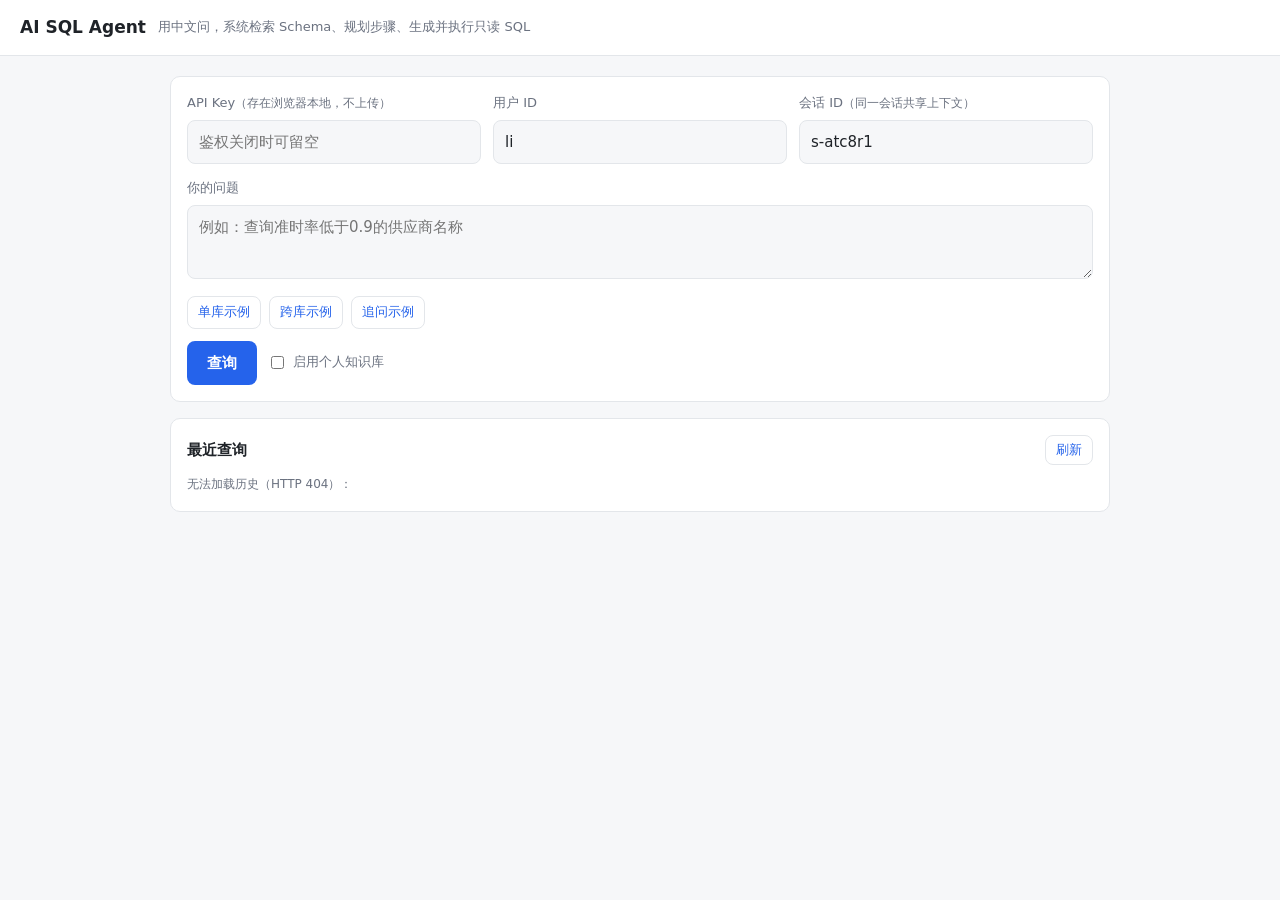
==== ai_sql_api/static/index.html @ 1a59783f "feat(api): FastAPI service, rate limits and quotas, and a web console Three endpoints: POST /query, " ====
<!doctype html>
<html lang="zh-CN">
<head>
<meta charset="utf-8">
<meta name="viewport" content="width=device-width, initial-scale=1">
<title>AI SQL Agent · 自然语言查数</title>
<style>
  :root {
    --bg: #f6f7f9; --panel: #fff; --border: #e3e6ea; --text: #1f2328;
    --muted: #6b7280; --accent: #2563eb; --ok: #15803d; --warn: #b45309;
    --err: #b91c1c; --code-bg: #0f172a; --code-fg: #e2e8f0;
  }
  @media (prefers-color-scheme: dark) {
    :root {
      --bg: #14171a; --panel: #1c2024; --border: #2c3238; --text: #e6e8ea;
      --muted: #9aa4b2; --accent: #60a5fa; --ok: #4ade80; --warn: #fbbf24;
      --err: #f87171; --code-bg: #0b1120; --code-fg: #dbeafe;
    }
  }
  * { box-sizing: border-box; }
  body {
    margin: 0; background: var(--bg); color: var(--text);
    font: 15px/1.6 -apple-system, "PingFang SC", "Microsoft YaHei", system-ui, sans-serif;
  }
  header {
    background: var(--panel); border-bottom: 1px solid var(--border);
    padding: 14px 20px; display: flex; gap: 12px; align-items: center; flex-wrap: wrap;
  }
  header h1 { font-size: 17px; margin: 0; font-weight: 650; }
  header .sub { color: var(--muted); font-size: 13px; }
  main { max-width: 980px; margin: 0 auto; padding: 20px; }
  .card {
    background: var(--panel); border: 1px solid var(--border);
    border-radius: 10px; padding: 16px; margin-bottom: 16px;
  }
  label { display: block; font-size: 13px; color: var(--muted); margin-bottom: 6px; }
  input, textarea, button {
    font: inherit; color: inherit; border-radius: 8px;
    border: 1px solid var(--border); background: var(--bg); padding: 9px 11px;
  }
  input, textarea { width: 100%; }
  textarea { resize: vertical; min-height: 74px; }
  .row { display: flex; gap: 12px; flex-wrap: wrap; }
  .row > div { flex: 1 1 200px; }
  button {
    background: var(--accent); color: #fff; border: none; cursor: pointer;
    padding: 10px 20px; font-weight: 600;
  }
  button:disabled { opacity: .55; cursor: not-allowed; }
  .actions { display: flex; gap: 10px; align-items: center; margin-top: 12px; }
  .hint { color: var(--muted); font-size: 12px; }
  .banner { border-radius: 8px; padding: 10px 12px; margin-bottom: 14px; font-size: 14px; }
  .banner.err { background: rgba(185,28,28,.12); color: var(--err); }
  .banner.warn { background: rgba(180,83,9,.14); color: var(--warn); }
  .meta { display: flex; gap: 14px; flex-wrap: wrap; font-size: 12px; color: var(--muted); }
  .meta code { background: var(--bg); padding: 1px 6px; border-radius: 5px; }
  pre {
    background: var(--code-bg); color: var(--code-fg); padding: 12px;
    border-radius: 8px; overflow-x: auto; font-size: 13px; margin: 8px 0 0;
  }
  .step { border-top: 1px solid var(--border); padding-top: 14px; margin-top: 14px; }
  .step:first-of-type { border-top: none; padding-top: 0; margin-top: 0; }
  .tag {
    display: inline-block; font-size: 12px; padding: 1px 8px; border-radius: 999px;
    border: 1px solid var(--border); color: var(--muted); margin-left: 8px;
  }
  .tag.ok { color: var(--ok); border-color: currentColor; }
  .tag.err { color: var(--err); border-color: currentColor; }
  .tag.warn { color: var(--warn); border-color: currentColor; }
  .scroll { overflow-x: auto; margin-top: 10px; }
  table { border-collapse: collapse; font-size: 13px; min-width: 100%; }
  th, td { border: 1px solid var(--border); padding: 6px 10px; text-align: left; white-space: nowrap; }
  th { background: var(--bg); font-weight: 600; }
  .examples { display: flex; gap: 8px; flex-wrap: wrap; margin-top: 10px; }
  .history-head { display: flex; justify-content: space-between; align-items: center; }
  .history-head h2 { font-size: 15px; margin: 0; font-weight: 600; }
  .history-head button {
    background: transparent; color: var(--accent); border: 1px solid var(--border);
    padding: 4px 10px; font-size: 13px; font-weight: 500;
  }
  .history-item {
    border-top: 1px solid var(--border); padding: 10px 0; cursor: pointer;
    display: flex; gap: 10px; align-items: baseline; justify-content: space-between;
  }
  .history-item:hover { background: var(--bg); }
  .history-item .q { flex: 1; min-width: 0; overflow: hidden; text-overflow: ellipsis; white-space: nowrap; }
  .history-item .when { color: var(--muted); font-size: 12px; white-space: nowrap; }
  .dot { display: inline-block; width: 7px; height: 7px; border-radius: 50%; margin-right: 7px; }
  .dot.ok { background: var(--ok); }
  .dot.err { background: var(--err); }
  .dot.warn { background: var(--warn); }
  .examples button {
    background: transparent; color: var(--accent); border: 1px solid var(--border);
    padding: 5px 10px; font-size: 13px; font-weight: 500;
  }
</style>
</head>
<body>
<header>
  <h1>AI SQL Agent</h1>
  <span class="sub">用中文问，系统检索 Schema、规划步骤、生成并执行只读 SQL</span>
</header>

<main>
  <div class="card">
    <div class="row">
      <div>
        <label for="apiKey">API Key<span class="hint">（存在浏览器本地，不上传）</span></label>
        <input id="apiKey" type="password" placeholder="鉴权关闭时可留空" autocomplete="off">
      </div>
      <div>
        <label for="userId">用户 ID</label>
        <input id="userId" placeholder="li">
      </div>
      <div>
        <label for="sessionId">会话 ID<span class="hint">（同一会话共享上下文）</span></label>
        <input id="sessionId">
      </div>
    </div>

    <div style="margin-top:14px">
      <label for="query">你的问题</label>
      <textarea id="query" placeholder="例如：查询准时率低于0.9的供应商名称"></textarea>
    </div>

    <div class="examples">
      <button type="button" data-example="查询准时率低于0.9的供应商名称">单库示例</button>
      <button type="button" data-example="查询实际成本超过预算的项目的采购总金额">跨库示例</button>
      <button type="button" data-example="解释一下刚才的查询结果">追问示例</button>
    </div>

    <div class="actions">
      <button id="submit">查询</button>
      <label style="display:flex;align-items:center;gap:6px;margin:0;color:var(--muted)">
        <input id="longTerm" type="checkbox" style="width:auto"> 启用个人知识库
      </label>
      <span class="hint" id="status"></span>
    </div>
  </div>

  <div id="result"></div>

  <div class="card">
    <div class="history-head">
      <h2>最近查询</h2>
      <button type="button" id="refreshHistory">刷新</button>
    </div>
    <div id="history"><div class="hint" style="padding-top:10px">加载中…</div></div>
  </div>
</main>

<script>
(function () {
  const $ = (id) => document.getElementById(id);
  const store = {
    get: (k, d) => localStorage.getItem("ai_sql." + k) || d,
    set: (k, v) => localStorage.setItem("ai_sql." + k, v),
  };

  $("apiKey").value = store.get("apiKey", "");
  $("userId").value = store.get("userId", "li");
  $("sessionId").value = store.get("sessionId", "s-" + Math.random().toString(36).slice(2, 8));

  document.querySelectorAll("[data-example]").forEach((button) => {
    button.addEventListener("click", () => {
      $("query").value = button.dataset.example;
      $("query").focus();
    });
  });

  function escapeHtml(value) {
    return String(value == null ? "" : value).replace(/[&<>"']/g, (ch) => ({
      "&": "&amp;", "<": "&lt;", ">": "&gt;", '"': "&quot;", "'": "&#39;",
    }[ch]));
  }

  function renderRows(rows) {
    if (!rows || !rows.length) return '<div class="hint">无数据行</div>';
    const columns = Object.keys(rows[0]);
    const head = columns.map((c) => `<th>${escapeHtml(c)}</th>`).join("");
    const body = rows.slice(0, 100).map(
      (row) => `<tr>${columns.map((c) => `<td>${escapeHtml(row[c])}</td>`).join("")}</tr>`
    ).join("");
    const more = rows.length > 100
      ? `<div class="hint">仅显示前 100 行，共 ${rows.length} 行</div>` : "";
    return `<div class="scroll"><table><thead><tr>${head}</tr></thead><tbody>${body}</tbody></table></div>${more}`;
  }

  function renderStep(step, index) {
    const tag = step.success
      ? '<span class="tag ok">成功</span>'
      : '<span class="tag err">失败</span>';
    const repair = step.repair_attempts && step.repair_attempts.length
      ? `<span class="tag">自动修复 ${step.repair_attempts.length} 次</span>` : "";
    const error = step.error
      ? `<div class="banner err" style="margin-top:10px">${escapeHtml(step.error)}</div>` : "";
    const truncated = step.truncated
      ? '<span class="tag">结果已按行数上限截断</span>' : "";
    // 软异常必须显示出来。SQL 跑通了、有结果，用户看不出任何异常，
    // 会把错的数字当成事实——这类错误只有摆到界面上才算被拦住。
    const findings = step.risk_findings || [];
    const risk = findings.length
      ? `<div class="banner warn" style="margin-top:10px">结果需要核对：<ul style="margin:6px 0 0 18px">`
        + findings.map((f) => `<li>${escapeHtml(f.detail || f.anomaly)}</li>`).join("")
        + `</ul></div>`
      : "";
    const riskTag = findings.length ? '<span class="tag warn">待核对</span>' : "";
    return `
      <div class="step">
        <div><strong>步骤 ${index + 1}</strong>
          <span class="tag">${escapeHtml(step.database)}</span>${tag}${repair}${truncated}${riskTag}
        </div>
        <pre>${escapeHtml(step.final_sql || step.sql)}</pre>
        ${error}
        ${risk}
        ${step.success ? renderRows(step.rows) : ""}
      </div>`;
  }

  function render(data) {
    const banners = [];
    if (data.degraded) {
      banners.push(`<div class="banner warn">模型服务暂时不可用（${escapeHtml(data.degrade_reason)}）。`
        + (data.degrade_reason === "model_unavailable_replayed_sql"
          ? "以下结果由你上次相同问题的 SQL 重新执行得到，数据是最新的。"
          : "本次无法生成新的 SQL，请稍后重试。") + "</div>");
    }

    if (data.has_risk) {
      banners.push('<div class="banner warn">这条结果通过了执行，但自动校验发现了可疑之处，'
        + '请对照下方每一步的提示核对后再使用。</div>');
    }

    const steps = data.step_logs || [];
    const totalRows = steps.reduce((sum, step) => sum + (step.row_count || 0), 0);
    const failed = steps.filter((step) => !step.success).length;

    // 查库链路的 answer 字段是给记忆用的结果序列化文本，页面里没必要整段铺开：
    // 下面已经有 SQL 和结果表格，这里只给一句话摘要，原文收进折叠区备查。
    const summary = steps.length
      ? `已完成查询：${steps.length} 个步骤，共 ${totalRows} 行结果`
        + (failed ? `，其中 ${failed} 步失败` : "")
      : data.answer;

    const rawAnswer = steps.length
      ? `<details style="margin-top:10px"><summary class="hint" style="cursor:pointer">查看原始答复</summary>
           <pre style="white-space:pre-wrap">${escapeHtml(data.answer)}</pre></details>`
      : "";

    const meta = `
      <div class="meta">
        <span>路由：<code>${escapeHtml(data.route)}</code></span>
        <span>置信度：<code>${data.confidence}</code></span>
        <span>命中库：<code>${escapeHtml((data.selected_databases || []).join(", ") || "-")}</code></span>
        <span>trace_id：<code>${escapeHtml(data.trace_id)}</code></span>
      </div>`;

    const stepsHtml = steps.map(renderStep).join("");

    $("result").innerHTML = `
      <div class="card">
        ${banners.join("")}
        <div style="white-space:pre-wrap">${escapeHtml(summary)}</div>
        ${rawAnswer}
        <div style="margin-top:12px">${meta}</div>
        <div class="hint" style="margin-top:6px">路由理由：${escapeHtml(data.reason)}</div>
      </div>
      ${stepsHtml ? `<div class="card">${stepsHtml}</div>` : ""}`;
  }

  function renderError(status, detail) {
    const tips = {
      401: "API Key 缺失或无效，请在上方填写。",
      403: "权限不足：这个 Key 不能以该 user_id 查询，或没有该表的访问权限。",
      429: "触发限流或今日配额已用完，请稍后再试。",
    };
    $("result").innerHTML = `
      <div class="card">
        <div class="banner err">
          <strong>请求失败（HTTP ${status}）</strong><br>
          ${escapeHtml(detail)}${tips[status] ? "<br>" + tips[status] : ""}
        </div>
      </div>`;
  }

  async function submit() {
    const query = $("query").value.trim();
    if (!query) { $("query").focus(); return; }

    store.set("apiKey", $("apiKey").value.trim());
    store.set("userId", $("userId").value.trim());
    store.set("sessionId", $("sessionId").value.trim());

    $("submit").disabled = true;
    $("status").textContent = "查询中…";

    const headers = { "Content-Type": "application/json", ...authHeaders() };

    const started = performance.now();
    try {
      const response = await fetch("/query", {
        method: "POST",
        headers,
        body: JSON.stringify({
          user_id: $("userId").value.trim() || "anonymous",
          session_id: $("sessionId").value.trim() || "s1",
          query,
          enable_long_term: $("longTerm").checked,
        }),
      });

      const payload = await response.json().catch(() => ({}));
      if (!response.ok) {
        renderError(response.status, payload.detail || response.statusText);
      } else {
        render(payload);
      }
      $("status").textContent = `耗时 ${Math.round(performance.now() - started)} ms`;
      loadHistory();
    } catch (error) {
      renderError(0, "无法连接服务：" + error.message);
      $("status").textContent = "";
    } finally {
      $("submit").disabled = false;
    }
  }

  function authHeaders() {
    const key = $("apiKey").value.trim();
    return key ? { "X-API-Key": key } : {};
  }

  function formatTime(iso) {
    const date = new Date(iso);
    if (Number.isNaN(date.getTime())) return iso;
    const sameDay = date.toDateString() === new Date().toDateString();
    return sameDay
      ? date.toLocaleTimeString("zh-CN", { hour12: false })
      : date.toLocaleString("zh-CN", { hour12: false });
  }

  function renderHistory(items) {
    if (!items.length) {
      $("history").innerHTML = '<div class="hint" style="padding-top:10px">还没有查询记录</div>';
      return;
    }
    $("history").innerHTML = items.map((item) => {
      const state = item.degraded ? "warn" : item.success ? "ok" : "err";
      const note = item.degraded ? "降级" : item.success ? "" : "失败";
      const steps = item.sqls.length ? `${item.sqls.length} 步` : "";
      const detail = [note, steps, item.databases.join("/"), `${Math.round(item.duration_ms)}ms`]
        .filter(Boolean).join(" · ");
      return `
        <div class="history-item" data-query="${escapeHtml(item.query)}" title="trace_id: ${escapeHtml(item.trace_id)}">
          <span class="q"><span class="dot ${state}"></span>${escapeHtml(item.query)}</span>
          <span class="when">${escapeHtml(detail)}　${escapeHtml(formatTime(item.created_at))}</span>
        </div>`;
    }).join("");

    // 点一条就把问题填回输入框，方便改一下再问
    $("history").querySelectorAll(".history-item").forEach((node) => {
      node.addEventListener("click", () => {
        $("query").value = node.dataset.query;
        window.scrollTo({ top: 0, behavior: "smooth" });
        $("query").focus();
      });
    });
  }

  async function loadHistory() {
    const userId = $("userId").value.trim() || "anonymous";
    try {
      const response = await fetch(
        `/history?limit=15&user_id=${encodeURIComponent(userId)}`,
        { headers: authHeaders() }
      );
      if (!response.ok) {
        const payload = await response.json().catch(() => ({}));
        $("history").innerHTML =
          `<div class="hint" style="padding-top:10px">无法加载历史（HTTP ${response.status}）：`
          + `${escapeHtml(payload.detail || "")}</div>`;
        return;
      }
      renderHistory((await response.json()).items || []);
    } catch (error) {
      $("history").innerHTML =
        `<div class="hint" style="padding-top:10px">无法加载历史：${escapeHtml(error.message)}</div>`;
    }
  }

  $("refreshHistory").addEventListener("click", loadHistory);
  $("submit").addEventListener("click", submit);
  $("query").addEventListener("keydown", (event) => {
    if ((event.metaKey || event.ctrlKey) && event.key === "Enter") submit();
  });

  loadHistory();
})();
</script>
</body>
</html>
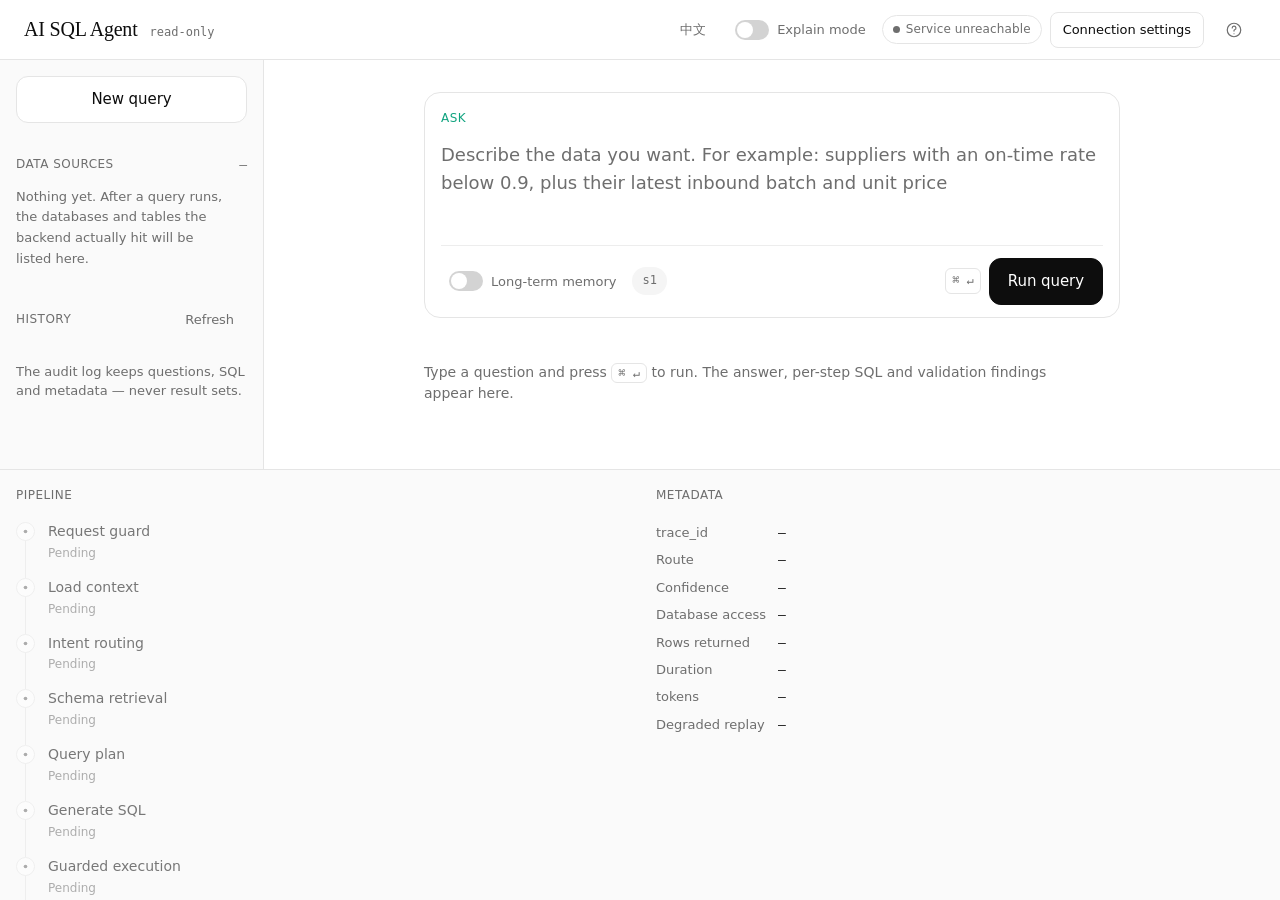
==== commit 95695db4: "feat(ui): rebuild the query console Replace the single-column debug page with a three-pane workbench" ====
--- a/ai_sql_api/static/index.html
+++ b/ai_sql_api/static/index.html
@@ -1,401 +1,1589 @@
 <!doctype html>
-<html lang="zh-CN">
-<head>
+<html lang="en"><head>
 <meta charset="utf-8">
 <meta name="viewport" content="width=device-width, initial-scale=1">
-<title>AI SQL Agent · 自然语言查数</title>
+<title data-i18n="title">AI SQL Agent · Console</title>
 <style>
-  :root {
-    --bg: #f6f7f9; --panel: #fff; --border: #e3e6ea; --text: #1f2328;
-    --muted: #6b7280; --accent: #2563eb; --ok: #15803d; --warn: #b45309;
-    --err: #b91c1c; --code-bg: #0f172a; --code-fg: #e2e8f0;
+/* ─── tokens — OpenAI design system (tokens.css, 原样绑定) ──────────── */
+:root {
+  /* ─── Surface ──────────────────────────────────────────────────── */
+  --bg:           #ffffff;
+  --surface:      #f5f5f5;             /* pearl — card surface, elevated panel */
+  --surface-warm: #fafafa;             /* mist — section break, footer */
+
+  /* ─── Foreground ───────────────────────────────────────────────── */
+  --fg:   #0d0d0d;                     /* ink black — primary text, brand mark */
+  --fg-2: #1a1a1a;                     /* soft black — alternative headings */
+  --muted: #6e6e6e;                    /* slate — secondary text, captions */
+  --meta:  #9b9b9b;                    /* ash — tertiary, placeholder */
+
+  /* ─── Border ───────────────────────────────────────────────────── */
+  --border:      #e5e5e5;             /* hairline — standard separator */
+  --border-soft: #ededed;             /* card outline on white surface */
+
+  /* ─── Accent ───────────────────────────────────────────────────── */
+  --accent:        #10a37f;           /* OpenAI Teal — links, highlight, CTA */
+  --accent-on:     #ffffff;
+  --accent-hover:  #0a7a5e;           /* teal deep — hover/pressed */
+  --accent-active: color-mix(in oklab, var(--accent), black 14%);
+
+  /* ─── Semantic ─────────────────────────────────────────────────── */
+  --success: #10a37f;                 /* teal — success path */
+  --warn:    #f5a623;                 /* amber — advisory */
+  --danger:  #ef4146;                 /* error — validation, destructive */
+
+  /* ─── Typography ───────────────────────────────────────────────── */
+  --font-display: "Signifier", "Source Serif Pro", Georgia, ui-serif, serif;
+  --font-body:    "Söhne", "Inter", system-ui, -apple-system, "Segoe UI", sans-serif;
+  --font-mono:    "Söhne Mono", ui-monospace, "JetBrains Mono", Menlo, Consolas, monospace;
+
+  --text-xs:   12px;
+  --text-sm:   13px;
+  --text-base: 16px;
+  --text-lg:   18px;
+  --text-xl:   20px;
+  --text-2xl:  28px;
+  --text-3xl:  40px;
+  --text-4xl:  56px;
+
+  --leading-body:     1.65;
+  --leading-tight:    1.08;
+  --tracking-display: -0.02em;
+
+  /* ─── Spacing ──────────────────────────────────────────────────── */
+  --space-1:  4px;
+  --space-2:  8px;
+  --space-3:  12px;
+  --space-4:  16px;
+  --space-5:  20px;
+  --space-6:  24px;
+  --space-8:  32px;
+  --space-12: 48px;
+  --space-16: 64px;
+
+  --section-y-desktop: 96px;
+  --section-y-tablet:  64px;
+  --section-y-phone:   48px;
+
+  /* ─── Radius ───────────────────────────────────────────────────── */
+  --radius-sm:   12px;
+  --radius-md:   16px;
+  --radius-lg:   16px;
+  --radius-pill: 9999px;
+
+  /* ─── Elevation ────────────────────────────────────────────────── */
+  --elev-flat:   none;
+  --elev-ring:   0 0 0 1px var(--border);
+  --elev-raised: 0 4px 16px rgba(13, 13, 13, 0.06);
+
+  /* ─── Focus ────────────────────────────────────────────────────── */
+  --focus-ring: 0 0 0 3px rgba(16, 163, 127, 0.12);
+
+  /* ─── Motion ───────────────────────────────────────────────────── */
+  --motion-fast:   150ms;
+  --motion-base:   220ms;
+  --ease-standard: cubic-bezier(0.16, 1, 0.3, 1);
+
+  /* ─── Layout ───────────────────────────────────────────────────── */
+  --container-max:            1200px;
+  --container-gutter-desktop: 48px;
+  --container-gutter-tablet:  24px;
+  --container-gutter-phone:   24px;
+
+  /* derived — console shell */
+  --accent-soft: color-mix(in oklch, var(--accent) 10%, transparent);
+  --warn-soft:   color-mix(in oklch, var(--warn) 14%, transparent);
+  --danger-soft: color-mix(in oklch, var(--danger) 12%, transparent);
+  --fg-soft:     color-mix(in oklch, var(--fg) 4%, transparent);
+  --topbar-h:    60px;
+  --rail-left:   304px;
+  --rail-right:  344px;
+}
+
+/* ─── reset & base ─────────────────────────────────────────────────── */
+*, *::before, *::after { box-sizing: border-box; }
+html { -webkit-text-size-adjust: 100%; }
+body {
+  margin: 0;
+  background: var(--bg);
+  color: var(--fg);
+  font-family: var(--font-body);
+  font-size: var(--text-base);
+  line-height: var(--leading-body);
+  -webkit-font-smoothing: antialiased;
+}
+img, svg { display: block; max-width: 100%; }
+a { color: inherit; text-decoration: none; }
+button { font: inherit; cursor: pointer; }
+p { margin: 0; text-wrap: pretty; }
+h1, h2, h3, h4 { margin: 0; text-wrap: balance; }
+:focus-visible {
+  outline: 2px solid var(--accent);
+  outline-offset: 2px;
+  box-shadow: var(--focus-ring);
+}
+::selection { background: var(--accent-soft); }
+
+/* ─── type helpers ─────────────────────────────────────────────────── */
+.h2 { font-size: var(--text-2xl); font-weight: 600; line-height: 1.2; letter-spacing: -0.005em; }
+.h3 { font-size: var(--text-xl); font-weight: 600; line-height: 1.3; }
+.eyebrow { font-family: var(--font-body); font-size: var(--text-xs); font-weight: 500; letter-spacing: 0.04em; text-transform: uppercase; color: var(--accent); }
+.rail-title { font-size: var(--text-xs); font-weight: 500; letter-spacing: 0.04em; text-transform: uppercase; color: var(--muted); }
+.caption { font-size: var(--text-sm); font-weight: 500; line-height: 1.4; color: var(--muted); }
+.body-sm { font-size: 14px; line-height: 1.55; }
+.muted { color: var(--muted); }
+.num { font-family: var(--font-mono); font-variant-numeric: tabular-nums; }
+.mono { font-family: var(--font-mono); }
+
+/* ─── shell ────────────────────────────────────────────────────────── */
+.note {
+  margin-top: var(--space-4);
+  padding: var(--space-4);
+  background: var(--surface-warm);
+  border: 1px solid var(--border-soft);
+  border-radius: var(--radius-sm);
+}
+.note-tag {
+  display: block; margin-bottom: var(--space-2);
+  font-family: var(--font-mono); font-size: var(--text-xs);
+  letter-spacing: 0.06em; color: var(--muted);
+}
+.note-text { font-size: 14px; line-height: 1.7; color: var(--fg-2); }
+.note-src {
+  margin-top: var(--space-3); font-family: var(--font-mono);
+  font-size: var(--text-xs); line-height: 1.5; color: var(--muted);
+  overflow-wrap: anywhere; word-break: normal;
+}
+.note-sm { margin-top: var(--space-2); padding: var(--space-3); }
+.note-sm .note-text { font-size: 13px; line-height: 1.6; }
+.note-sm .note-tag { margin-bottom: 6px; }
+.skip-link {
+  position: absolute; left: var(--space-6); top: -100px; z-index: 30;
+  display: inline-flex; align-items: center; min-height: 44px; padding: 10px 18px;
+  background: var(--fg); color: var(--bg);
+  border-radius: var(--radius-sm); font-size: 15px; font-weight: 500;
+  transition: top var(--motion-fast) var(--ease-standard);
+}
+.skip-link:focus-visible { top: var(--space-2); }
+.topbar {
+  position: sticky; top: 0; z-index: 20;
+  height: var(--topbar-h);
+  display: flex; align-items: center; justify-content: space-between;
+  gap: var(--space-4);
+  padding: 0 var(--space-6);
+  background: color-mix(in oklch, var(--bg) 88%, transparent);
+  backdrop-filter: blur(12px);
+  border-bottom: 1px solid var(--border);
+}
+.brand { display: flex; align-items: baseline; gap: var(--space-3); min-width: 0; }
+.brand .mark { font-family: var(--font-display); font-size: var(--text-xl); letter-spacing: -0.01em; color: var(--fg); }
+.brand .env { font-family: var(--font-mono); font-size: var(--text-xs); color: var(--muted); }
+.topbar-actions { display: flex; align-items: center; gap: var(--space-2); }
+
+.console {
+  display: grid;
+  grid-template-columns: var(--rail-left) minmax(0, 1fr) var(--rail-right);
+  height: calc(100vh - var(--topbar-h));
+}
+.rail { overflow-y: auto; padding: var(--space-6); display: flex; flex-direction: column; gap: var(--space-8); }
+.rail-l { border-right: 1px solid var(--border); background: var(--surface-warm); }
+.rail-r { border-left: 1px solid var(--border); background: var(--surface-warm); }
+.workbench { overflow-y: auto; display: flex; flex-direction: column; }
+.workbench-inner { width: 100%; max-width: 760px; margin-inline: auto; padding: var(--space-8) var(--space-8) var(--space-16); display: flex; flex-direction: column; gap: var(--space-6); }
+.stack-3 > * + * { margin-top: var(--space-3); }
+.stack-4 > * + * { margin-top: var(--space-4); }
+.stack-6 > * + * { margin-top: var(--space-6); }
+.row-between { display: flex; align-items: center; justify-content: space-between; gap: var(--space-3); }
+
+/* ─── buttons ──────────────────────────────────────────────────────── */
+.btn {
+  display: inline-flex; align-items: center; justify-content: center; gap: var(--space-2);
+  min-height: 44px;
+  padding: 10px 18px;
+  border-radius: var(--radius-sm);
+  border: 1px solid transparent;
+  font-size: 15px; font-weight: 500; letter-spacing: -0.005em;
+  transition: background var(--motion-fast) var(--ease-standard), border-color var(--motion-fast) var(--ease-standard), color var(--motion-fast) var(--ease-standard);
+}
+.btn-primary { background: var(--fg); color: var(--bg); border-color: var(--fg); }
+.btn-primary:hover { background: var(--fg-2); color: var(--bg); border-color: var(--fg-2); }
+.btn-primary:disabled { background: var(--surface); color: var(--meta); border-color: var(--border); cursor: not-allowed; }
+.btn-secondary { background: var(--bg); color: var(--fg); border-color: var(--border); }
+.btn-secondary:hover { background: var(--surface-warm); color: var(--fg); border-color: color-mix(in oklch, var(--border), var(--fg) 18%); }
+.btn-ghost { background: transparent; color: var(--muted); border-color: transparent; padding-inline: var(--space-3); }
+.btn-ghost:hover { background: var(--surface); color: var(--fg); }
+.btn-sm { min-height: 36px; padding: 6px 12px; font-size: var(--text-sm); border-radius: var(--space-2); }
+.icon-btn {
+  display: inline-grid; place-items: center;
+  width: 44px; height: 44px;
+  border-radius: var(--radius-sm);
+  border: 1px solid transparent;
+  background: transparent; color: var(--muted);
+  transition: background var(--motion-fast) var(--ease-standard), color var(--motion-fast) var(--ease-standard);
+}
+.icon-btn:hover { background: var(--surface); color: var(--fg); }
+.icon-btn svg { width: 18px; height: 18px; }
+
+/* ─── chips / pills ────────────────────────────────────────────────── */
+.chip {
+  display: inline-flex; align-items: center; gap: 6px;
+  padding: 4px 10px;
+  background: var(--surface); color: var(--muted);
+  border-radius: var(--radius-pill);
+  font-size: var(--text-xs); font-weight: 500; letter-spacing: 0.01em;
+  white-space: nowrap;
+}
+.chip-db { font-family: var(--font-mono); }
+.chip-hit { background: var(--surface); color: var(--fg); box-shadow: inset 0 0 0 1px color-mix(in oklch, var(--fg) 20%, transparent); }
+.chip-warn { background: var(--warn-soft); color: color-mix(in oklch, var(--warn), black 34%); }
+.chip-danger { background: var(--danger-soft); color: color-mix(in oklch, var(--danger), black 22%); }
+.dot { width: 7px; height: 7px; border-radius: var(--radius-pill); background: currentColor; flex: none; }
+.status-chip { border: 1px solid var(--border); background: var(--bg); }
+.status-chip.is-live { border-color: color-mix(in oklch, var(--accent) 34%, var(--border)); background: var(--accent-soft); color: var(--accent-hover); }
+.status-chip.is-demo { color: var(--muted); }
+
+.ask-chip {
+  display: inline-flex; align-items: center;
+  min-height: 40px; padding: 6px 14px;
+  border-radius: var(--radius-pill);
+  border: 1px solid var(--border);
+  background: var(--bg); color: var(--muted);
+  font-size: var(--text-sm); text-align: left;
+  transition: background var(--motion-fast) var(--ease-standard), color var(--motion-fast) var(--ease-standard), border-color var(--motion-fast) var(--ease-standard);
+}
+.ask-chip:hover { background: var(--surface-warm); color: var(--fg); border-color: color-mix(in oklch, var(--border), var(--fg) 18%); }
+
+/* ─── cards ────────────────────────────────────────────────────────── */
+.card {
+  background: var(--bg);
+  border: 1px solid var(--border-soft);
+  border-radius: var(--radius-md);
+  padding: var(--space-6);
+}
+.card-tight { padding: var(--space-4); }
+.card-flag { border-color: color-mix(in oklch, var(--warn) 40%, var(--border)); background: color-mix(in oklch, var(--warn) 5%, var(--bg)); }
+.flag-in { animation: flagIn 520ms var(--ease-standard) both; }
+@keyframes flagIn {
+  from { border-color: var(--warn); background: color-mix(in oklch, var(--warn) 16%, var(--bg)); }
+  to   { border-color: color-mix(in oklch, var(--warn) 40%, var(--border)); background: color-mix(in oklch, var(--warn) 5%, var(--bg)); }
+}
+
+/* ─── composer ─────────────────────────────────────────────────────── */
+.composer { background: var(--bg); border: 1px solid var(--border); border-radius: var(--radius-md); padding: var(--space-4) var(--space-4) var(--space-3); transition: border-color var(--motion-fast) var(--ease-standard); }
+.composer:focus-within { border-color: var(--accent); box-shadow: var(--focus-ring); }
+.composer textarea {
+  width: 100%; border: 0; resize: none; outline: none;
+  background: transparent; color: var(--fg);
+  font: inherit; font-size: var(--text-lg); line-height: 1.55;
+  min-height: 76px; padding: 0;
+}
+.composer textarea::placeholder { color: var(--muted); }
+.composer-foot { display: flex; align-items: center; justify-content: space-between; gap: var(--space-3); margin-top: var(--space-3); padding-top: var(--space-3); border-top: 1px solid var(--border-soft); }
+.composer-foot-left { display: flex; align-items: center; gap: var(--space-2); flex-wrap: wrap; }
+.kbd { font-family: var(--font-mono); font-size: var(--text-xs); color: var(--muted); border: 1px solid var(--border); border-radius: 6px; padding: 2px 6px; background: var(--bg); }
+.ask-chips { display: flex; flex-wrap: wrap; gap: var(--space-2); }
+
+/* toggle */
+.toggle { display: inline-flex; align-items: center; gap: var(--space-2); min-height: 36px; padding: 0 var(--space-2); border-radius: var(--radius-pill); color: var(--muted); font-size: var(--text-sm); background: transparent; border: 0; }
+.toggle:hover { color: var(--fg); }
+.toggle .track { width: 34px; height: 20px; border-radius: var(--radius-pill); background: color-mix(in oklch, var(--fg) 18%, transparent); position: relative; transition: background var(--motion-fast) var(--ease-standard); flex: none; }
+.toggle .track::after { content: ''; position: absolute; top: 2px; left: 2px; width: 16px; height: 16px; border-radius: var(--radius-pill); background: var(--bg); transition: transform var(--motion-fast) var(--ease-standard); }
+.toggle[aria-pressed="true"] { color: var(--fg); }
+.toggle[aria-pressed="true"] .track { background: var(--fg); }
+.toggle[aria-pressed="true"] .track::after { transform: translateX(14px); }
+
+/* ─── rail lists ───────────────────────────────────────────────────── */
+.rail-list { display: flex; flex-direction: column; gap: var(--space-1); }
+.src {
+  display: block; width: 100%; text-align: left;
+  padding: 10px 12px; border-radius: var(--space-2);
+  border: 1px solid transparent; background: transparent;
+  transition: background var(--motion-fast) var(--ease-standard), border-color var(--motion-fast) var(--ease-standard);
+}
+.src:hover { background: var(--bg); border-color: var(--border-soft); }
+.src.is-hit { background: var(--bg); border-color: color-mix(in oklch, var(--fg) 30%, var(--border)); }
+.src-head { display: flex; align-items: center; justify-content: space-between; gap: var(--space-2); }
+.src-name { font-family: var(--font-mono); font-size: 13px; font-weight: 500; color: var(--fg); }
+.src-tables { font-size: var(--text-xs); color: var(--muted); margin-top: 3px; line-height: 1.45; word-break: break-word; }
+
+.hist {
+  display: block; width: 100%; text-align: left;
+  padding: 12px 10px; border-radius: var(--space-2);
+  border: 1px solid transparent; background: transparent;
+  transition: background var(--motion-fast) var(--ease-standard), border-color var(--motion-fast) var(--ease-standard);
+}
+.hist:hover { background: var(--bg); border-color: var(--border-soft); }
+.hist[aria-current="true"] { background: var(--bg); border-color: color-mix(in oklch, var(--fg) 22%, var(--border)); }
+.hist-q { font-size: 13px; line-height: 1.5; color: var(--fg); display: -webkit-box; -webkit-line-clamp: 2; -webkit-box-orient: vertical; overflow: hidden; }
+.hist-meta { display: flex; align-items: center; gap: 6px; flex-wrap: wrap; margin-top: 6px; }
+.hist-time { font-family: var(--font-mono); font-size: var(--text-xs); color: var(--muted); }
+
+/* ─── pipeline (right rail) ────────────────────────────────────────── */
+.pipe { display: flex; flex-direction: column; }
+.pipe-step { display: grid; grid-template-columns: 20px minmax(0, 1fr); gap: var(--space-3); padding-bottom: var(--space-4); position: relative; }
+.pipe-step:last-child { padding-bottom: 0; }
+.pipe-step::before { content: ''; position: absolute; left: 9px; top: 18px; bottom: 0; width: 1px; background: var(--border); }
+.pipe-step:last-child::before { display: none; }
+.pipe-node { width: 19px; height: 19px; border-radius: var(--radius-pill); border: 1px solid var(--border); background: var(--bg); display: grid; place-items: center; position: relative; z-index: 1; }
+.pipe-node svg { width: 11px; height: 11px; color: var(--muted); }
+.pipe-step.is-done .pipe-node { border-color: color-mix(in oklch, var(--fg) 30%, var(--border)); }
+.pipe-step.is-done .pipe-node svg { color: var(--fg); }
+.pipe-step.is-flag .pipe-node { border-color: var(--warn); background: color-mix(in oklch, var(--warn) 14%, var(--bg)); }
+.pipe-step.is-flag .pipe-node svg { color: color-mix(in oklch, var(--warn), black 34%); }
+.pipe-step.is-skip { opacity: 0.55; }
+.pipe-step.is-active .pipe-node { border-color: var(--fg); background: var(--fg); }
+.pipe-step.is-active .pipe-label { font-weight: 600; }
+.pipe-node .pulse { width: 7px; height: 7px; border-radius: var(--radius-pill); background: var(--bg); animation: pulse 900ms var(--ease-standard) infinite; }
+@keyframes pulse { 0%, 100% { opacity: 1; } 50% { opacity: 0.3; } }
+.pipe-label { display: block; font-size: 14px; font-weight: 500; line-height: 1.35; }
+.pipe-detail { display: block; font-size: var(--text-xs); color: var(--muted); line-height: 1.5; margin-top: 3px; word-break: break-word; }
+
+.kv { display: grid; grid-template-columns: minmax(88px, auto) minmax(0, 1fr); gap: 6px var(--space-3); font-size: var(--text-sm); }
+.kv dt { color: var(--muted); }
+.kv dd { margin: 0; font-family: var(--font-mono); color: var(--fg); word-break: break-all; }
+
+/* ─── steps / sql ──────────────────────────────────────────────────── */
+.step-head { display: flex; align-items: center; justify-content: space-between; gap: var(--space-3); flex-wrap: wrap; }
+.step-title { display: flex; align-items: center; gap: var(--space-2); font-size: 14px; font-weight: 500; }
+.step-idx { font-family: var(--font-mono); font-size: var(--text-xs); color: var(--muted); border: 1px solid var(--border); border-radius: 6px; padding: 1px 6px; }
+.sql {
+  margin: var(--space-3) 0 0;
+  padding: var(--space-4);
+  background: var(--surface);
+  border-radius: var(--radius-sm);
+  font-family: var(--font-mono); font-size: 13px; line-height: 1.6;
+  color: var(--fg-2);
+  white-space: pre-wrap; word-break: break-word;
+  overflow-x: auto;
+}
+.sql .kw { color: var(--muted); }
+.tabs { display: flex; gap: var(--space-1); margin-top: var(--space-4); border-bottom: 1px solid var(--border); }
+.tab {
+  min-height: 36px; padding: 0 12px 8px; background: transparent; border: 0;
+  border-bottom: 2px solid transparent; margin-bottom: -1px;
+  font-size: var(--text-sm); font-weight: 500; color: var(--muted);
+  transition: color var(--motion-fast) var(--ease-standard), border-color var(--motion-fast) var(--ease-standard);
+}
+.tab:hover { color: var(--fg); }
+.tab[aria-selected="true"] { color: var(--fg); border-bottom-color: var(--fg); }
+
+/* ─── table ────────────────────────────────────────────────────────── */
+.table-wrap { overflow-x: auto; margin-top: var(--space-4); border: 1px solid var(--border-soft); border-radius: var(--radius-sm); }
+.table-wrap:focus-visible { outline: 2px solid var(--accent); outline-offset: 2px; box-shadow: var(--focus-ring); }
+.ds-table { width: 100%; border-collapse: collapse; font-size: 14px; }
+.ds-table th, .ds-table td { padding: 10px 14px; text-align: left; border-bottom: 1px solid var(--border-soft); white-space: nowrap; }
+.ds-table thead th { background: var(--surface-warm); color: var(--muted); font-weight: 500; font-family: var(--font-mono); font-size: var(--text-xs); letter-spacing: 0.03em; }
+.ds-table tbody tr:last-child td { border-bottom: 0; }
+.ds-table tbody tr:hover td { background: var(--fg-soft); }
+.ds-table .num-col { font-family: var(--font-mono); font-variant-numeric: tabular-nums; text-align: right; }
+
+/* ─── flags ────────────────────────────────────────────────────────── */
+.flag { display: grid; grid-template-columns: 18px minmax(0, 1fr); gap: var(--space-3); align-items: start; }
+.flag + .flag { margin-top: var(--space-4); padding-top: var(--space-4); border-top: 1px solid color-mix(in oklch, var(--warn) 26%, transparent); }
+.flag svg { width: 16px; height: 16px; margin-top: 3px; color: color-mix(in oklch, var(--warn), black 30%); }
+.flag-kind { display: block; font-family: var(--font-mono); font-size: var(--text-xs); color: color-mix(in oklch, var(--warn), black 40%); }
+.flag-text { display: block; font-size: 14px; line-height: 1.55; margin-top: 2px; }
+.btn-jump {
+  display: inline-flex; align-items: center; min-height: 36px;
+  margin-top: var(--space-1); padding: 0; background: transparent; border: 0;
+  font-size: var(--text-sm); font-weight: 500;
+  color: color-mix(in oklch, var(--warn), black 42%);
+  text-decoration: underline; text-underline-offset: 3px;
+  transition: color var(--motion-fast) var(--ease-standard);
+}
+.btn-jump:hover { color: var(--fg); }
+.flash { animation: flash 900ms var(--ease-standard); }
+@keyframes flash { from { background: var(--fg-soft); } to { background: var(--bg); } }
+
+/* ─── empty state ──────────────────────────────────────────────────── */
+.empty { padding: var(--space-2) 0 0; }
+
+/* ─── dialog ───────────────────────────────────────────────────────── */
+dialog { border: 0; padding: 0; background: transparent; }
+dialog::backdrop { background: color-mix(in oklch, var(--fg) 34%, transparent); backdrop-filter: blur(2px); }
+.sheet { width: min(520px, calc(100vw - 32px)); background: var(--bg); border: 1px solid var(--border-soft); border-radius: var(--radius-md); box-shadow: var(--elev-raised); padding: var(--space-6); }
+.field { display: flex; flex-direction: column; gap: 6px; }
+.field label { font-size: var(--text-sm); color: var(--muted); }
+.input {
+  width: 100%; min-height: 44px; padding: 11px 14px;
+  border: 1px solid var(--border); border-radius: var(--radius-sm);
+  background: var(--bg); color: var(--fg); font: inherit; font-size: 15px;
+}
+.input::placeholder { color: var(--muted); }
+.input:focus { outline: none; border-color: var(--accent); box-shadow: var(--focus-ring); }
+.grid-2 { display: grid; grid-template-columns: 1fr 1fr; gap: var(--space-4); }
+
+/* ─── spinner ──────────────────────────────────────────────────────── */
+.spin { width: 15px; height: 15px; border: 2px solid color-mix(in oklch, var(--bg) 40%, transparent); border-top-color: var(--bg); border-radius: var(--radius-pill); animation: spin 700ms linear infinite; }
+.btn-primary:disabled .spin { border-color: color-mix(in oklch, var(--fg) 16%, transparent); border-top-color: var(--muted); }
+@keyframes spin { to { transform: rotate(360deg); } }
+.fade-in { animation: fade var(--motion-base) var(--ease-standard) both; }
+@keyframes fade { from { opacity: 0; transform: translateY(6px); } to { opacity: 1; transform: none; } }
+@media (prefers-reduced-motion: reduce) {
+  *, *::before, *::after {
+    animation-duration: 1ms !important;
+    animation-iteration-count: 1 !important;
+    transition-duration: 1ms !important;
   }
-  @media (prefers-color-scheme: dark) {
-    :root {
-      --bg: #14171a; --panel: #1c2024; --border: #2c3238; --text: #e6e8ea;
-      --muted: #9aa4b2; --accent: #60a5fa; --ok: #4ade80; --warn: #fbbf24;
-      --err: #f87171; --code-bg: #0b1120; --code-fg: #dbeafe;
-    }
+}
+
+/* ─── responsive ───────────────────────────────────────────────────── */
+@media (max-width: 1280px) {
+  :root { --rail-left: 264px; }
+  .rail { padding: var(--space-4); }
+  .console { grid-template-columns: var(--rail-left) minmax(0, 1fr); }
+  .rail-r {
+    grid-column: 1 / -1; border-left: 0; border-top: 1px solid var(--border);
+    display: grid; grid-template-columns: 1fr 1fr; gap: var(--space-8); align-items: start;
   }
-  * { box-sizing: border-box; }
-  body {
-    margin: 0; background: var(--bg); color: var(--text);
-    font: 15px/1.6 -apple-system, "PingFang SC", "Microsoft YaHei", system-ui, sans-serif;
-  }
-  header {
-    background: var(--panel); border-bottom: 1px solid var(--border);
-    padding: 14px 20px; display: flex; gap: 12px; align-items: center; flex-wrap: wrap;
-  }
-  header h1 { font-size: 17px; margin: 0; font-weight: 650; }
-  header .sub { color: var(--muted); font-size: 13px; }
-  main { max-width: 980px; margin: 0 auto; padding: 20px; }
-  .card {
-    background: var(--panel); border: 1px solid var(--border);
-    border-radius: 10px; padding: 16px; margin-bottom: 16px;
-  }
-  label { display: block; font-size: 13px; color: var(--muted); margin-bottom: 6px; }
-  input, textarea, button {
-    font: inherit; color: inherit; border-radius: 8px;
-    border: 1px solid var(--border); background: var(--bg); padding: 9px 11px;
-  }
-  input, textarea { width: 100%; }
-  textarea { resize: vertical; min-height: 74px; }
-  .row { display: flex; gap: 12px; flex-wrap: wrap; }
-  .row > div { flex: 1 1 200px; }
-  button {
-    background: var(--accent); color: #fff; border: none; cursor: pointer;
-    padding: 10px 20px; font-weight: 600;
-  }
-  button:disabled { opacity: .55; cursor: not-allowed; }
-  .actions { display: flex; gap: 10px; align-items: center; margin-top: 12px; }
-  .hint { color: var(--muted); font-size: 12px; }
-  .banner { border-radius: 8px; padding: 10px 12px; margin-bottom: 14px; font-size: 14px; }
-  .banner.err { background: rgba(185,28,28,.12); color: var(--err); }
-  .banner.warn { background: rgba(180,83,9,.14); color: var(--warn); }
-  .meta { display: flex; gap: 14px; flex-wrap: wrap; font-size: 12px; color: var(--muted); }
-  .meta code { background: var(--bg); padding: 1px 6px; border-radius: 5px; }
-  pre {
-    background: var(--code-bg); color: var(--code-fg); padding: 12px;
-    border-radius: 8px; overflow-x: auto; font-size: 13px; margin: 8px 0 0;
-  }
-  .step { border-top: 1px solid var(--border); padding-top: 14px; margin-top: 14px; }
-  .step:first-of-type { border-top: none; padding-top: 0; margin-top: 0; }
-  .tag {
-    display: inline-block; font-size: 12px; padding: 1px 8px; border-radius: 999px;
-    border: 1px solid var(--border); color: var(--muted); margin-left: 8px;
-  }
-  .tag.ok { color: var(--ok); border-color: currentColor; }
-  .tag.err { color: var(--err); border-color: currentColor; }
-  .tag.warn { color: var(--warn); border-color: currentColor; }
-  .scroll { overflow-x: auto; margin-top: 10px; }
-  table { border-collapse: collapse; font-size: 13px; min-width: 100%; }
-  th, td { border: 1px solid var(--border); padding: 6px 10px; text-align: left; white-space: nowrap; }
-  th { background: var(--bg); font-weight: 600; }
-  .examples { display: flex; gap: 8px; flex-wrap: wrap; margin-top: 10px; }
-  .history-head { display: flex; justify-content: space-between; align-items: center; }
-  .history-head h2 { font-size: 15px; margin: 0; font-weight: 600; }
-  .history-head button {
-    background: transparent; color: var(--accent); border: 1px solid var(--border);
-    padding: 4px 10px; font-size: 13px; font-weight: 500;
-  }
-  .history-item {
-    border-top: 1px solid var(--border); padding: 10px 0; cursor: pointer;
-    display: flex; gap: 10px; align-items: baseline; justify-content: space-between;
-  }
-  .history-item:hover { background: var(--bg); }
-  .history-item .q { flex: 1; min-width: 0; overflow: hidden; text-overflow: ellipsis; white-space: nowrap; }
-  .history-item .when { color: var(--muted); font-size: 12px; white-space: nowrap; }
-  .dot { display: inline-block; width: 7px; height: 7px; border-radius: 50%; margin-right: 7px; }
-  .dot.ok { background: var(--ok); }
-  .dot.err { background: var(--err); }
-  .dot.warn { background: var(--warn); }
-  .examples button {
-    background: transparent; color: var(--accent); border: 1px solid var(--border);
-    padding: 5px 10px; font-size: 13px; font-weight: 500;
-  }
+}
+@media (max-width: 920px) {
+  .console { grid-template-columns: minmax(0, 1fr); height: auto; }
+  .rail, .workbench { overflow: visible; height: auto; }
+  .workbench { order: 1; }
+  .rail-r { order: 2; grid-column: auto; border-left: 0; border-top: 1px solid var(--border); display: flex; }
+  .rail-l { order: 3; border-right: 0; border-bottom: 0; border-top: 1px solid var(--border); }
+  .workbench-inner { padding: var(--space-6) var(--container-gutter-phone) var(--space-12); }
+  .topbar { padding-inline: var(--container-gutter-phone); }
+  .brand .env { display: none; }
+  .grid-2 { grid-template-columns: 1fr; }
+}
 </style>
 </head>
 <body>
-<header>
-  <h1>AI SQL Agent</h1>
-  <span class="sub">用中文问，系统检索 Schema、规划步骤、生成并执行只读 SQL</span>
+
+<a class="skip-link" href="#q" id="skipToAsk" data-od-id="skip-to-composer" data-i18n="skip">Skip to question box</a>
+
+<header class="topbar" data-od-id="topbar">
+  <div class="brand">
+    <span class="mark">AI SQL Agent</span>
+    <span class="env" id="envLabel" data-i18n="env.readonly">read-only</span>
+  </div>
+  <div class="topbar-actions">
+    <button class="btn btn-ghost btn-sm" id="btnLang" type="button" data-od-id="lang-toggle">中文</button>
+    <button class="toggle" id="btnExplain" aria-pressed="false" type="button" data-od-id="explain-toggle">
+      <span class="track" aria-hidden="true"></span><span data-i18n="explain">Explain mode</span>
+    </button>
+    <span class="chip status-chip is-demo" id="connChip" data-od-id="connection-status">
+      <span class="dot"></span><span id="connText" data-i18n="conn.checking">Checking connection…</span>
+    </span>
+    <button class="btn btn-secondary btn-sm" id="btnSettings" data-od-id="open-settings" data-i18n="settings">Connection settings</button>
+    <button class="icon-btn" id="btnHelp" data-od-id="open-help" data-i18n-aria="shortcuts" aria-label="Keyboard shortcuts">
+      <svg viewBox="0 0 24 24" fill="none" stroke="currentColor" stroke-width="1.6" stroke-linecap="round"><circle cx="12" cy="12" r="9"></circle><path d="M9.6 9.2a2.5 2.5 0 1 1 3.3 2.4c-.6.2-.9.7-.9 1.3v.5"></path><path d="M12 17h.01"></path></svg>
+    </button>
+  </div>
 </header>
 
-<main>
-  <div class="card">
-    <div class="row">
-      <div>
-        <label for="apiKey">API Key<span class="hint">（存在浏览器本地，不上传）</span></label>
-        <input id="apiKey" type="password" placeholder="鉴权关闭时可留空" autocomplete="off">
+<div class="console">
+
+  <!-- ─── left rail ─────────────────────────────────────────────── -->
+  <aside class="rail rail-l" data-od-id="rail-sources">
+    <button class="btn btn-secondary" id="btnNew" data-od-id="new-query" style="width:100%" data-i18n="newQuery">New query</button>
+    <section>
+      <div class="row-between" style="margin-bottom:var(--space-3)">
+        <h2 class="rail-title" data-i18n="sources">Data sources</h2>
+        <span class="caption num" id="hitCount">—</span>
       </div>
-      <div>
-        <label for="userId">用户 ID</label>
-        <input id="userId" placeholder="li">
+      <div class="rail-list" id="sourceList"></div>
+      <div id="sourcesPool"></div>
+      <div id="sourcesNote"></div>
+    </section>
+
+    <section data-od-id="rail-history">
+      <div class="row-between" style="margin-bottom:var(--space-3)">
+        <h2 class="rail-title" data-i18n="history">History</h2>
+        <button class="btn btn-ghost btn-sm" id="btnRefreshHistory" data-i18n="refresh">Refresh</button>
       </div>
-      <div>
-        <label for="sessionId">会话 ID<span class="hint">（同一会话共享上下文）</span></label>
-        <input id="sessionId">
+      <div class="rail-list" id="historyList"></div>
+      <p class="caption" style="margin-top:var(--space-3); line-height:1.5">
+        <span data-i18n="audit.note">The audit log keeps questions, SQL and metadata — never result sets.</span>
+      </p>
+      <div id="auditNote"></div>
+    </section>
+  </aside>
+
+  <!-- ─── center ────────────────────────────────────────────────── -->
+  <main class="workbench" id="workbench" data-od-id="workbench">
+    <div class="workbench-inner">
+
+      <section data-od-id="composer">
+        <div class="composer">
+          <label for="q" class="eyebrow" style="display:block;margin-bottom:var(--space-3)" data-i18n="ask">Ask</label>
+          <textarea id="q" rows="3" data-i18n-ph="ask.ph" placeholder="Describe the data you want."></textarea>
+          <div class="composer-foot">
+            <div class="composer-foot-left">
+              <button class="toggle" id="btnLongTerm" aria-pressed="false" type="button">
+                <span class="track" aria-hidden="true"></span><span data-i18n="longTerm">Long-term memory</span>
+              </button>
+              <span class="chip mono" id="sessionChip">s1</span>
+            </div>
+            <div class="composer-foot-left">
+              <span class="kbd">⌘ ↵</span>
+              <button class="btn btn-primary" id="btnRun" data-od-id="run-query" data-i18n="run">Run query</button>
+            </div>
+          </div>
+        </div>
+        <div class="ask-chips" style="margin-top:var(--space-3)" id="askChips"></div>
+        <div id="composerNote"></div>
+      </section>
+
+      <section id="result" data-od-id="result" aria-live="polite" aria-busy="false"></section>
+
+      
+
+    </div>
+  </main>
+
+  <!-- ─── right rail ────────────────────────────────────────────── -->
+  <aside class="rail rail-r" data-od-id="rail-trace">
+    <section>
+      <h2 class="rail-title" style="margin-bottom:var(--space-4)" data-i18n="pipe.title">Pipeline</h2>
+      <div class="pipe" id="pipeline"></div>
+    </section>
+    <section data-od-id="rail-meta">
+      <h2 class="rail-title" style="margin-bottom:var(--space-4)" data-i18n="meta.title">Metadata</h2>
+      <dl class="kv" id="metaList"></dl>
+    </section>
+  </aside>
+</div>
+
+<!-- ─── settings dialog ─────────────────────────────────────────── -->
+<dialog id="dlgSettings" data-od-id="settings-dialog">
+  <form method="dialog" class="sheet stack-6">
+    <div>
+      <h2 class="h3" data-i18n="settings">Connection settings</h2>
+      <p class="caption" style="margin-top:6px" data-i18n="set.desc">Leave blank to use the same origin.</p>
+    </div>
+    <div class="stack-4">
+      <div class="field">
+        <label for="setBase" data-i18n="set.base">Service address</label>
+        <input class="input" id="setBase" data-i18n-ph="set.base.ph" placeholder="http://127.0.0.1:8000" autocomplete="off">
+      </div>
+      <div class="field">
+        <label for="setKey" data-i18n="set.key">API key (X-API-Key) · this tab only</label>
+        <input class="input" id="setKey" type="password" data-i18n-ph="set.key.ph" placeholder="may be blank" autocomplete="off">
+      </div>
+      <div class="grid-2">
+        <div class="field">
+          <label for="setUser">user_id</label>
+          <input class="input" id="setUser" placeholder="li" autocomplete="off">
+        </div>
+        <div class="field">
+          <label for="setSession">session_id</label>
+          <input class="input" id="setSession" placeholder="s1" autocomplete="off">
+        </div>
       </div>
     </div>
-
-    <div style="margin-top:14px">
-      <label for="query">你的问题</label>
-      <textarea id="query" placeholder="例如：查询准时率低于0.9的供应商名称"></textarea>
+    <div class="row-between">
+      <button class="btn btn-ghost" type="button" onclick="document.getElementById('dlgSettings').close('cancel')" data-i18n="cancel">Cancel</button>
+      <button class="btn btn-primary" id="btnSaveSettings" value="save" type="submit" data-i18n="save">Save and reconnect</button>
     </div>
-
-    <div class="examples">
-      <button type="button" data-example="查询准时率低于0.9的供应商名称">单库示例</button>
-      <button type="button" data-example="查询实际成本超过预算的项目的采购总金额">跨库示例</button>
-      <button type="button" data-example="解释一下刚才的查询结果">追问示例</button>
-    </div>
-
-    <div class="actions">
-      <button id="submit">查询</button>
-      <label style="display:flex;align-items:center;gap:6px;margin:0;color:var(--muted)">
-        <input id="longTerm" type="checkbox" style="width:auto"> 启用个人知识库
-      </label>
-      <span class="hint" id="status"></span>
+  </form>
+</dialog>
+
+<dialog id="dlgHelp">
+  <div class="sheet stack-6">
+    <h2 class="h3" data-i18n="shortcuts">Keyboard shortcuts</h2>
+    <dl class="kv">
+      <dt data-i18n="sc.submit">Run query</dt><dd>⌘ / Ctrl + Enter</dd>
+      <dt data-i18n="sc.focus">Focus question box</dt><dd>/</dd>
+      <dt data-i18n="sc.settings">Open connection settings</dt><dd>⌘ / Ctrl + K</dd>
+      <dt data-i18n="sc.close">Close dialog</dt><dd>Esc</dd>
+    </dl>
+    <div style="display:flex;justify-content:flex-end">
+      <button class="btn btn-secondary" onclick="document.getElementById('dlgHelp').close()" data-i18n="gotIt">Got it</button>
     </div>
   </div>
-
-  <div id="result"></div>
-
-  <div class="card">
-    <div class="history-head">
-      <h2>最近查询</h2>
-      <button type="button" id="refreshHistory">刷新</button>
-    </div>
-    <div id="history"><div class="hint" style="padding-top:10px">加载中…</div></div>
-  </div>
-</main>
+</dialog>
 
 <script>
-(function () {
-  const $ = (id) => document.getElementById(id);
-  const store = {
-    get: (k, d) => localStorage.getItem("ai_sql." + k) || d,
-    set: (k, v) => localStorage.setItem("ai_sql." + k, v),
+/* ─── i18n ──────────────────────────────────────────────────────────
+   界面文案字典。默认英文；中文为对照。业务数据（库名、表名、SQL、
+   后端返回的 answer/reason/detail）不翻译——那是数据，不是界面。 */
+const I18N = {
+  en: {
+    'title': 'AI SQL Agent · Console',
+    'skip': 'Skip to question box',
+    'env.readonly': 'read-only',
+    'env.dbs': '{n} databases · read-only',
+    'explain': 'Explain mode',
+    'lang.aria': 'Switch language',
+    'conn.checking': 'Checking connection…',
+    'conn.ok': 'Connected',
+    'conn.okTo': 'Connected to {base}',
+    'conn.down': 'Service unreachable',
+    'settings': 'Connection settings',
+    'shortcuts': 'Keyboard shortcuts',
+    'newQuery': 'New query',
+    'sources': 'Data sources',
+    'sources.empty': 'Nothing yet. After a query runs, the databases and tables the backend actually hit will be listed here.',
+    'sources.tables': '{n} tables',
+    'sources.hit': 'hit',
+    'sources.noTables': 'table names not recorded',
+    'sources.hitCount': '{n}/{m} hit',
+    'sources.count': '{n} databases',
+    'sources.pooled': 'Tables reached by retrieval (cross-database queries record no attribution)',
+    'sources.prefill': 'In {db}, ',
+    'history': 'History',
+    'refresh': 'Refresh',
+    'audit.note': 'The audit log keeps questions, SQL and metadata — never result sets.',
+    'ask': 'Ask',
+    'ask.ph': 'Describe the data you want. For example: suppliers with an on-time rate below 0.9, plus their latest inbound batch and unit price',
+    'longTerm': 'Long-term memory',
+    'run': 'Run query',
+    'run.busy': 'Running',
+    'running': 'Running',
+    'running.at': 'Working on {stage}…',
+    'recent': 'Recently asked',
+    'empty.a': 'Type a question and press',
+    'empty.b': 'to run. The answer, per-step SQL and validation findings appear here.',
+    'route.database_query': 'Fetch data',
+    'route.data_qa': 'Conversational',
+    'chip.noDb': 'No database access',
+    'chip.degraded': 'Degraded replay',
+    'chip.degraded.title': 'Model unavailable — result replayed from previously successful SQL',
+    'chip.conversational': 'Chat',
+    'chip.needsCheck': 'Needs checking',
+    'chip.failed': 'Failed',
+    'risk.title': 'This result needs checking',
+    'risk.count': '{n} soft anomalies',
+    'risk.foot': 'The SQL ran and returned rows — the problem is in the result itself. Confirm the points above before trusting it.',
+    'risk.jump': 'See step {n} results →',
+    'severity.block': 'blocking',
+    'anomaly.empty_result': 'Empty result',
+    'anomaly.cardinality_deviation': 'Cardinality deviation',
+    'anomaly.semantic_mismatch': 'Semantic mismatch',
+    'anomaly.aggregation_unrequested': 'Unrequested aggregation',
+    'anomaly.shape_contradicts_plan': 'Shape contradicts plan',
+    'step': 'Step {n}',
+    'step.rows': '{n} rows',
+    'step.truncated': ' · truncated',
+    'step.repairs': '{n} repairs',
+    'step.failed': 'Execution failed',
+    'step.noRows': 'This step returned 0 rows.',
+    'step.table.aria': 'Result table for step {n}, {rows} rows',
+    'tab.rows': 'Results · {n} rows',
+    'copySql': 'Copy SQL',
+    'copied': 'Copied',
+    'memoryOnly': 'This turn was answered from session memory. No SQL ran, so there is no result set to check.',
+    'history.replay': 'History replay. The audit log keeps no result sets; {what}.',
+    'history.replay.cached': 'the data above comes from this session cache',
+    'history.replay.sqlOnly': 'this record left only SQL and metadata',
+    'history.notice': 'The audit log keeps SQL and metadata, not result sets — results can contain sensitive business data. Re-run to see the data.',
+    'history.reason': 'History record: the audit log kept SQL and metadata, not the result set.',
+    'history.label': 'History',
+    'rerun': 'Re-run with current settings',
+    'pipe.title': 'Pipeline',
+    'meta.title': 'Metadata',
+    'pipe.pending': 'Pending',
+    'pipe.active': 'In progress',
+    'pipe.skipped': 'No data fetch this turn — skipped',
+    'pipe.guard': 'Request guard',
+    'pipe.guard.d': 'API key · table/column permissions · rate limit · trace_id',
+    'pipe.context': 'Load context',
+    'pipe.context.d': 'Session {sid} · long-term memory {onoff}',
+    'pipe.route': 'Intent routing',
+    'pipe.retrieval': 'Schema retrieval',
+    'pipe.retrieval.d': 'BM25 + vector + RRF + rerank → {dbs}',
+    'pipe.plan': 'Query plan',
+    'pipe.plan.d': '{n} steps · {mode}',
+    'pipe.plan.cross': 'cross-database inlining',
+    'pipe.plan.single': 'single database',
+    'pipe.sqlgen': 'Generate SQL',
+    'pipe.sqlgen.d': 'dialect sqlite · {n} repairs',
+    'pipe.execute': 'Guarded execution',
+    'pipe.execute.d': 'read-only connection · timeout cap · row cap{trunc}',
+    'pipe.execute.trunc': ' · truncated',
+    'pipe.validate': 'Result validation',
+    'pipe.validate.flag': '{n} soft anomalies to check',
+    'pipe.validate.pass': 'Validation passed',
+    'pipe.validate.skip': 'Answered from memory — no result set to validate',
+    'on': 'on', 'off': 'off', 'yes': 'Yes', 'no': 'No',
+    'meta.route': 'Route',
+    'meta.confidence': 'Confidence',
+    'meta.dbAccess': 'Database access',
+    'meta.rows': 'Rows returned',
+    'meta.duration': 'Duration',
+    'meta.degraded': 'Degraded replay',
+    'err.401': 'Missing or invalid API key. Add one in connection settings.',
+    'err.403': 'Not permitted: this key cannot query as that user_id, or has no access to that table.',
+    'err.429': 'Rate limit or quota reached. Try again shortly.',
+    'err.503': 'The model or database is unavailable; the service returned a degradation reason.',
+    'err.generic': 'Cannot reach the service. Check the address and your network.',
+    'err.failed': 'Request failed',
+    'err.check': 'Check connection settings',
+    'set.desc': 'Leave blank to use the same origin. The API key may be empty when auth is disabled.',
+    'set.base': 'Service address',
+    'set.base.ph': 'http://127.0.0.1:8000 (blank = same origin)',
+    'set.key': 'API key (X-API-Key) · this tab only',
+    'set.key.ph': 'may be blank when auth is disabled',
+    'cancel': 'Cancel',
+    'save': 'Save and reconnect',
+    'sc.submit': 'Run query',
+    'sc.focus': 'Focus question box',
+    'sc.settings': 'Open connection settings',
+    'sc.close': 'Close dialog',
+    'gotIt': 'Got it',
+    'note.tag': 'Explain',
+    'x.composer': 'Press run and the request enters <code>POST /query</code>: auth, table/column permissions and rate limiting first, then a trace_id that follows the whole run, then session context, and only then routing. The eight stages in the right rail are that pipeline. Server logs index by the same trace_id, so the two sides line up.',
+    'x.composer.src': 'ai_sql_api/app.py · security.py · limits.py',
+    'x.answer': 'Routing decides whether this turn touches the database at all. DynamicIntentRouter splits questions into <code>database_query</code> (fetch data) and <code>data_qa</code> (answer from an existing result or memory) — the latter sends no SQL. Getting the direction wrong wastes everything downstream, so routing runs before schema retrieval. When the model is unavailable routing falls back to rules, which is why it still works offline.',
+    'x.answer.src': 'ai_sql_pipeline/routing.py · dynamic_service.py',
+    'x.risk': 'This is the most important design in the system. Hard errors (syntax, unknown column) stop the SQL and expose themselves. Soft anomalies are different: the SQL ran, rows came back, and the answer may still be to the wrong question — empty results, cardinality blown up by a join fan-out, an aggregation the user never asked for, semantics that do not match the question. Each of the four has its own checker, and findings must travel back to the client: written only to the server log, they stay silent errors as far as the user is concerned.',
+    'x.risk.src': 'result_validation/validator.py · cardinality.py · shape.py · self_check.py',
+    'x.step': "Each step's SQL is generated separately after the CoT plan picks a target database; across databases the previous step's result is inlined as the next step's filter. Execution passes a read-only guard that scans the whole statement rather than just the leading keyword — because <code>WITH x AS (...) INSERT INTO ...</code> is valid in both SQLite and PostgreSQL, so reading only the start would miss it. On failure the offending clause is located and rewritten, at most twice.",
+    'x.step.src': 'cot_planning/cot_planner.py · sql_generation/sql_generator.py · mcp_router/sql_guard.py · sql_repair/repairer.py',
+    'x.sources': 'The schema is not stuffed into the prompt wholesale. Retrieval works in three layers — database, table, column: BM25 keyword recall and vector recall each return a batch, RRF fuses and ranks them, a rerank pass follows, and a token budget finally trims a schema slice. The larger the database, the more this step decides the outcome.',
+    'x.sources.src': 'schema_retrieval/hybrid_schema_retrieval_service.py · rrf_fusion_client.py · ai_sql_pipeline/schema_budget.py',
+    'x.audit': 'The audit table stores trace_id, question, SQL, duration and tokens — everything but the result set. Results can carry sensitive business data, and persisting them would turn the audit table into a second copy of the database. That is why history can replay SQL but not data.',
+    'x.audit.src': 'ai_sql_audit/store.py',
+    'xp.guard': 'API key check, table and column permissions, rate limits and quota, plus the trace_id that follows the whole run.',
+    'xp.guard.src': 'ai_sql_api/security.py · limits.py',
+    'xp.context': 'Short-term session memory decides who "that batch just now" refers to; long-term memory stores preferences per user_id and is off by default.',
+    'xp.context.src': 'ai_sql_memory/short_term.py · long_term.py',
+    'xp.route': 'database_query or data_qa. It runs before retrieval, because the wrong direction wastes everything after it.',
+    'xp.route.src': 'ai_sql_pipeline/routing.py',
+    'xp.retrieval': 'BM25 and vector recall in parallel, fused by RRF, then reranked and trimmed to a token budget.',
+    'xp.retrieval.src': 'schema_retrieval/ · ai_sql_pipeline/schema_budget.py',
+    'xp.plan': 'CoT planning splits the steps and the target database for each, and declares how cross-database results are inlined.',
+    'xp.plan.src': 'cot_planning/cot_planner.py',
+    'xp.sqlgen': "Generated per target dialect from the schema slice and the previous step's result — not written in one shot for the whole chain.",
+    'xp.sqlgen.src': 'sql_generation/sql_generator.py · mcp_router/dialects.py',
+    'xp.execute': 'Read-only connection, whole-statement keyword scan, timeout and row caps; on failure the clause is located and rewritten, at most twice.',
+    'xp.execute.src': 'mcp_router/sql_guard.py · sql_repair/repairer.py',
+    'xp.validate': 'Four classes of soft-anomaly checks. Findings travel back with the result, not just into the log.',
+    'xp.validate.src': 'result_validation/',
+  },
+  zh: {
+    'title': 'AI SQL Agent · 查询控制台',
+    'skip': '跳到提问框',
+    'env.readonly': '只读',
+    'env.dbs': '{n} 库 · 只读',
+    'explain': '讲解模式',
+    'lang.aria': '切换语言',
+    'conn.checking': '检测连接中…',
+    'conn.ok': '已连接',
+    'conn.okTo': '已连接 {base}',
+    'conn.down': '服务不可达',
+    'settings': '连接设置',
+    'shortcuts': '键盘快捷键',
+    'newQuery': '新建查询',
+    'sources': '数据源',
+    'sources.empty': '还没有记录。跑一次查询后，这里会列出后端实际命中的库与表。',
+    'sources.tables': '{n} 表',
+    'sources.hit': '命中',
+    'sources.noTables': '表名未记录',
+    'sources.hitCount': '本次命中 {n}/{m}',
+    'sources.count': '{n} 个库',
+    'sources.pooled': '检索命中过的表（跨库查询未记录归属）',
+    'sources.prefill': '{db} 里',
+    'history': '会话历史',
+    'refresh': '刷新',
+    'audit.note': '审计只保存问题、SQL 与元数据，不保存结果集。',
+    'ask': '提问',
+    'ask.ph': '用中文描述你要的数据，例如：准时率低于 0.9 的供应商，最近入库批次和单价是多少',
+    'longTerm': '长期记忆',
+    'run': '运行查询',
+    'run.busy': '查询中',
+    'running': '运行中',
+    'running.at': '正在{stage}…',
+    'recent': '最近问过',
+    'empty.a': '输入问题后按',
+    'empty.b': '运行。答案、分步 SQL 与结果校验会显示在这里。',
+    'route.database_query': '取数',
+    'route.data_qa': '对话问答',
+    'chip.noDb': '未访问数据库',
+    'chip.degraded': '降级重放',
+    'chip.degraded.title': '模型不可用，结果来自历史 SQL 重放',
+    'chip.conversational': '对话',
+    'chip.needsCheck': '待核对',
+    'chip.failed': '失败',
+    'risk.title': '这条结果需要核对',
+    'risk.count': '{n} 项软异常',
+    'risk.foot': 'SQL 执行成功且有结果，问题出在结果本身——直接采信前请先确认上述几点。',
+    'risk.jump': '查看步骤 {n} 的结果 →',
+    'severity.block': '阻断',
+    'anomaly.empty_result': '空结果',
+    'anomaly.cardinality_deviation': '基数异常',
+    'anomaly.semantic_mismatch': '语义不一致',
+    'anomaly.aggregation_unrequested': '未请求的汇总',
+    'anomaly.shape_contradicts_plan': '结构与计划矛盾',
+    'step': '步骤 {n}',
+    'step.rows': '{n} 行',
+    'step.truncated': ' · 已截断',
+    'step.repairs': '修复 {n} 次',
+    'step.failed': '执行失败',
+    'step.noRows': '该步骤返回 0 行。',
+    'step.table.aria': '步骤 {n} 的结果表，共 {rows} 行',
+    'tab.rows': '结果 {n} 行',
+    'copySql': '复制 SQL',
+    'copied': '已复制',
+    'memoryOnly': '本轮由会话记忆作答，没有执行任何 SQL，因此没有可核对的结果集。',
+    'history.replay': '这是历史记录回看。审计不保存结果集，{what}。',
+    'history.replay.cached': '上方数据来自本次会话缓存',
+    'history.replay.sqlOnly': '该记录只留下了 SQL 与元数据',
+    'history.notice': '审计保存 SQL 与元数据，不保存结果集——结果里可能有业务敏感数据。要看数据请重跑。',
+    'history.reason': '历史记录：审计保存了 SQL 与元数据，未保存结果集。',
+    'history.label': '历史',
+    'rerun': '用当前设置重跑',
+    'pipe.title': '运行链路',
+    'meta.title': '元数据',
+    'pipe.pending': '待运行',
+    'pipe.active': '进行中',
+    'pipe.skipped': '本轮不取数，已跳过',
+    'pipe.guard': '请求防护',
+    'pipe.guard.d': 'API Key · 表列权限 · 限流 · 生成 trace_id',
+    'pipe.context': '加载上下文',
+    'pipe.context.d': '会话 {sid} · 长期记忆{onoff}',
+    'pipe.route': '意图路由',
+    'pipe.retrieval': 'Schema 检索',
+    'pipe.retrieval.d': 'BM25 + 向量 + RRF + rerank → {dbs}',
+    'pipe.plan': '查询计划',
+    'pipe.plan.d': '{n} 步 · {mode}',
+    'pipe.plan.cross': '跨库结果内联',
+    'pipe.plan.single': '单库',
+    'pipe.sqlgen': '生成 SQL',
+    'pipe.sqlgen.d': '方言 sqlite · 修复 {n} 次',
+    'pipe.execute': '守卫执行',
+    'pipe.execute.d': '只读连接 · 超时上限 · 行数上限{trunc}',
+    'pipe.execute.trunc': ' · 已截断',
+    'pipe.validate': '结果校验',
+    'pipe.validate.flag': '{n} 项软异常待核对',
+    'pipe.validate.pass': '校验通过',
+    'pipe.validate.skip': '记忆作答，无结果集可校验',
+    'on': '开', 'off': '关', 'yes': '是', 'no': '否',
+    'meta.route': '路由',
+    'meta.confidence': '置信度',
+    'meta.dbAccess': '访问数据库',
+    'meta.rows': '返回行数',
+    'meta.duration': '耗时',
+    'meta.degraded': '降级重放',
+    'err.401': '缺少或无效的 API Key，请在连接设置中填写。',
+    'err.403': '权限不足：这个 Key 不能以该 user_id 查询，或没有该表的访问权限。',
+    'err.429': '触发限流或配额上限，请稍后重试。',
+    'err.503': '模型或数据库暂不可用，服务已返回降级原因。',
+    'err.generic': '无法连接服务，请检查地址与网络。',
+    'err.failed': '请求失败',
+    'err.check': '检查连接设置',
+    'set.desc': '留空则使用同源地址。鉴权关闭时 API Key 可为空。',
+    'set.base': '服务地址',
+    'set.base.ph': 'http://127.0.0.1:8000（同源可留空）',
+    'set.key': 'API Key（X-API-Key）· 仅存于当前标签页',
+    'set.key.ph': '鉴权关闭时可留空',
+    'cancel': '取消',
+    'save': '保存并重连',
+    'sc.submit': '提交查询',
+    'sc.focus': '聚焦提问框',
+    'sc.settings': '打开连接设置',
+    'sc.close': '关闭弹窗',
+    'gotIt': '知道了',
+    'note.tag': '讲解',
+    'x.composer': '按下运行，请求进入 <code>POST /query</code>：先过鉴权、表列权限与限流，拿到一个贯穿全链路的 trace_id，再加载会话上下文，然后才轮到路由判断。右栏那八段就是这条链路本身——服务端日志用同一个 trace_id 检索，两边能对上。',
+    'x.composer.src': 'ai_sql_api/app.py · security.py · limits.py',
+    'x.answer': '路由决定这一轮要不要碰数据库。DynamicIntentRouter 把问题分成 <code>database_query</code>（取数）和 <code>data_qa</code>（基于已有结果或记忆作答）两类：后者一条 SQL 都不发。判错方向后面全白做，所以它排在 schema 检索之前。模型不可用时路由退回规则判断，这也是离线仍能跑的原因。',
+    'x.answer.src': 'ai_sql_pipeline/routing.py · dynamic_service.py',
+    'x.risk': '这是整个系统最关键的设计。硬错误（语法错、字段不存在）SQL 跑不通，自己会暴露；软异常是 SQL 跑通了、有结果、但结果可能答非所问——空结果、join 扇出造成的基数异常、用户没要求却做了汇总、语义与问题对不上。四类各有一个检查器，发现必须回传前端：只写进服务端日志的话，对用户来说它依然是静默错误。',
+    'x.risk.src': 'result_validation/validator.py · cardinality.py · shape.py · self_check.py',
+    'x.step': '每一步的 SQL 由 CoT 计划拆出目标库后单独生成，跨库时上一步的结果被内联成下一步的过滤条件。执行前过只读守卫——它扫描整条语句而不只看首关键字，因为 <code>WITH x AS (...) INSERT INTO ...</code> 在 SQLite 和 PostgreSQL 里都是合法写法，只看开头会漏。执行失败则定位出错子句并重写，最多重试 2 次。',
+    'x.step.src': 'cot_planning/cot_planner.py · sql_generation/sql_generator.py · mcp_router/sql_guard.py · sql_repair/repairer.py',
+    'x.sources': 'Schema 不是整库塞进 Prompt 的。检索分库、表、列三层：BM25 关键词召回与向量召回各取一批，用 RRF 融合排序，再过一遍 rerank，最后按 token 预算裁出一个 schema 切片。库越大，这一步越决定成败。',
+    'x.sources.src': 'schema_retrieval/hybrid_schema_retrieval_service.py · rrf_fusion_client.py · ai_sql_pipeline/schema_budget.py',
+    'x.audit': '审计表存 trace_id、问题、SQL、耗时与 token，唯独不存结果集——结果里可能有业务敏感数据，落库等于把审计表变成第二份数据副本。所以历史记录能回看 SQL，不能回看数据。',
+    'x.audit.src': 'ai_sql_audit/store.py',
+    'xp.guard': 'API Key 校验、表列权限、限流与配额，并生成贯穿全链路的 trace_id。',
+    'xp.guard.src': 'ai_sql_api/security.py · limits.py',
+    'xp.context': '短期会话记忆决定「刚才那批」指向谁；长期记忆按 user_id 存偏好，默认关闭。',
+    'xp.context.src': 'ai_sql_memory/short_term.py · long_term.py',
+    'xp.route': 'database_query 还是 data_qa。排在检索之前，因为方向判错后面全白做。',
+    'xp.route.src': 'ai_sql_pipeline/routing.py',
+    'xp.retrieval': 'BM25 与向量双路召回，RRF 融合后 rerank，再按 token 预算裁剪。',
+    'xp.retrieval.src': 'schema_retrieval/ · ai_sql_pipeline/schema_budget.py',
+    'xp.plan': 'CoT 规划拆出步骤与每步的目标库，并声明跨库结果如何内联。',
+    'xp.plan.src': 'cot_planning/cot_planner.py',
+    'xp.sqlgen': '按目标库方言 + schema 切片 + 上一步结果生成，不是一次性写完整条链路。',
+    'xp.sqlgen.src': 'sql_generation/sql_generator.py · mcp_router/dialects.py',
+    'xp.execute': '只读连接、整条语句关键字扫描、超时与行数上限；失败则定位子句重写，最多 2 次。',
+    'xp.execute.src': 'mcp_router/sql_guard.py · sql_repair/repairer.py',
+    'xp.validate': '四类软异常检查，发现连同结果一起回传，不只写日志。',
+    'xp.validate.src': 'result_validation/',
+  },
+};
+/* 数据源与示例问题都来自后端的真实回报（/history 与 /query），不预置任何清单。 */
+const state_sources = new Map();   // db -> Set(table)
+const state_tables_pool = new Set(); // 多库查询里无法归属到具体库的表
+
+function absorbSources(dbs, tables) {
+  (dbs || []).forEach((d) => { if (!state_sources.has(d)) state_sources.set(d, new Set()); });
+  (tables || []).forEach((t) => {
+    const raw = String(t);
+    if (raw.includes('.')) {
+      const [db, tbl] = raw.split('.');
+      if (!state_sources.has(db)) state_sources.set(db, new Set());
+      state_sources.get(db).add(tbl);
+    } else if ((dbs || []).length === 1) {
+      // 审计里的 tables 不带库前缀；只有单库查询能确定归属
+      state_sources.get(dbs[0]).add(raw);
+    } else {
+      state_tables_pool.add(raw);   // 多库查询：记下来，但不猜归属
+    }
+  });
+}
+
+const PIPE_IDS = ['guard', 'context', 'route', 'retrieval', 'plan', 'sqlgen', 'execute', 'validate'];
+
+const note = (key, sm) => {
+  if (!state.explain) return '';
+  return `<div class="note${sm ? ' note-sm' : ''}" data-od-id="note-${key}">
+    <span class="note-tag">${t('note.tag')}</span>
+    <p class="note-text">${t('x.' + key)}</p>
+    <p class="note-src">${t('x.' + key + '.src')}</p>
+  </div>`;
+};
+
+const pipeNote = (id) => {
+  if (!state.explain) return '';
+  return `<span class="note note-sm" style="display:block">
+    <span class="note-tag">${t('note.tag')}</span>
+    <span class="note-text" style="display:block">${t('xp.' + id)}</span>
+    <span class="note-src" style="display:block">${t('xp.' + id + '.src')}</span>
+  </span>`;
+};
+
+const routeLabel = (r) => (r ? t('route.' + r) : '') || r || '';
+const anomalyLabel = (a) => t('anomaly.' + a) || a;
+
+const ICON = {
+  check: '<svg viewBox="0 0 24 24" fill="none" stroke="currentColor" stroke-width="2.4" stroke-linecap="round" stroke-linejoin="round"><path d="M4 12.5 9 17.5 20 6.5"/></svg>',
+  dot:   '<svg viewBox="0 0 24 24" fill="currentColor"><circle cx="12" cy="12" r="4"/></svg>',
+  warn:  '<svg viewBox="0 0 24 24" fill="none" stroke="currentColor" stroke-width="2" stroke-linecap="round"><path d="M12 8v5"/><path d="M12 16.5h.01"/></svg>',
+  alert: '<svg viewBox="0 0 24 24" fill="none" stroke="currentColor" stroke-width="1.7" stroke-linecap="round" stroke-linejoin="round"><path d="M10.3 4.3 2.5 18a2 2 0 0 0 1.7 3h15.6a2 2 0 0 0 1.7-3L13.7 4.3a2 2 0 0 0-3.4 0Z"/><path d="M12 9.5v4"/><path d="M12 17.2h.01"/></svg>',
+};
+
+/* ─── state ─────────────────────────────────────────────────────── */
+const LS = 'ai-sql-console/v1';
+const state = {
+  base: '', apiKey: '', userId: 'li', sessionId: 's1',
+  longTerm: false, live: false, explain: false, lang: 'en',
+  history: [], current: null, activeTrace: null,
+};
+try { Object.assign(state, JSON.parse(localStorage.getItem(LS) || '{}')); } catch (_) {}
+try { state.apiKey = sessionStorage.getItem(LS + '/key') || ''; } catch (_) {}
+state.current = null;
+
+const $ = (id) => document.getElementById(id);
+const t = (k, vars) => {
+  const dict = I18N[state.lang] || I18N.en;
+  let out = (k in dict ? dict[k] : I18N.en[k]);
+  if (out == null) return k;
+  if (vars) for (const [n, v] of Object.entries(vars)) out = out.split('{' + n + '}').join(v);
+  return out;
+};
+const fmtTime = (iso) => {
+  if (!iso) return '';
+  const d = new Date(iso);            // 审计存的是带时区的 UTC ISO，必须转本地
+  if (Number.isNaN(d.getTime())) return String(iso).replace('T', ' ').slice(5, 16);
+  const p = (n) => String(n).padStart(2, '0');
+  return `${p(d.getMonth() + 1)}-${p(d.getDate())} ${p(d.getHours())}:${p(d.getMinutes())}`;
+};
+const esc = (s) => String(s ?? '').replace(/[&<>"]/g, (c) => ({ '&': '&amp;', '<': '&lt;', '>': '&gt;', '"': '&quot;' }[c]));
+const save = () => {
+  localStorage.setItem(LS, JSON.stringify({
+    base: state.base, userId: state.userId, sessionId: state.sessionId,
+    longTerm: state.longTerm, explain: state.explain, lang: state.lang,
+  }));
+  // Key 只在当前标签页存活，不落 localStorage
+  if (state.apiKey) sessionStorage.setItem(LS + '/key', state.apiKey);
+  else sessionStorage.removeItem(LS + '/key');
+};
+
+/* ─── left rail ─────────────────────────────────────────────────── */
+function renderSources() {
+  const hits = new Set(state.current?.selected_databases || []);
+  const dbs = [...state_sources.keys()].sort();
+  $('envLabel').textContent = dbs.length ? t('env.dbs', { n: dbs.length }) : t('env.readonly');
+  if (!dbs.length) {
+    $('sourceList').innerHTML = `<p class="caption" style="line-height:1.6">${t('sources.empty')}</p>`;
+    $('hitCount').textContent = '—';
+  } else {
+    $('sourceList').innerHTML = dbs.map((db) => {
+      const tables = [...state_sources.get(db)].sort();
+      return `
+      <button class="src ${hits.has(db) ? 'is-hit' : ''}" data-db="${esc(db)}" data-od-id="source-${esc(db)}">
+        <span class="src-head">
+          <span class="src-name">${esc(db)}</span>
+          ${hits.has(db) ? `<span class="chip chip-hit">${t('sources.hit')}</span>` : `<span class="caption num">${t('sources.tables', { n: tables.length })}</span>`}
+        </span>
+        <span class="src-tables">${tables.length ? tables.map(esc).join(' · ') : t('sources.noTables')}</span>
+      </button>`;
+    }).join('');
+    $('hitCount').textContent = hits.size ? t('sources.hitCount', { n: hits.size, m: dbs.length }) : t('sources.count', { n: dbs.length });
+    $('sourceList').querySelectorAll('.src').forEach((el) => {
+      el.addEventListener('click', () => { $('q').value = t('sources.prefill', { db: el.dataset.db }); $('q').focus(); });
+    });
+  }
+  const pooled = [...state_tables_pool].filter((t) =>
+    ![...state_sources.values()].some((set) => set.has(t))).sort();
+  $('sourcesPool').innerHTML = pooled.length
+    ? `<p class="caption" style="margin-top:var(--space-3);line-height:1.6">${t('sources.pooled')}<br><span class="mono" style="font-size:var(--text-xs)">${pooled.map(esc).join(' · ')}</span></p>`
+    : '';
+  $('sourcesNote').innerHTML = note('sources', true);
+}
+
+/* 示例问题取自这个账号真实问过的最近几条，不预设话术。 */
+function renderExamples() {
+  const seen = new Set(); const qs = [];
+  for (const h of state.history) {
+    if (h.query && !seen.has(h.query)) { seen.add(h.query); qs.push(h.query); }
+    if (qs.length === 3) break;
+  }
+  $('askChips').innerHTML = qs.length
+    ? `<span class="caption" style="align-self:center;margin-right:var(--space-1)">${t('recent')}</span>`
+      + qs.map((e) => `<button class="ask-chip" data-q="${esc(e)}">${esc(e)}</button>`).join('')
+    : '';
+  $('askChips').querySelectorAll('.ask-chip').forEach((c) => {
+    c.addEventListener('click', () => { $('q').value = c.dataset.q; $('q').focus(); });
+  });
+}
+
+function renderHistory() {
+  $('historyList').innerHTML = state.history.map((h) => `
+    <button class="hist" data-trace="${esc(h.trace_id)}" aria-current="${h.trace_id === state.activeTrace}" data-od-id="history-${esc(h.trace_id)}">
+      <span class="hist-q">${esc(h.query)}</span>
+      <span class="hist-meta">
+        <span class="hist-time">${esc(h.created_at)}</span>
+        ${h.duration_ms ? `<span class="hist-time">${Math.round(h.duration_ms)} ms</span>` : ''}
+        ${(h.databases || []).map((d) => `<span class="chip chip-db">${esc(d)}</span>`).join('')}
+        ${h.route === 'data_qa' ? `<span class="chip">${t('chip.conversational')}</span>` : ''}
+        ${h.degraded ? `<span class="chip chip-warn" title="${t('chip.degraded.title')}">${t('chip.degraded')}</span>` : ''}
+        ${h.has_risk ? `<span class="chip chip-warn">${t('chip.needsCheck')}</span>` : ''}
+        ${h.success === false ? `<span class="chip chip-danger">${t('chip.failed')}</span>` : ''}
+      </span>
+    </button>`).join('');
+  $('historyList').querySelectorAll('.hist').forEach((el) => {
+    el.addEventListener('click', () => openHistory(el.dataset.trace));
+  });
+}
+
+function applyStaticI18n() {
+  document.documentElement.lang = state.lang === 'zh' ? 'zh-CN' : 'en';
+  document.title = t('title');
+  document.querySelectorAll('[data-i18n]').forEach((el) => { el.textContent = t(el.dataset.i18n); });
+  document.querySelectorAll('[data-i18n-ph]').forEach((el) => { el.placeholder = t(el.dataset.i18nPh); });
+  document.querySelectorAll('[data-i18n-aria]').forEach((el) => { el.setAttribute('aria-label', t(el.dataset.i18nAria)); });
+  $('btnLang').textContent = state.lang === 'en' ? '中文' : 'EN';
+  $('btnLang').setAttribute('aria-label', t('lang.aria'));
+}
+
+function renderStaticNotes() {
+  $('composerNote').innerHTML = note('composer');
+  $('auditNote').innerHTML = note('audit', true);
+}
+
+/* ─── right rail ────────────────────────────────────────────────── */
+function renderPipeline() {
+  const r = state.current;
+  const metaKeys = () => ['trace_id', t('meta.route'), t('meta.confidence'), t('meta.dbAccess'),
+    t('meta.rows'), t('meta.duration'), 'tokens', t('meta.degraded')];
+  if (!r) {
+    $('pipeline').innerHTML = PIPE_IDS.map((id) => `
+      <div class="pipe-step is-skip">
+        <span class="pipe-node">${ICON.dot}</span>
+        <span><span class="pipe-label">${t('pipe.' + id)}</span><span class="pipe-detail">${t('pipe.pending')}</span>${pipeNote(id)}</span>
+      </div>`).join('');
+    $('metaList').innerHTML = metaKeys().map((k) => `<dt>${k}</dt><dd>—</dd>`).join('');
+    return;
+  }
+  const flags = r.step_logs.flatMap((s) => s.risk_findings || []);
+  const db = r.queried_database;
+  const skip = t('pipe.skipped');
+  const repairs = r.step_logs.reduce((a, s) => a + (s.repair_attempts?.length || 0), 0);
+  const steps = [
+    { id: 'guard',     detail: t('pipe.guard.d'), s: 'done' },
+    { id: 'context',   detail: t('pipe.context.d', { sid: esc(state.sessionId), onoff: t(state.longTerm ? 'on' : 'off') }), s: 'done' },
+    { id: 'route',     detail: `${routeLabel(r.route)} — ${esc(r.reason)}`, s: 'done' },
+    { id: 'retrieval', detail: db ? t('pipe.retrieval.d', { dbs: r.retrieved.join(' · ') }) : skip, s: db ? 'done' : 'skip' },
+    { id: 'plan',      detail: db ? t('pipe.plan.d', { n: r.step_logs.length, mode: t(r.step_logs.length > 1 ? 'pipe.plan.cross' : 'pipe.plan.single') }) : skip, s: db ? 'done' : 'skip' },
+    { id: 'sqlgen',    detail: db ? t('pipe.sqlgen.d', { n: repairs }) : skip, s: db ? 'done' : 'skip' },
+    { id: 'execute',   detail: db ? t('pipe.execute.d', { trunc: r.step_logs.some((s) => s.truncated) ? t('pipe.execute.trunc') : '' }) : skip, s: db ? 'done' : 'skip' },
+    { id: 'validate',  detail: db ? (flags.length ? t('pipe.validate.flag', { n: flags.length }) : t('pipe.validate.pass')) : t('pipe.validate.skip'), s: flags.length ? 'flag' : (db ? 'done' : 'skip') },
+  ];
+  $('pipeline').innerHTML = steps.map((st) => `
+    <div class="pipe-step is-${st.s}">
+      <span class="pipe-node">${st.s === 'flag' ? ICON.warn : st.s === 'skip' ? ICON.dot : ICON.check}</span>
+      <span>
+        <span class="pipe-label">${t('pipe.' + st.id)}</span>
+        <span class="pipe-detail">${st.detail}</span>
+        ${pipeNote(st.id)}
+      </span>
+    </div>`).join('');
+
+  const rows = r.step_logs.reduce((a, s) => a + s.row_count, 0);
+  $('metaList').innerHTML = [
+    ['trace_id', esc(r.trace_id)],
+    [t('meta.route'), routeLabel(r.route) || esc(r.route)],
+    [t('meta.confidence'), r.confidence != null ? r.confidence.toFixed(2) : '—'],
+    [t('meta.dbAccess'), r.queried_database ? t('yes') : t('no')],
+    [t('meta.rows'), r.queried_database ? String(rows) : '—'],
+    [t('meta.duration'), r.duration_ms != null ? `${Math.round(r.duration_ms)} ms` : '—'],
+    ['tokens', r.total_tokens != null ? String(r.total_tokens) : '—'],
+    [t('meta.degraded'), r.degraded ? esc(r.degrade_reason || t('yes')) : t('no')],
+  ].map(([k, v]) => `<dt>${k}</dt><dd>${v}</dd>`).join('');
+}
+
+function renderPipelineRunning() {
+  let at = 0;
+  const paint = () => {
+    $('pipeline').innerHTML = PIPE_IDS.map((id, i) => `
+      <div class="pipe-step ${i < at ? 'is-done' : i === at ? 'is-active' : 'is-skip'}">
+        <span class="pipe-node">${i < at ? ICON.check : i === at ? '<span class="pulse"></span>' : ICON.dot}</span>
+        <span><span class="pipe-label">${t('pipe.' + id)}</span><span class="pipe-detail">${i === at ? t('pipe.active') : i < at ? '' : t('pipe.pending')}</span></span>
+      </div>`).join('');
+    const el = $('runStage');
+    if (el) el.textContent = t('pipe.' + PIPE_IDS[at]);
   };
-
-  $("apiKey").value = store.get("apiKey", "");
-  $("userId").value = store.get("userId", "li");
-  $("sessionId").value = store.get("sessionId", "s-" + Math.random().toString(36).slice(2, 8));
-
-  document.querySelectorAll("[data-example]").forEach((button) => {
-    button.addEventListener("click", () => {
-      $("query").value = button.dataset.example;
-      $("query").focus();
+  paint();
+  $('metaList').innerHTML = ['trace_id', t('meta.route'), t('meta.confidence'), t('meta.dbAccess'),
+    t('meta.rows'), t('meta.duration'), 'tokens', t('meta.degraded')]
+    .map((k) => `<dt>${k}</dt><dd>${t('running')}</dd>`).join('');
+  const timer = setInterval(() => { if (at < PIPE_IDS.length - 1) { at += 1; paint(); } }, 320);
+  return () => clearInterval(timer);
+}
+
+/* ─── center ────────────────────────────────────────────────────── */
+function emptyState() {
+  // 生产工具的空态只说怎么用，不讲产品主张；讲解由 composerNote 承担
+  $('result').innerHTML = `
+    <div class="empty fade-in">
+      <p class="body-sm muted">${t('empty.a')} <span class="kbd">⌘ ↵</span> ${t('empty.b')}</p>
+    </div>`;
+}
+
+function stepTable(step, idx) {
+  if (!step.rows.length) return `<p class="caption" style="margin-top:var(--space-4)">${t('step.noRows')}</p>`;
+  return `
+    <div class="table-wrap" tabindex="0" role="region" aria-label="${t('step.table.aria', { n: idx + 1, rows: step.row_count })}">
+      <table class="ds-table" data-od-id="result-table-${idx}">
+        <thead><tr>${step.columns.map((c) => `<th class="${step.numeric.includes(c) ? 'num-col' : ''}">${esc(c)}</th>`).join('')}</tr></thead>
+        <tbody>${step.rows.map((row) => `<tr>${row.map((cell, i) => `<td class="${step.numeric.includes(step.columns[i]) ? 'num-col' : ''}">${esc(cell)}</td>`).join('')}</tr>`).join('')}</tbody>
+      </table>
+    </div>`;
+}
+
+function renderResult(r, opts = {}) {
+  state.current = r;
+  state.currentOpts = opts;
+  const flags = r.step_logs
+    .flatMap((s, i) => (s.risk_findings || []).map((f) => ({ ...f, db: s.database, stepIdx: i })))
+    .sort((a, b) => (a.severity === 'block' ? 0 : 1) - (b.severity === 'block' ? 0 : 1));
+  const parts = [];
+
+  parts.push(`
+    <div class="fade-in stack-6">
+      <div class="card" data-od-id="answer">
+        <div class="row-between" style="margin-bottom:var(--space-4)">
+          <span style="display:flex;gap:var(--space-2);flex-wrap:wrap">
+            <span class="chip">${routeLabel(r.route) || esc(r.route)}</span>
+            ${(r.selected_databases || []).map((d) => `<span class="chip chip-db">${esc(d)}</span>`).join('')}
+            ${!r.queried_database ? `<span class="chip">${t('chip.noDb')}</span>` : ''}
+            ${r.degraded ? `<span class="chip chip-warn" title="${t('chip.degraded.title')}">${t('chip.degraded')}</span>` : ''}
+          </span>
+          <span class="caption mono">${esc(r.trace_id)}</span>
+        </div>
+        <p class="h3" style="font-weight:500;line-height:1.5">${esc(r.answer)}</p>
+        <p class="caption" style="margin-top:var(--space-4);line-height:1.55">${esc(r.reason)}</p>
+        ${note('answer')}
+      </div>`);
+
+  if (flags.length) {
+    parts.push(`
+      <div class="card card-flag ${opts.keepScroll ? '' : 'flag-in'}" data-od-id="risk-flags">
+        <div class="row-between" style="margin-bottom:var(--space-4)">
+          <span class="h3" style="font-size:var(--text-lg)">${t('risk.title')}</span>
+          <span class="chip chip-warn"><span class="dot"></span>${t('risk.count', { n: flags.length })}</span>
+        </div>
+        ${flags.map((f) => `
+          <div class="flag">
+            ${ICON.alert}
+            <span>
+              <span class="flag-kind">${esc(f.db)} · ${anomalyLabel(f.anomaly)}${f.severity === 'block' ? ' · ' + t('severity.block') : ''}</span>
+              <span class="flag-text">${esc(f.detail)}</span>
+              <button class="btn-jump js-jump" data-step="${f.stepIdx}">${t('risk.jump', { n: f.stepIdx + 1 })}</button>
+            </span>
+          </div>`).join('')}
+        <p class="caption" style="margin-top:var(--space-4);line-height:1.55">${t('risk.foot')}</p>
+        ${note('risk')}
+      </div>`);
+  }
+
+  if (!r.step_logs.length) {
+    parts.push(`<div class="card"><p class="body-sm muted">${t('memoryOnly')}</p></div>`);
+  }
+
+  r.step_logs.forEach((s, i) => {
+    parts.push(`
+      <div class="card" id="stepcard-${i}" data-od-id="step-${i + 1}">
+        <div class="step-head">
+          <span class="step-title">
+            <span class="step-idx">${t('step', { n: i + 1 })}</span>
+            <span class="chip chip-db">${esc(s.database)}</span>
+            ${s.success ? '' : `<span class="chip chip-danger">${t('step.failed')}</span>`}
+            ${(s.repair_attempts || []).length ? `<span class="chip chip-warn">${t('step.repairs', { n: s.repair_attempts.length })}</span>` : ''}
+          </span>
+          <span style="display:flex;align-items:center;gap:var(--space-2)">
+            <span class="caption num">${t('step.rows', { n: s.row_count })}${s.truncated ? t('step.truncated') : ''}</span>
+            <button class="btn btn-ghost btn-sm js-copy" data-sql="${esc(s.sql)}">${t('copySql')}</button>
+          </span>
+        </div>
+        <div class="tabs" role="tablist">
+          <button class="tab js-tab" id="tab-sql-${i}" role="tab" aria-selected="true" aria-controls="sql-${i}" data-pane="sql-${i}">SQL</button>
+          <button class="tab js-tab" id="tab-rows-${i}" role="tab" aria-selected="false" aria-controls="rows-${i}" data-pane="rows-${i}">${t('tab.rows', { n: s.row_count })}</button>
+        </div>
+        <div id="sql-${i}" role="tabpanel" aria-labelledby="tab-sql-${i}"><pre class="sql">${esc(s.sql)}</pre></div>
+        <div id="rows-${i}" role="tabpanel" aria-labelledby="tab-rows-${i}" hidden>${stepTable(s, i)}</div>
+        ${i === 0 ? note('step') : ''}
+      </div>`);
+  });
+
+  if (opts.fromHistory) {
+    parts.push(`
+      <div class="card" data-od-id="history-notice">
+        <p class="body-sm">${t('history.replay', { what: t(r.step_logs.length ? 'history.replay.cached' : 'history.replay.sqlOnly') })}</p>
+        <button class="btn btn-secondary btn-sm js-rerun" style="margin-top:var(--space-4)">${t('rerun')}</button>
+      </div>`);
+  }
+
+  parts.push(`</div>`);
+  $('result').innerHTML = parts.join('');
+  bindResult();
+  renderSources();
+  renderPipeline();
+  if (!opts.keepScroll) $('workbench').scrollTo({ top: 0, behavior: 'smooth' });
+}
+
+function bindResult() {
+  $('result').querySelectorAll('.js-tab').forEach((tab) => {
+    tab.addEventListener('click', () => {
+      const group = tab.closest('.tabs');
+      group.querySelectorAll('.js-tab').forEach((t) => {
+        t.setAttribute('aria-selected', String(t === tab));
+        document.getElementById(t.dataset.pane).hidden = t !== tab;
+      });
     });
   });
-
-  function escapeHtml(value) {
-    return String(value == null ? "" : value).replace(/[&<>"']/g, (ch) => ({
-      "&": "&amp;", "<": "&lt;", ">": "&gt;", '"': "&quot;", "'": "&#39;",
-    }[ch]));
+  $('result').querySelectorAll('.js-copy').forEach((btn) => {
+    btn.addEventListener('click', async () => {
+      try { await navigator.clipboard.writeText(btn.dataset.sql); } catch (_) {}
+      const old = btn.textContent; btn.textContent = t('copied');
+      setTimeout(() => { btn.textContent = old; }, 1400);
+    });
+  });
+  $('result').querySelectorAll('.js-jump').forEach((btn) => {
+    btn.addEventListener('click', () => {
+      const i = btn.dataset.step;
+      const card = document.getElementById(`stepcard-${i}`);
+      if (!card) return;
+      const rowsTab = card.querySelector(`.js-tab[data-pane="rows-${i}"]`);
+      if (rowsTab) rowsTab.click();
+      const wb = $('workbench');
+      wb.scrollTo({ top: card.getBoundingClientRect().top - wb.getBoundingClientRect().top + wb.scrollTop - 16, behavior: 'smooth' });
+      card.classList.remove('flash');
+      void card.offsetWidth;
+      card.classList.add('flash');
+      setTimeout(() => card.classList.remove('flash'), 900);
+    });
+  });
+  const rerun = $('result').querySelector('.js-rerun');
+  if (rerun) rerun.addEventListener('click', () => { run(); });
+}
+
+function openHistory(trace) {
+  const h = state.history.find((x) => x.trace_id === trace);
+  if (!h) return;
+  state.activeTrace = trace;
+  $('q').value = h.query;
+  renderHistory();
+  if (h.full) { renderResult(structuredClone(h.full), { fromHistory: true }); return; }
+
+  state.current = {
+    trace_id: h.trace_id, route: h.route, queried_database: !!(h.databases || []).length,
+    degraded: h.degraded, degrade_reason: '', confidence: null,
+    reason: t('history.reason'), answer: '',
+    selected_databases: h.databases || [], retrieved: h.tables || [],
+    duration_ms: h.duration_ms || null, total_tokens: h.total_tokens || null, step_logs: [],
+  };
+
+  const sqlCards = (h.sqls || []).map((item, i) => {
+    const sql = item.final_sql || item.sql || item.statement || '';
+    const db = item.database || item.db || '';
+    return `
+      <div class="card" data-od-id="history-sql-${i}">
+        <div class="step-head">
+          <span class="step-title">
+            <span class="step-idx">${t('step', { n: i + 1 })}</span>
+            ${db ? `<span class="chip chip-db">${esc(db)}</span>` : ''}
+          </span>
+          <button class="btn btn-ghost btn-sm js-copy" data-sql="${esc(sql)}">${t('copySql')}</button>
+        </div>
+        <pre class="sql">${esc(sql)}</pre>
+      </div>`;
+  }).join('');
+
+  $('result').innerHTML = `
+    <div class="fade-in stack-6">
+      <div class="card" data-od-id="history-notice">
+        <div class="row-between" style="margin-bottom:var(--space-4)">
+          <span style="display:flex;gap:var(--space-2);flex-wrap:wrap">
+            <span class="chip">${routeLabel(h.route) || esc(h.route) || t('history.label')}</span>
+            ${(h.databases || []).map((d) => `<span class="chip chip-db">${esc(d)}</span>`).join('')}
+            ${h.degraded ? `<span class="chip chip-warn" title="${t('chip.degraded.title')}">${t('chip.degraded')}</span>` : ''}
+            ${h.success === false ? `<span class="chip chip-danger">${t('chip.failed')}</span>` : ''}
+          </span>
+          <span class="caption mono">${esc(h.trace_id)}</span>
+        </div>
+        <p class="h3" style="font-weight:500;line-height:1.5">${esc(h.query)}</p>
+        ${h.error ? `<p class="body-sm" style="margin-top:var(--space-3);color:color-mix(in oklch, var(--danger), black 22%)">${esc(h.error)}</p>` : ''}
+        <p class="caption" style="margin-top:var(--space-4);line-height:1.55">${t('history.notice')}</p>
+        <button class="btn btn-secondary btn-sm js-rerun" style="margin-top:var(--space-4)">${t('rerun')}</button>
+      </div>
+      ${sqlCards}
+    </div>`;
+  bindResult();
+  renderSources();
+  renderPipeline();
+}
+
+/* ─── 连接 & 查询 ───────────────────────────────────────────────── */
+const api = (path) => (state.base ? state.base.replace(/\/$/, '') : '') + path;
+const authHeaders = () => (state.apiKey ? { 'X-API-Key': state.apiKey } : {});
+
+async function checkHealth() {
+  const chip = $('connChip');
+  try {
+    // /health 不走鉴权，所以它只回答「服务在不在」
+    const res = await fetch(api('/health'));
+    if (!res.ok) throw new Error(String(res.status));
+    state.live = true;
+    chip.className = 'chip status-chip is-live';
+    $('connText').textContent = state.base ? t('conn.okTo', { base: state.base }) : t('conn.ok');
+    loadHistory();
+  } catch (_) {
+    state.live = false;
+    chip.className = 'chip status-chip is-demo';
+    $('connText').textContent = t('conn.down');
   }
-
-  function renderRows(rows) {
-    if (!rows || !rows.length) return '<div class="hint">无数据行</div>';
-    const columns = Object.keys(rows[0]);
-    const head = columns.map((c) => `<th>${escapeHtml(c)}</th>`).join("");
-    const body = rows.slice(0, 100).map(
-      (row) => `<tr>${columns.map((c) => `<td>${escapeHtml(row[c])}</td>`).join("")}</tr>`
-    ).join("");
-    const more = rows.length > 100
-      ? `<div class="hint">仅显示前 100 行，共 ${rows.length} 行</div>` : "";
-    return `<div class="scroll"><table><thead><tr>${head}</tr></thead><tbody>${body}</tbody></table></div>${more}`;
+}
+
+async function loadHistory() {
+  if (!state.live) return;
+  const ask = (withUser) => fetch(
+    api(`/history?limit=20${withUser ? `&user_id=${encodeURIComponent(state.userId)}` : ''}`),
+    { headers: authHeaders() });
+  try {
+    let res = await ask(true);
+    // 鉴权开启时，拿别人的 user_id 查历史会被拒；退回查这个 Key 自己的
+    if (res.status === 403) res = await ask(false);
+    if (!res.ok) return;
+    const data = await res.json();
+    if (!Array.isArray(data.items)) return;
+    state.history = data.items.map((it) => {
+      const prev = state.history.find((x) => x.trace_id === it.trace_id);
+      return {
+        trace_id: it.trace_id,
+        created_at: fmtTime(it.created_at),
+        query: it.query, route: it.route,
+        databases: it.databases || [], tables: it.tables || [], sqls: it.sqls || [],
+        success: it.success, degraded: it.degraded, error: it.error,
+        duration_ms: it.duration_ms ?? null, total_tokens: it.total_tokens ?? null,
+        has_risk: prev ? prev.has_risk : false,
+        full: prev ? prev.full : null,
+      };
+    });
+    state.history.forEach((h) => absorbSources(h.databases, h.tables));
+    renderHistory(); renderExamples(); renderSources();
+  } catch (_) {}
+}
+
+function normalize(payload, ms) {
+  return {
+    trace_id: payload.trace_id || '—',
+    route: payload.route, reason: payload.reason || '', answer: payload.answer || '',
+    confidence: typeof payload.confidence === 'number' ? payload.confidence : null,
+    queried_database: !!payload.queried_database,
+    selected_databases: payload.selected_databases || [],
+    retrieved: (payload.step_logs || []).map((s) => s.database),
+    degraded: !!payload.degraded, degrade_reason: payload.degrade_reason || '',
+    duration_ms: ms, total_tokens: null,   // /query 不返回用量，稍后从 /history 回填
+    step_logs: (payload.step_logs || []).map((s) => {
+      const cols = (s.rows || []).reduce((acc, r) => {
+        Object.keys(r).forEach((k) => { if (!acc.includes(k)) acc.push(k); });
+        return acc;
+      }, []);
+      const numeric = cols.filter((c) =>
+        s.rows.some((r) => typeof r[c] === 'number') && s.rows.every((r) => r[c] == null || typeof r[c] === 'number'));
+      return {
+        database: s.database, success: s.success, row_count: s.row_count, truncated: !!s.truncated,
+        repair_attempts: s.repair_attempts || [], sql: s.final_sql || s.sql,
+        columns: cols, numeric,
+        rows: (s.rows || []).map((r) => cols.map((c) => (r[c] == null ? '—' : String(r[c])))),
+        risk_findings: s.risk_findings || [],
+      };
+    }),
+  };
+}
+
+let busy = false;
+async function run() {
+  const q = $('q').value.trim();
+  if (!q || busy) return;
+  busy = true;
+  const btn = $('btnRun');
+  btn.disabled = true;
+  btn.innerHTML = `<span class="spin" aria-hidden="true"></span>${t('run.busy')}`;
+  $('result').setAttribute('aria-busy', 'true');
+  $('result').innerHTML = `
+    <div class="card fade-in" data-od-id="running">
+      <span class="chip">${t('running')}</span>
+      <p class="h3" style="font-weight:500;margin-top:var(--space-4)">${esc(q)}</p>
+      <p class="body-sm muted" style="margin-top:var(--space-3)">${t('running.at', { stage: '<span id="runStage">' + t('pipe.guard') + '</span>' })}</p>
+    </div>`;
+  const stopPipeline = renderPipelineRunning();
+
+  const started = performance.now();
+  try {
+    const res = await fetch(api('/query'), {
+      method: 'POST',
+      headers: { 'Content-Type': 'application/json', ...authHeaders() },
+      body: JSON.stringify({ user_id: state.userId || 'anonymous', session_id: state.sessionId || 's1', query: q, enable_long_term: state.longTerm }),
+    });
+    const payload = await res.json().catch(() => ({}));
+    if (!res.ok) throw Object.assign(new Error('http'), { status: res.status, detail: payload.detail });
+    const r = normalize(payload, performance.now() - started);
+    state.activeTrace = r.trace_id;
+    absorbSources(r.selected_databases, r.retrieved);
+    state.history.unshift({
+      trace_id: r.trace_id, created_at: new Date().toTimeString().slice(0, 5), query: q,
+      route: r.route, databases: r.selected_databases, tables: r.retrieved, sqls: [],
+      success: true, degraded: r.degraded, error: null,
+      duration_ms: r.duration_ms, total_tokens: null,
+      has_risk: r.step_logs.some((s) => s.risk_findings.length), full: r,
+    });
+    renderHistory(); renderExamples();
+    renderResult(r);
+    backfillUsage(r.trace_id);
+  } catch (err) {
+    if (!state.live) checkHealth();
+    errorNotice(err);
+  } finally {
+    stopPipeline();
+    busy = false;
+    btn.disabled = false;
+    btn.textContent = t('run');
+    $('result').setAttribute('aria-busy', 'false');
   }
-
-  function renderStep(step, index) {
-    const tag = step.success
-      ? '<span class="tag ok">成功</span>'
-      : '<span class="tag err">失败</span>';
-    const repair = step.repair_attempts && step.repair_attempts.length
-      ? `<span class="tag">自动修复 ${step.repair_attempts.length} 次</span>` : "";
-    const error = step.error
-      ? `<div class="banner err" style="margin-top:10px">${escapeHtml(step.error)}</div>` : "";
-    const truncated = step.truncated
-      ? '<span class="tag">结果已按行数上限截断</span>' : "";
-    // 软异常必须显示出来。SQL 跑通了、有结果，用户看不出任何异常，
-    // 会把错的数字当成事实——这类错误只有摆到界面上才算被拦住。
-    const findings = step.risk_findings || [];
-    const risk = findings.length
-      ? `<div class="banner warn" style="margin-top:10px">结果需要核对：<ul style="margin:6px 0 0 18px">`
-        + findings.map((f) => `<li>${escapeHtml(f.detail || f.anomaly)}</li>`).join("")
-        + `</ul></div>`
-      : "";
-    const riskTag = findings.length ? '<span class="tag warn">待核对</span>' : "";
-    return `
-      <div class="step">
-        <div><strong>步骤 ${index + 1}</strong>
-          <span class="tag">${escapeHtml(step.database)}</span>${tag}${repair}${truncated}${riskTag}
-        </div>
-        <pre>${escapeHtml(step.final_sql || step.sql)}</pre>
-        ${error}
-        ${risk}
-        ${step.success ? renderRows(step.rows) : ""}
-      </div>`;
+}
+
+/* 客户端只量得到往返耗时，token 用量在服务端记账——查完从 /history 取回真值。 */
+async function backfillUsage(traceId) {
+  await loadHistory();
+  const h = state.history.find((x) => x.trace_id === traceId);
+  if (!h) return;
+  h.full = state.current;
+  h.has_risk = !!(state.current && state.current.step_logs.some((x) => x.risk_findings.length));
+  if (!state.current || state.current.trace_id !== traceId) { renderHistory(); return; }
+  if (h.duration_ms != null) state.current.duration_ms = h.duration_ms;
+  if (h.total_tokens != null) state.current.total_tokens = h.total_tokens;
+  renderHistory();
+  renderPipeline();
+}
+
+const HTTP_HINT = (code) => (['401', '403', '429', '503'].includes(String(code)) ? t('err.' + code) : '');
+function errorNotice(err) {
+  state.current = null;
+  $('result').innerHTML = `
+    <div class="card fade-in" data-od-id="error-notice" style="border-color:color-mix(in oklch, var(--danger) 40%, var(--border))">
+      <span class="chip chip-danger">${err.status ? `HTTP ${err.status}` : t('err.failed')}</span>
+      <p class="h3" style="font-weight:500;margin-top:var(--space-4)">${esc(HTTP_HINT(err.status) || err.detail || t('err.generic'))}</p>
+      <button class="btn btn-secondary btn-sm" style="margin-top:var(--space-4)" onclick="document.getElementById('dlgSettings').showModal()">${t('err.check')}</button>
+    </div>`;
+  renderSources();
+  renderPipeline();
+}
+
+/* ─── bindings ──────────────────────────────────────────────────── */
+$('skipToAsk').addEventListener('click', (e) => { e.preventDefault(); $('q').focus(); });
+function rerenderAll() {
+  applyStaticI18n();
+  renderStaticNotes();
+  renderSources();
+  renderHistory();
+  renderExamples();
+  if (state.current && state.current.step_logs && state.current.step_logs.length) {
+    renderResult(state.current, { ...(state.currentOpts || {}), keepScroll: true });
+  } else {
+    renderPipeline();
   }
-
-  function render(data) {
-    const banners = [];
-    if (data.degraded) {
-      banners.push(`<div class="banner warn">模型服务暂时不可用（${escapeHtml(data.degrade_reason)}）。`
-        + (data.degrade_reason === "model_unavailable_replayed_sql"
-          ? "以下结果由你上次相同问题的 SQL 重新执行得到，数据是最新的。"
-          : "本次无法生成新的 SQL，请稍后重试。") + "</div>");
-    }
-
-    if (data.has_risk) {
-      banners.push('<div class="banner warn">这条结果通过了执行，但自动校验发现了可疑之处，'
-        + '请对照下方每一步的提示核对后再使用。</div>');
-    }
-
-    const steps = data.step_logs || [];
-    const totalRows = steps.reduce((sum, step) => sum + (step.row_count || 0), 0);
-    const failed = steps.filter((step) => !step.success).length;
-
-    // 查库链路的 answer 字段是给记忆用的结果序列化文本，页面里没必要整段铺开：
-    // 下面已经有 SQL 和结果表格，这里只给一句话摘要，原文收进折叠区备查。
-    const summary = steps.length
-      ? `已完成查询：${steps.length} 个步骤，共 ${totalRows} 行结果`
-        + (failed ? `，其中 ${failed} 步失败` : "")
-      : data.answer;
-
-    const rawAnswer = steps.length
-      ? `<details style="margin-top:10px"><summary class="hint" style="cursor:pointer">查看原始答复</summary>
-           <pre style="white-space:pre-wrap">${escapeHtml(data.answer)}</pre></details>`
-      : "";
-
-    const meta = `
-      <div class="meta">
-        <span>路由：<code>${escapeHtml(data.route)}</code></span>
-        <span>置信度：<code>${data.confidence}</code></span>
-        <span>命中库：<code>${escapeHtml((data.selected_databases || []).join(", ") || "-")}</code></span>
-        <span>trace_id：<code>${escapeHtml(data.trace_id)}</code></span>
-      </div>`;
-
-    const stepsHtml = steps.map(renderStep).join("");
-
-    $("result").innerHTML = `
-      <div class="card">
-        ${banners.join("")}
-        <div style="white-space:pre-wrap">${escapeHtml(summary)}</div>
-        ${rawAnswer}
-        <div style="margin-top:12px">${meta}</div>
-        <div class="hint" style="margin-top:6px">路由理由：${escapeHtml(data.reason)}</div>
-      </div>
-      ${stepsHtml ? `<div class="card">${stepsHtml}</div>` : ""}`;
-  }
-
-  function renderError(status, detail) {
-    const tips = {
-      401: "API Key 缺失或无效，请在上方填写。",
-      403: "权限不足：这个 Key 不能以该 user_id 查询，或没有该表的访问权限。",
-      429: "触发限流或今日配额已用完，请稍后再试。",
-    };
-    $("result").innerHTML = `
-      <div class="card">
-        <div class="banner err">
-          <strong>请求失败（HTTP ${status}）</strong><br>
-          ${escapeHtml(detail)}${tips[status] ? "<br>" + tips[status] : ""}
-        </div>
-      </div>`;
-  }
-
-  async function submit() {
-    const query = $("query").value.trim();
-    if (!query) { $("query").focus(); return; }
-
-    store.set("apiKey", $("apiKey").value.trim());
-    store.set("userId", $("userId").value.trim());
-    store.set("sessionId", $("sessionId").value.trim());
-
-    $("submit").disabled = true;
-    $("status").textContent = "查询中…";
-
-    const headers = { "Content-Type": "application/json", ...authHeaders() };
-
-    const started = performance.now();
-    try {
-      const response = await fetch("/query", {
-        method: "POST",
-        headers,
-        body: JSON.stringify({
-          user_id: $("userId").value.trim() || "anonymous",
-          session_id: $("sessionId").value.trim() || "s1",
-          query,
-          enable_long_term: $("longTerm").checked,
-        }),
-      });
-
-      const payload = await response.json().catch(() => ({}));
-      if (!response.ok) {
-        renderError(response.status, payload.detail || response.statusText);
-      } else {
-        render(payload);
-      }
-      $("status").textContent = `耗时 ${Math.round(performance.now() - started)} ms`;
-      loadHistory();
-    } catch (error) {
-      renderError(0, "无法连接服务：" + error.message);
-      $("status").textContent = "";
-    } finally {
-      $("submit").disabled = false;
-    }
-  }
-
-  function authHeaders() {
-    const key = $("apiKey").value.trim();
-    return key ? { "X-API-Key": key } : {};
-  }
-
-  function formatTime(iso) {
-    const date = new Date(iso);
-    if (Number.isNaN(date.getTime())) return iso;
-    const sameDay = date.toDateString() === new Date().toDateString();
-    return sameDay
-      ? date.toLocaleTimeString("zh-CN", { hour12: false })
-      : date.toLocaleString("zh-CN", { hour12: false });
-  }
-
-  function renderHistory(items) {
-    if (!items.length) {
-      $("history").innerHTML = '<div class="hint" style="padding-top:10px">还没有查询记录</div>';
-      return;
-    }
-    $("history").innerHTML = items.map((item) => {
-      const state = item.degraded ? "warn" : item.success ? "ok" : "err";
-      const note = item.degraded ? "降级" : item.success ? "" : "失败";
-      const steps = item.sqls.length ? `${item.sqls.length} 步` : "";
-      const detail = [note, steps, item.databases.join("/"), `${Math.round(item.duration_ms)}ms`]
-        .filter(Boolean).join(" · ");
-      return `
-        <div class="history-item" data-query="${escapeHtml(item.query)}" title="trace_id: ${escapeHtml(item.trace_id)}">
-          <span class="q"><span class="dot ${state}"></span>${escapeHtml(item.query)}</span>
-          <span class="when">${escapeHtml(detail)}　${escapeHtml(formatTime(item.created_at))}</span>
-        </div>`;
-    }).join("");
-
-    // 点一条就把问题填回输入框，方便改一下再问
-    $("history").querySelectorAll(".history-item").forEach((node) => {
-      node.addEventListener("click", () => {
-        $("query").value = node.dataset.query;
-        window.scrollTo({ top: 0, behavior: "smooth" });
-        $("query").focus();
-      });
-    });
-  }
-
-  async function loadHistory() {
-    const userId = $("userId").value.trim() || "anonymous";
-    try {
-      const response = await fetch(
-        `/history?limit=15&user_id=${encodeURIComponent(userId)}`,
-        { headers: authHeaders() }
-      );
-      if (!response.ok) {
-        const payload = await response.json().catch(() => ({}));
-        $("history").innerHTML =
-          `<div class="hint" style="padding-top:10px">无法加载历史（HTTP ${response.status}）：`
-          + `${escapeHtml(payload.detail || "")}</div>`;
-        return;
-      }
-      renderHistory((await response.json()).items || []);
-    } catch (error) {
-      $("history").innerHTML =
-        `<div class="hint" style="padding-top:10px">无法加载历史：${escapeHtml(error.message)}</div>`;
-    }
-  }
-
-  $("refreshHistory").addEventListener("click", loadHistory);
-  $("submit").addEventListener("click", submit);
-  $("query").addEventListener("keydown", (event) => {
-    if ((event.metaKey || event.ctrlKey) && event.key === "Enter") submit();
-  });
-
-  loadHistory();
-})();
+}
+$('btnLang').addEventListener('click', () => {
+  state.lang = state.lang === 'en' ? 'zh' : 'en';
+  save();
+  rerenderAll();
+  if (!state.live) $('connText').textContent = t('conn.down');
+});
+$('btnExplain').addEventListener('click', () => {
+  state.explain = !state.explain;
+  $('btnExplain').setAttribute('aria-pressed', String(state.explain));
+  save();
+  rerenderAll();
+});
+$('btnRun').addEventListener('click', run);
+$('q').addEventListener('keydown', (e) => {
+  if ((e.metaKey || e.ctrlKey) && e.key === 'Enter') { e.preventDefault(); run(); }
+});
+$('btnLongTerm').addEventListener('click', () => {
+  state.longTerm = !state.longTerm;
+  $('btnLongTerm').setAttribute('aria-pressed', String(state.longTerm));
+  save(); renderPipeline();
+});
+$('btnNew').addEventListener('click', () => {
+  state.current = null; state.activeTrace = null;
+  $('q').value = '';
+  renderSources(); renderHistory(); renderPipeline(); emptyState();
+  $('q').focus();
+});
+$('btnRefreshHistory').addEventListener('click', () => { state.live ? loadHistory() : checkHealth(); });
+$('btnHelp').addEventListener('click', () => $('dlgHelp').showModal());
+$('btnSettings').addEventListener('click', () => {
+  $('setBase').value = state.base; $('setKey').value = state.apiKey;
+  $('setUser').value = state.userId; $('setSession').value = state.sessionId;
+  $('dlgSettings').showModal();
+});
+$('dlgSettings').addEventListener('close', () => {
+  if ($('dlgSettings').returnValue !== 'save') return;
+  state.base = $('setBase').value.trim();
+  state.apiKey = $('setKey').value.trim();
+  state.userId = $('setUser').value.trim() || 'li';
+  state.sessionId = $('setSession').value.trim() || 's1';
+  $('sessionChip').textContent = state.sessionId;
+  save(); checkHealth();
+});
+document.addEventListener('keydown', (e) => {
+  if ((e.metaKey || e.ctrlKey) && e.key.toLowerCase() === 'k') { e.preventDefault(); $('btnSettings').click(); }
+  if (e.key === '/' && document.activeElement !== $('q') && !document.querySelector('dialog[open]')) { e.preventDefault(); $('q').focus(); }
+});
+
+/* ─── boot ──────────────────────────────────────────────────────── */
+$('btnLongTerm').setAttribute('aria-pressed', String(state.longTerm));
+$('btnExplain').setAttribute('aria-pressed', String(state.explain));
+applyStaticI18n();
+renderStaticNotes();
+$('sessionChip').textContent = state.sessionId;
+renderSources();
+renderHistory();
+renderExamples();
+renderPipeline();
+emptyState();
+checkHealth();
 </script>
-</body>
-</html>
+
+
+</body></html>
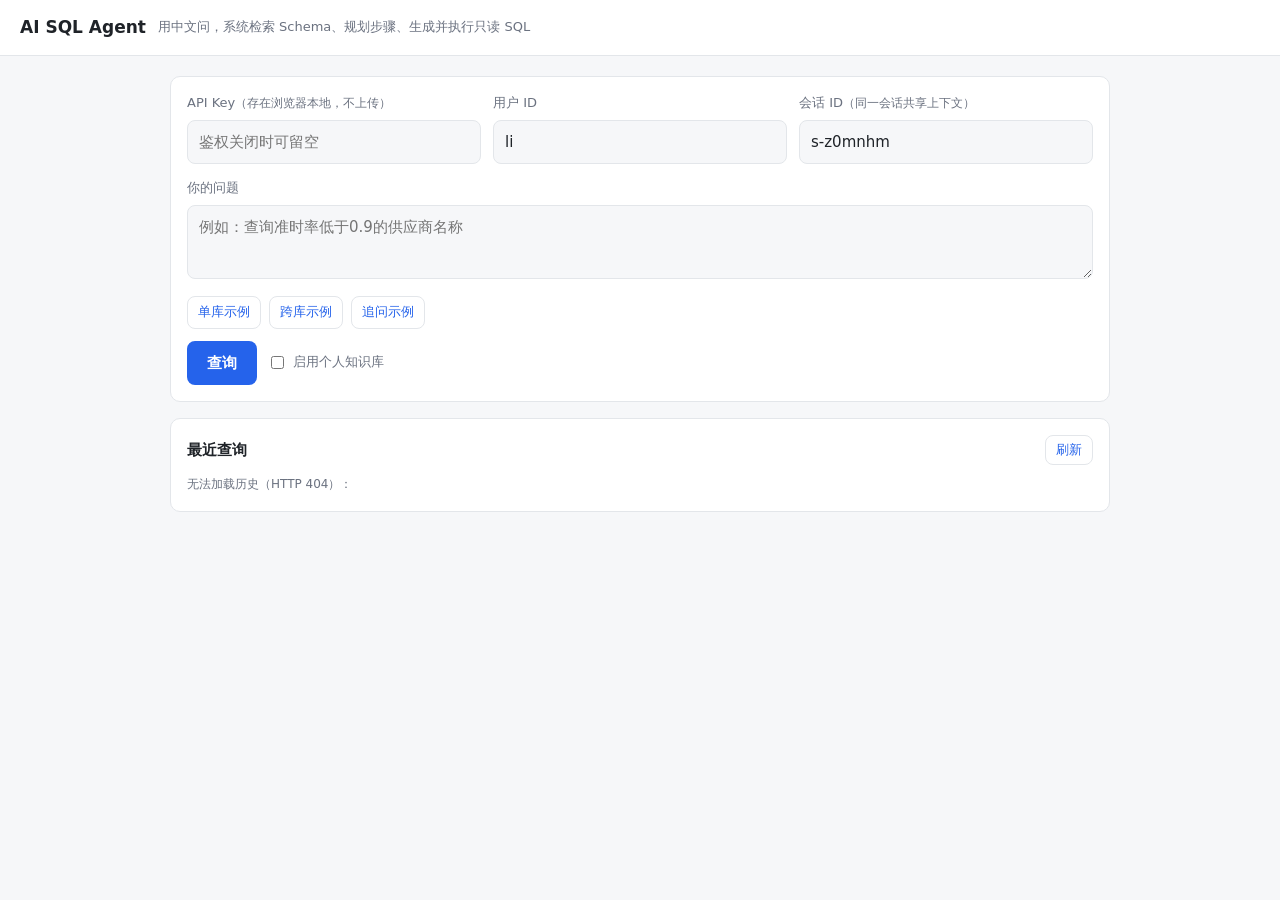
==== commit 9c689275: "feat(api): FastAPI service, rate limits and quotas, and a web console Three endpoints: POST /query, " ====
--- a/ai_sql_api/static/index.html
+++ b/ai_sql_api/static/index.html
@@ -1,1589 +1,401 @@
 <!doctype html>
-<html lang="en"><head>
+<html lang="zh-CN">
+<head>
 <meta charset="utf-8">
 <meta name="viewport" content="width=device-width, initial-scale=1">
-<title data-i18n="title">AI SQL Agent · Console</title>
+<title>AI SQL Agent · 自然语言查数</title>
 <style>
-/* ─── tokens — OpenAI design system (tokens.css, 原样绑定) ──────────── */
-:root {
-  /* ─── Surface ──────────────────────────────────────────────────── */
-  --bg:           #ffffff;
-  --surface:      #f5f5f5;             /* pearl — card surface, elevated panel */
-  --surface-warm: #fafafa;             /* mist — section break, footer */
-
-  /* ─── Foreground ───────────────────────────────────────────────── */
-  --fg:   #0d0d0d;                     /* ink black — primary text, brand mark */
-  --fg-2: #1a1a1a;                     /* soft black — alternative headings */
-  --muted: #6e6e6e;                    /* slate — secondary text, captions */
-  --meta:  #9b9b9b;                    /* ash — tertiary, placeholder */
-
-  /* ─── Border ───────────────────────────────────────────────────── */
-  --border:      #e5e5e5;             /* hairline — standard separator */
-  --border-soft: #ededed;             /* card outline on white surface */
-
-  /* ─── Accent ───────────────────────────────────────────────────── */
-  --accent:        #10a37f;           /* OpenAI Teal — links, highlight, CTA */
-  --accent-on:     #ffffff;
-  --accent-hover:  #0a7a5e;           /* teal deep — hover/pressed */
-  --accent-active: color-mix(in oklab, var(--accent), black 14%);
-
-  /* ─── Semantic ─────────────────────────────────────────────────── */
-  --success: #10a37f;                 /* teal — success path */
-  --warn:    #f5a623;                 /* amber — advisory */
-  --danger:  #ef4146;                 /* error — validation, destructive */
-
-  /* ─── Typography ───────────────────────────────────────────────── */
-  --font-display: "Signifier", "Source Serif Pro", Georgia, ui-serif, serif;
-  --font-body:    "Söhne", "Inter", system-ui, -apple-system, "Segoe UI", sans-serif;
-  --font-mono:    "Söhne Mono", ui-monospace, "JetBrains Mono", Menlo, Consolas, monospace;
-
-  --text-xs:   12px;
-  --text-sm:   13px;
-  --text-base: 16px;
-  --text-lg:   18px;
-  --text-xl:   20px;
-  --text-2xl:  28px;
-  --text-3xl:  40px;
-  --text-4xl:  56px;
-
-  --leading-body:     1.65;
-  --leading-tight:    1.08;
-  --tracking-display: -0.02em;
-
-  /* ─── Spacing ──────────────────────────────────────────────────── */
-  --space-1:  4px;
-  --space-2:  8px;
-  --space-3:  12px;
-  --space-4:  16px;
-  --space-5:  20px;
-  --space-6:  24px;
-  --space-8:  32px;
-  --space-12: 48px;
-  --space-16: 64px;
-
-  --section-y-desktop: 96px;
-  --section-y-tablet:  64px;
-  --section-y-phone:   48px;
-
-  /* ─── Radius ───────────────────────────────────────────────────── */
-  --radius-sm:   12px;
-  --radius-md:   16px;
-  --radius-lg:   16px;
-  --radius-pill: 9999px;
-
-  /* ─── Elevation ────────────────────────────────────────────────── */
-  --elev-flat:   none;
-  --elev-ring:   0 0 0 1px var(--border);
-  --elev-raised: 0 4px 16px rgba(13, 13, 13, 0.06);
-
-  /* ─── Focus ────────────────────────────────────────────────────── */
-  --focus-ring: 0 0 0 3px rgba(16, 163, 127, 0.12);
-
-  /* ─── Motion ───────────────────────────────────────────────────── */
-  --motion-fast:   150ms;
-  --motion-base:   220ms;
-  --ease-standard: cubic-bezier(0.16, 1, 0.3, 1);
-
-  /* ─── Layout ───────────────────────────────────────────────────── */
-  --container-max:            1200px;
-  --container-gutter-desktop: 48px;
-  --container-gutter-tablet:  24px;
-  --container-gutter-phone:   24px;
-
-  /* derived — console shell */
-  --accent-soft: color-mix(in oklch, var(--accent) 10%, transparent);
-  --warn-soft:   color-mix(in oklch, var(--warn) 14%, transparent);
-  --danger-soft: color-mix(in oklch, var(--danger) 12%, transparent);
-  --fg-soft:     color-mix(in oklch, var(--fg) 4%, transparent);
-  --topbar-h:    60px;
-  --rail-left:   304px;
-  --rail-right:  344px;
-}
-
-/* ─── reset & base ─────────────────────────────────────────────────── */
-*, *::before, *::after { box-sizing: border-box; }
-html { -webkit-text-size-adjust: 100%; }
-body {
-  margin: 0;
-  background: var(--bg);
-  color: var(--fg);
-  font-family: var(--font-body);
-  font-size: var(--text-base);
-  line-height: var(--leading-body);
-  -webkit-font-smoothing: antialiased;
-}
-img, svg { display: block; max-width: 100%; }
-a { color: inherit; text-decoration: none; }
-button { font: inherit; cursor: pointer; }
-p { margin: 0; text-wrap: pretty; }
-h1, h2, h3, h4 { margin: 0; text-wrap: balance; }
-:focus-visible {
-  outline: 2px solid var(--accent);
-  outline-offset: 2px;
-  box-shadow: var(--focus-ring);
-}
-::selection { background: var(--accent-soft); }
-
-/* ─── type helpers ─────────────────────────────────────────────────── */
-.h2 { font-size: var(--text-2xl); font-weight: 600; line-height: 1.2; letter-spacing: -0.005em; }
-.h3 { font-size: var(--text-xl); font-weight: 600; line-height: 1.3; }
-.eyebrow { font-family: var(--font-body); font-size: var(--text-xs); font-weight: 500; letter-spacing: 0.04em; text-transform: uppercase; color: var(--accent); }
-.rail-title { font-size: var(--text-xs); font-weight: 500; letter-spacing: 0.04em; text-transform: uppercase; color: var(--muted); }
-.caption { font-size: var(--text-sm); font-weight: 500; line-height: 1.4; color: var(--muted); }
-.body-sm { font-size: 14px; line-height: 1.55; }
-.muted { color: var(--muted); }
-.num { font-family: var(--font-mono); font-variant-numeric: tabular-nums; }
-.mono { font-family: var(--font-mono); }
-
-/* ─── shell ────────────────────────────────────────────────────────── */
-.note {
-  margin-top: var(--space-4);
-  padding: var(--space-4);
-  background: var(--surface-warm);
-  border: 1px solid var(--border-soft);
-  border-radius: var(--radius-sm);
-}
-.note-tag {
-  display: block; margin-bottom: var(--space-2);
-  font-family: var(--font-mono); font-size: var(--text-xs);
-  letter-spacing: 0.06em; color: var(--muted);
-}
-.note-text { font-size: 14px; line-height: 1.7; color: var(--fg-2); }
-.note-src {
-  margin-top: var(--space-3); font-family: var(--font-mono);
-  font-size: var(--text-xs); line-height: 1.5; color: var(--muted);
-  overflow-wrap: anywhere; word-break: normal;
-}
-.note-sm { margin-top: var(--space-2); padding: var(--space-3); }
-.note-sm .note-text { font-size: 13px; line-height: 1.6; }
-.note-sm .note-tag { margin-bottom: 6px; }
-.skip-link {
-  position: absolute; left: var(--space-6); top: -100px; z-index: 30;
-  display: inline-flex; align-items: center; min-height: 44px; padding: 10px 18px;
-  background: var(--fg); color: var(--bg);
-  border-radius: var(--radius-sm); font-size: 15px; font-weight: 500;
-  transition: top var(--motion-fast) var(--ease-standard);
-}
-.skip-link:focus-visible { top: var(--space-2); }
-.topbar {
-  position: sticky; top: 0; z-index: 20;
-  height: var(--topbar-h);
-  display: flex; align-items: center; justify-content: space-between;
-  gap: var(--space-4);
-  padding: 0 var(--space-6);
-  background: color-mix(in oklch, var(--bg) 88%, transparent);
-  backdrop-filter: blur(12px);
-  border-bottom: 1px solid var(--border);
-}
-.brand { display: flex; align-items: baseline; gap: var(--space-3); min-width: 0; }
-.brand .mark { font-family: var(--font-display); font-size: var(--text-xl); letter-spacing: -0.01em; color: var(--fg); }
-.brand .env { font-family: var(--font-mono); font-size: var(--text-xs); color: var(--muted); }
-.topbar-actions { display: flex; align-items: center; gap: var(--space-2); }
-
-.console {
-  display: grid;
-  grid-template-columns: var(--rail-left) minmax(0, 1fr) var(--rail-right);
-  height: calc(100vh - var(--topbar-h));
-}
-.rail { overflow-y: auto; padding: var(--space-6); display: flex; flex-direction: column; gap: var(--space-8); }
-.rail-l { border-right: 1px solid var(--border); background: var(--surface-warm); }
-.rail-r { border-left: 1px solid var(--border); background: var(--surface-warm); }
-.workbench { overflow-y: auto; display: flex; flex-direction: column; }
-.workbench-inner { width: 100%; max-width: 760px; margin-inline: auto; padding: var(--space-8) var(--space-8) var(--space-16); display: flex; flex-direction: column; gap: var(--space-6); }
-.stack-3 > * + * { margin-top: var(--space-3); }
-.stack-4 > * + * { margin-top: var(--space-4); }
-.stack-6 > * + * { margin-top: var(--space-6); }
-.row-between { display: flex; align-items: center; justify-content: space-between; gap: var(--space-3); }
-
-/* ─── buttons ──────────────────────────────────────────────────────── */
-.btn {
-  display: inline-flex; align-items: center; justify-content: center; gap: var(--space-2);
-  min-height: 44px;
-  padding: 10px 18px;
-  border-radius: var(--radius-sm);
-  border: 1px solid transparent;
-  font-size: 15px; font-weight: 500; letter-spacing: -0.005em;
-  transition: background var(--motion-fast) var(--ease-standard), border-color var(--motion-fast) var(--ease-standard), color var(--motion-fast) var(--ease-standard);
-}
-.btn-primary { background: var(--fg); color: var(--bg); border-color: var(--fg); }
-.btn-primary:hover { background: var(--fg-2); color: var(--bg); border-color: var(--fg-2); }
-.btn-primary:disabled { background: var(--surface); color: var(--meta); border-color: var(--border); cursor: not-allowed; }
-.btn-secondary { background: var(--bg); color: var(--fg); border-color: var(--border); }
-.btn-secondary:hover { background: var(--surface-warm); color: var(--fg); border-color: color-mix(in oklch, var(--border), var(--fg) 18%); }
-.btn-ghost { background: transparent; color: var(--muted); border-color: transparent; padding-inline: var(--space-3); }
-.btn-ghost:hover { background: var(--surface); color: var(--fg); }
-.btn-sm { min-height: 36px; padding: 6px 12px; font-size: var(--text-sm); border-radius: var(--space-2); }
-.icon-btn {
-  display: inline-grid; place-items: center;
-  width: 44px; height: 44px;
-  border-radius: var(--radius-sm);
-  border: 1px solid transparent;
-  background: transparent; color: var(--muted);
-  transition: background var(--motion-fast) var(--ease-standard), color var(--motion-fast) var(--ease-standard);
-}
-.icon-btn:hover { background: var(--surface); color: var(--fg); }
-.icon-btn svg { width: 18px; height: 18px; }
-
-/* ─── chips / pills ────────────────────────────────────────────────── */
-.chip {
-  display: inline-flex; align-items: center; gap: 6px;
-  padding: 4px 10px;
-  background: var(--surface); color: var(--muted);
-  border-radius: var(--radius-pill);
-  font-size: var(--text-xs); font-weight: 500; letter-spacing: 0.01em;
-  white-space: nowrap;
-}
-.chip-db { font-family: var(--font-mono); }
-.chip-hit { background: var(--surface); color: var(--fg); box-shadow: inset 0 0 0 1px color-mix(in oklch, var(--fg) 20%, transparent); }
-.chip-warn { background: var(--warn-soft); color: color-mix(in oklch, var(--warn), black 34%); }
-.chip-danger { background: var(--danger-soft); color: color-mix(in oklch, var(--danger), black 22%); }
-.dot { width: 7px; height: 7px; border-radius: var(--radius-pill); background: currentColor; flex: none; }
-.status-chip { border: 1px solid var(--border); background: var(--bg); }
-.status-chip.is-live { border-color: color-mix(in oklch, var(--accent) 34%, var(--border)); background: var(--accent-soft); color: var(--accent-hover); }
-.status-chip.is-demo { color: var(--muted); }
-
-.ask-chip {
-  display: inline-flex; align-items: center;
-  min-height: 40px; padding: 6px 14px;
-  border-radius: var(--radius-pill);
-  border: 1px solid var(--border);
-  background: var(--bg); color: var(--muted);
-  font-size: var(--text-sm); text-align: left;
-  transition: background var(--motion-fast) var(--ease-standard), color var(--motion-fast) var(--ease-standard), border-color var(--motion-fast) var(--ease-standard);
-}
-.ask-chip:hover { background: var(--surface-warm); color: var(--fg); border-color: color-mix(in oklch, var(--border), var(--fg) 18%); }
-
-/* ─── cards ────────────────────────────────────────────────────────── */
-.card {
-  background: var(--bg);
-  border: 1px solid var(--border-soft);
-  border-radius: var(--radius-md);
-  padding: var(--space-6);
-}
-.card-tight { padding: var(--space-4); }
-.card-flag { border-color: color-mix(in oklch, var(--warn) 40%, var(--border)); background: color-mix(in oklch, var(--warn) 5%, var(--bg)); }
-.flag-in { animation: flagIn 520ms var(--ease-standard) both; }
-@keyframes flagIn {
-  from { border-color: var(--warn); background: color-mix(in oklch, var(--warn) 16%, var(--bg)); }
-  to   { border-color: color-mix(in oklch, var(--warn) 40%, var(--border)); background: color-mix(in oklch, var(--warn) 5%, var(--bg)); }
-}
-
-/* ─── composer ─────────────────────────────────────────────────────── */
-.composer { background: var(--bg); border: 1px solid var(--border); border-radius: var(--radius-md); padding: var(--space-4) var(--space-4) var(--space-3); transition: border-color var(--motion-fast) var(--ease-standard); }
-.composer:focus-within { border-color: var(--accent); box-shadow: var(--focus-ring); }
-.composer textarea {
-  width: 100%; border: 0; resize: none; outline: none;
-  background: transparent; color: var(--fg);
-  font: inherit; font-size: var(--text-lg); line-height: 1.55;
-  min-height: 76px; padding: 0;
-}
-.composer textarea::placeholder { color: var(--muted); }
-.composer-foot { display: flex; align-items: center; justify-content: space-between; gap: var(--space-3); margin-top: var(--space-3); padding-top: var(--space-3); border-top: 1px solid var(--border-soft); }
-.composer-foot-left { display: flex; align-items: center; gap: var(--space-2); flex-wrap: wrap; }
-.kbd { font-family: var(--font-mono); font-size: var(--text-xs); color: var(--muted); border: 1px solid var(--border); border-radius: 6px; padding: 2px 6px; background: var(--bg); }
-.ask-chips { display: flex; flex-wrap: wrap; gap: var(--space-2); }
-
-/* toggle */
-.toggle { display: inline-flex; align-items: center; gap: var(--space-2); min-height: 36px; padding: 0 var(--space-2); border-radius: var(--radius-pill); color: var(--muted); font-size: var(--text-sm); background: transparent; border: 0; }
-.toggle:hover { color: var(--fg); }
-.toggle .track { width: 34px; height: 20px; border-radius: var(--radius-pill); background: color-mix(in oklch, var(--fg) 18%, transparent); position: relative; transition: background var(--motion-fast) var(--ease-standard); flex: none; }
-.toggle .track::after { content: ''; position: absolute; top: 2px; left: 2px; width: 16px; height: 16px; border-radius: var(--radius-pill); background: var(--bg); transition: transform var(--motion-fast) var(--ease-standard); }
-.toggle[aria-pressed="true"] { color: var(--fg); }
-.toggle[aria-pressed="true"] .track { background: var(--fg); }
-.toggle[aria-pressed="true"] .track::after { transform: translateX(14px); }
-
-/* ─── rail lists ───────────────────────────────────────────────────── */
-.rail-list { display: flex; flex-direction: column; gap: var(--space-1); }
-.src {
-  display: block; width: 100%; text-align: left;
-  padding: 10px 12px; border-radius: var(--space-2);
-  border: 1px solid transparent; background: transparent;
-  transition: background var(--motion-fast) var(--ease-standard), border-color var(--motion-fast) var(--ease-standard);
-}
-.src:hover { background: var(--bg); border-color: var(--border-soft); }
-.src.is-hit { background: var(--bg); border-color: color-mix(in oklch, var(--fg) 30%, var(--border)); }
-.src-head { display: flex; align-items: center; justify-content: space-between; gap: var(--space-2); }
-.src-name { font-family: var(--font-mono); font-size: 13px; font-weight: 500; color: var(--fg); }
-.src-tables { font-size: var(--text-xs); color: var(--muted); margin-top: 3px; line-height: 1.45; word-break: break-word; }
-
-.hist {
-  display: block; width: 100%; text-align: left;
-  padding: 12px 10px; border-radius: var(--space-2);
-  border: 1px solid transparent; background: transparent;
-  transition: background var(--motion-fast) var(--ease-standard), border-color var(--motion-fast) var(--ease-standard);
-}
-.hist:hover { background: var(--bg); border-color: var(--border-soft); }
-.hist[aria-current="true"] { background: var(--bg); border-color: color-mix(in oklch, var(--fg) 22%, var(--border)); }
-.hist-q { font-size: 13px; line-height: 1.5; color: var(--fg); display: -webkit-box; -webkit-line-clamp: 2; -webkit-box-orient: vertical; overflow: hidden; }
-.hist-meta { display: flex; align-items: center; gap: 6px; flex-wrap: wrap; margin-top: 6px; }
-.hist-time { font-family: var(--font-mono); font-size: var(--text-xs); color: var(--muted); }
-
-/* ─── pipeline (right rail) ────────────────────────────────────────── */
-.pipe { display: flex; flex-direction: column; }
-.pipe-step { display: grid; grid-template-columns: 20px minmax(0, 1fr); gap: var(--space-3); padding-bottom: var(--space-4); position: relative; }
-.pipe-step:last-child { padding-bottom: 0; }
-.pipe-step::before { content: ''; position: absolute; left: 9px; top: 18px; bottom: 0; width: 1px; background: var(--border); }
-.pipe-step:last-child::before { display: none; }
-.pipe-node { width: 19px; height: 19px; border-radius: var(--radius-pill); border: 1px solid var(--border); background: var(--bg); display: grid; place-items: center; position: relative; z-index: 1; }
-.pipe-node svg { width: 11px; height: 11px; color: var(--muted); }
-.pipe-step.is-done .pipe-node { border-color: color-mix(in oklch, var(--fg) 30%, var(--border)); }
-.pipe-step.is-done .pipe-node svg { color: var(--fg); }
-.pipe-step.is-flag .pipe-node { border-color: var(--warn); background: color-mix(in oklch, var(--warn) 14%, var(--bg)); }
-.pipe-step.is-flag .pipe-node svg { color: color-mix(in oklch, var(--warn), black 34%); }
-.pipe-step.is-skip { opacity: 0.55; }
-.pipe-step.is-active .pipe-node { border-color: var(--fg); background: var(--fg); }
-.pipe-step.is-active .pipe-label { font-weight: 600; }
-.pipe-node .pulse { width: 7px; height: 7px; border-radius: var(--radius-pill); background: var(--bg); animation: pulse 900ms var(--ease-standard) infinite; }
-@keyframes pulse { 0%, 100% { opacity: 1; } 50% { opacity: 0.3; } }
-.pipe-label { display: block; font-size: 14px; font-weight: 500; line-height: 1.35; }
-.pipe-detail { display: block; font-size: var(--text-xs); color: var(--muted); line-height: 1.5; margin-top: 3px; word-break: break-word; }
-
-.kv { display: grid; grid-template-columns: minmax(88px, auto) minmax(0, 1fr); gap: 6px var(--space-3); font-size: var(--text-sm); }
-.kv dt { color: var(--muted); }
-.kv dd { margin: 0; font-family: var(--font-mono); color: var(--fg); word-break: break-all; }
-
-/* ─── steps / sql ──────────────────────────────────────────────────── */
-.step-head { display: flex; align-items: center; justify-content: space-between; gap: var(--space-3); flex-wrap: wrap; }
-.step-title { display: flex; align-items: center; gap: var(--space-2); font-size: 14px; font-weight: 500; }
-.step-idx { font-family: var(--font-mono); font-size: var(--text-xs); color: var(--muted); border: 1px solid var(--border); border-radius: 6px; padding: 1px 6px; }
-.sql {
-  margin: var(--space-3) 0 0;
-  padding: var(--space-4);
-  background: var(--surface);
-  border-radius: var(--radius-sm);
-  font-family: var(--font-mono); font-size: 13px; line-height: 1.6;
-  color: var(--fg-2);
-  white-space: pre-wrap; word-break: break-word;
-  overflow-x: auto;
-}
-.sql .kw { color: var(--muted); }
-.tabs { display: flex; gap: var(--space-1); margin-top: var(--space-4); border-bottom: 1px solid var(--border); }
-.tab {
-  min-height: 36px; padding: 0 12px 8px; background: transparent; border: 0;
-  border-bottom: 2px solid transparent; margin-bottom: -1px;
-  font-size: var(--text-sm); font-weight: 500; color: var(--muted);
-  transition: color var(--motion-fast) var(--ease-standard), border-color var(--motion-fast) var(--ease-standard);
-}
-.tab:hover { color: var(--fg); }
-.tab[aria-selected="true"] { color: var(--fg); border-bottom-color: var(--fg); }
-
-/* ─── table ────────────────────────────────────────────────────────── */
-.table-wrap { overflow-x: auto; margin-top: var(--space-4); border: 1px solid var(--border-soft); border-radius: var(--radius-sm); }
-.table-wrap:focus-visible { outline: 2px solid var(--accent); outline-offset: 2px; box-shadow: var(--focus-ring); }
-.ds-table { width: 100%; border-collapse: collapse; font-size: 14px; }
-.ds-table th, .ds-table td { padding: 10px 14px; text-align: left; border-bottom: 1px solid var(--border-soft); white-space: nowrap; }
-.ds-table thead th { background: var(--surface-warm); color: var(--muted); font-weight: 500; font-family: var(--font-mono); font-size: var(--text-xs); letter-spacing: 0.03em; }
-.ds-table tbody tr:last-child td { border-bottom: 0; }
-.ds-table tbody tr:hover td { background: var(--fg-soft); }
-.ds-table .num-col { font-family: var(--font-mono); font-variant-numeric: tabular-nums; text-align: right; }
-
-/* ─── flags ────────────────────────────────────────────────────────── */
-.flag { display: grid; grid-template-columns: 18px minmax(0, 1fr); gap: var(--space-3); align-items: start; }
-.flag + .flag { margin-top: var(--space-4); padding-top: var(--space-4); border-top: 1px solid color-mix(in oklch, var(--warn) 26%, transparent); }
-.flag svg { width: 16px; height: 16px; margin-top: 3px; color: color-mix(in oklch, var(--warn), black 30%); }
-.flag-kind { display: block; font-family: var(--font-mono); font-size: var(--text-xs); color: color-mix(in oklch, var(--warn), black 40%); }
-.flag-text { display: block; font-size: 14px; line-height: 1.55; margin-top: 2px; }
-.btn-jump {
-  display: inline-flex; align-items: center; min-height: 36px;
-  margin-top: var(--space-1); padding: 0; background: transparent; border: 0;
-  font-size: var(--text-sm); font-weight: 500;
-  color: color-mix(in oklch, var(--warn), black 42%);
-  text-decoration: underline; text-underline-offset: 3px;
-  transition: color var(--motion-fast) var(--ease-standard);
-}
-.btn-jump:hover { color: var(--fg); }
-.flash { animation: flash 900ms var(--ease-standard); }
-@keyframes flash { from { background: var(--fg-soft); } to { background: var(--bg); } }
-
-/* ─── empty state ──────────────────────────────────────────────────── */
-.empty { padding: var(--space-2) 0 0; }
-
-/* ─── dialog ───────────────────────────────────────────────────────── */
-dialog { border: 0; padding: 0; background: transparent; }
-dialog::backdrop { background: color-mix(in oklch, var(--fg) 34%, transparent); backdrop-filter: blur(2px); }
-.sheet { width: min(520px, calc(100vw - 32px)); background: var(--bg); border: 1px solid var(--border-soft); border-radius: var(--radius-md); box-shadow: var(--elev-raised); padding: var(--space-6); }
-.field { display: flex; flex-direction: column; gap: 6px; }
-.field label { font-size: var(--text-sm); color: var(--muted); }
-.input {
-  width: 100%; min-height: 44px; padding: 11px 14px;
-  border: 1px solid var(--border); border-radius: var(--radius-sm);
-  background: var(--bg); color: var(--fg); font: inherit; font-size: 15px;
-}
-.input::placeholder { color: var(--muted); }
-.input:focus { outline: none; border-color: var(--accent); box-shadow: var(--focus-ring); }
-.grid-2 { display: grid; grid-template-columns: 1fr 1fr; gap: var(--space-4); }
-
-/* ─── spinner ──────────────────────────────────────────────────────── */
-.spin { width: 15px; height: 15px; border: 2px solid color-mix(in oklch, var(--bg) 40%, transparent); border-top-color: var(--bg); border-radius: var(--radius-pill); animation: spin 700ms linear infinite; }
-.btn-primary:disabled .spin { border-color: color-mix(in oklch, var(--fg) 16%, transparent); border-top-color: var(--muted); }
-@keyframes spin { to { transform: rotate(360deg); } }
-.fade-in { animation: fade var(--motion-base) var(--ease-standard) both; }
-@keyframes fade { from { opacity: 0; transform: translateY(6px); } to { opacity: 1; transform: none; } }
-@media (prefers-reduced-motion: reduce) {
-  *, *::before, *::after {
-    animation-duration: 1ms !important;
-    animation-iteration-count: 1 !important;
-    transition-duration: 1ms !important;
-  }
-}
-
-/* ─── responsive ───────────────────────────────────────────────────── */
-@media (max-width: 1280px) {
-  :root { --rail-left: 264px; }
-  .rail { padding: var(--space-4); }
-  .console { grid-template-columns: var(--rail-left) minmax(0, 1fr); }
-  .rail-r {
-    grid-column: 1 / -1; border-left: 0; border-top: 1px solid var(--border);
-    display: grid; grid-template-columns: 1fr 1fr; gap: var(--space-8); align-items: start;
-  }
-}
-@media (max-width: 920px) {
-  .console { grid-template-columns: minmax(0, 1fr); height: auto; }
-  .rail, .workbench { overflow: visible; height: auto; }
-  .workbench { order: 1; }
-  .rail-r { order: 2; grid-column: auto; border-left: 0; border-top: 1px solid var(--border); display: flex; }
-  .rail-l { order: 3; border-right: 0; border-bottom: 0; border-top: 1px solid var(--border); }
-  .workbench-inner { padding: var(--space-6) var(--container-gutter-phone) var(--space-12); }
-  .topbar { padding-inline: var(--container-gutter-phone); }
-  .brand .env { display: none; }
-  .grid-2 { grid-template-columns: 1fr; }
-}
+  :root {
+    --bg: #f6f7f9; --panel: #fff; --border: #e3e6ea; --text: #1f2328;
+    --muted: #6b7280; --accent: #2563eb; --ok: #15803d; --warn: #b45309;
+    --err: #b91c1c; --code-bg: #0f172a; --code-fg: #e2e8f0;
+  }
+  @media (prefers-color-scheme: dark) {
+    :root {
+      --bg: #14171a; --panel: #1c2024; --border: #2c3238; --text: #e6e8ea;
+      --muted: #9aa4b2; --accent: #60a5fa; --ok: #4ade80; --warn: #fbbf24;
+      --err: #f87171; --code-bg: #0b1120; --code-fg: #dbeafe;
+    }
+  }
+  * { box-sizing: border-box; }
+  body {
+    margin: 0; background: var(--bg); color: var(--text);
+    font: 15px/1.6 -apple-system, "PingFang SC", "Microsoft YaHei", system-ui, sans-serif;
+  }
+  header {
+    background: var(--panel); border-bottom: 1px solid var(--border);
+    padding: 14px 20px; display: flex; gap: 12px; align-items: center; flex-wrap: wrap;
+  }
+  header h1 { font-size: 17px; margin: 0; font-weight: 650; }
+  header .sub { color: var(--muted); font-size: 13px; }
+  main { max-width: 980px; margin: 0 auto; padding: 20px; }
+  .card {
+    background: var(--panel); border: 1px solid var(--border);
+    border-radius: 10px; padding: 16px; margin-bottom: 16px;
+  }
+  label { display: block; font-size: 13px; color: var(--muted); margin-bottom: 6px; }
+  input, textarea, button {
+    font: inherit; color: inherit; border-radius: 8px;
+    border: 1px solid var(--border); background: var(--bg); padding: 9px 11px;
+  }
+  input, textarea { width: 100%; }
+  textarea { resize: vertical; min-height: 74px; }
+  .row { display: flex; gap: 12px; flex-wrap: wrap; }
+  .row > div { flex: 1 1 200px; }
+  button {
+    background: var(--accent); color: #fff; border: none; cursor: pointer;
+    padding: 10px 20px; font-weight: 600;
+  }
+  button:disabled { opacity: .55; cursor: not-allowed; }
+  .actions { display: flex; gap: 10px; align-items: center; margin-top: 12px; }
+  .hint { color: var(--muted); font-size: 12px; }
+  .banner { border-radius: 8px; padding: 10px 12px; margin-bottom: 14px; font-size: 14px; }
+  .banner.err { background: rgba(185,28,28,.12); color: var(--err); }
+  .banner.warn { background: rgba(180,83,9,.14); color: var(--warn); }
+  .meta { display: flex; gap: 14px; flex-wrap: wrap; font-size: 12px; color: var(--muted); }
+  .meta code { background: var(--bg); padding: 1px 6px; border-radius: 5px; }
+  pre {
+    background: var(--code-bg); color: var(--code-fg); padding: 12px;
+    border-radius: 8px; overflow-x: auto; font-size: 13px; margin: 8px 0 0;
+  }
+  .step { border-top: 1px solid var(--border); padding-top: 14px; margin-top: 14px; }
+  .step:first-of-type { border-top: none; padding-top: 0; margin-top: 0; }
+  .tag {
+    display: inline-block; font-size: 12px; padding: 1px 8px; border-radius: 999px;
+    border: 1px solid var(--border); color: var(--muted); margin-left: 8px;
+  }
+  .tag.ok { color: var(--ok); border-color: currentColor; }
+  .tag.err { color: var(--err); border-color: currentColor; }
+  .tag.warn { color: var(--warn); border-color: currentColor; }
+  .scroll { overflow-x: auto; margin-top: 10px; }
+  table { border-collapse: collapse; font-size: 13px; min-width: 100%; }
+  th, td { border: 1px solid var(--border); padding: 6px 10px; text-align: left; white-space: nowrap; }
+  th { background: var(--bg); font-weight: 600; }
+  .examples { display: flex; gap: 8px; flex-wrap: wrap; margin-top: 10px; }
+  .history-head { display: flex; justify-content: space-between; align-items: center; }
+  .history-head h2 { font-size: 15px; margin: 0; font-weight: 600; }
+  .history-head button {
+    background: transparent; color: var(--accent); border: 1px solid var(--border);
+    padding: 4px 10px; font-size: 13px; font-weight: 500;
+  }
+  .history-item {
+    border-top: 1px solid var(--border); padding: 10px 0; cursor: pointer;
+    display: flex; gap: 10px; align-items: baseline; justify-content: space-between;
+  }
+  .history-item:hover { background: var(--bg); }
+  .history-item .q { flex: 1; min-width: 0; overflow: hidden; text-overflow: ellipsis; white-space: nowrap; }
+  .history-item .when { color: var(--muted); font-size: 12px; white-space: nowrap; }
+  .dot { display: inline-block; width: 7px; height: 7px; border-radius: 50%; margin-right: 7px; }
+  .dot.ok { background: var(--ok); }
+  .dot.err { background: var(--err); }
+  .dot.warn { background: var(--warn); }
+  .examples button {
+    background: transparent; color: var(--accent); border: 1px solid var(--border);
+    padding: 5px 10px; font-size: 13px; font-weight: 500;
+  }
 </style>
 </head>
 <body>
-
-<a class="skip-link" href="#q" id="skipToAsk" data-od-id="skip-to-composer" data-i18n="skip">Skip to question box</a>
-
-<header class="topbar" data-od-id="topbar">
-  <div class="brand">
-    <span class="mark">AI SQL Agent</span>
-    <span class="env" id="envLabel" data-i18n="env.readonly">read-only</span>
-  </div>
-  <div class="topbar-actions">
-    <button class="btn btn-ghost btn-sm" id="btnLang" type="button" data-od-id="lang-toggle">中文</button>
-    <button class="toggle" id="btnExplain" aria-pressed="false" type="button" data-od-id="explain-toggle">
-      <span class="track" aria-hidden="true"></span><span data-i18n="explain">Explain mode</span>
-    </button>
-    <span class="chip status-chip is-demo" id="connChip" data-od-id="connection-status">
-      <span class="dot"></span><span id="connText" data-i18n="conn.checking">Checking connection…</span>
-    </span>
-    <button class="btn btn-secondary btn-sm" id="btnSettings" data-od-id="open-settings" data-i18n="settings">Connection settings</button>
-    <button class="icon-btn" id="btnHelp" data-od-id="open-help" data-i18n-aria="shortcuts" aria-label="Keyboard shortcuts">
-      <svg viewBox="0 0 24 24" fill="none" stroke="currentColor" stroke-width="1.6" stroke-linecap="round"><circle cx="12" cy="12" r="9"></circle><path d="M9.6 9.2a2.5 2.5 0 1 1 3.3 2.4c-.6.2-.9.7-.9 1.3v.5"></path><path d="M12 17h.01"></path></svg>
-    </button>
-  </div>
+<header>
+  <h1>AI SQL Agent</h1>
+  <span class="sub">用中文问，系统检索 Schema、规划步骤、生成并执行只读 SQL</span>
 </header>
 
-<div class="console">
-
-  <!-- ─── left rail ─────────────────────────────────────────────── -->
-  <aside class="rail rail-l" data-od-id="rail-sources">
-    <button class="btn btn-secondary" id="btnNew" data-od-id="new-query" style="width:100%" data-i18n="newQuery">New query</button>
-    <section>
-      <div class="row-between" style="margin-bottom:var(--space-3)">
-        <h2 class="rail-title" data-i18n="sources">Data sources</h2>
-        <span class="caption num" id="hitCount">—</span>
+<main>
+  <div class="card">
+    <div class="row">
+      <div>
+        <label for="apiKey">API Key<span class="hint">（存在浏览器本地，不上传）</span></label>
+        <input id="apiKey" type="password" placeholder="鉴权关闭时可留空" autocomplete="off">
       </div>
-      <div class="rail-list" id="sourceList"></div>
-      <div id="sourcesPool"></div>
-      <div id="sourcesNote"></div>
-    </section>
-
-    <section data-od-id="rail-history">
-      <div class="row-between" style="margin-bottom:var(--space-3)">
-        <h2 class="rail-title" data-i18n="history">History</h2>
-        <button class="btn btn-ghost btn-sm" id="btnRefreshHistory" data-i18n="refresh">Refresh</button>
+      <div>
+        <label for="userId">用户 ID</label>
+        <input id="userId" placeholder="li">
       </div>
-      <div class="rail-list" id="historyList"></div>
-      <p class="caption" style="margin-top:var(--space-3); line-height:1.5">
-        <span data-i18n="audit.note">The audit log keeps questions, SQL and metadata — never result sets.</span>
-      </p>
-      <div id="auditNote"></div>
-    </section>
-  </aside>
-
-  <!-- ─── center ────────────────────────────────────────────────── -->
-  <main class="workbench" id="workbench" data-od-id="workbench">
-    <div class="workbench-inner">
-
-      <section data-od-id="composer">
-        <div class="composer">
-          <label for="q" class="eyebrow" style="display:block;margin-bottom:var(--space-3)" data-i18n="ask">Ask</label>
-          <textarea id="q" rows="3" data-i18n-ph="ask.ph" placeholder="Describe the data you want."></textarea>
-          <div class="composer-foot">
-            <div class="composer-foot-left">
-              <button class="toggle" id="btnLongTerm" aria-pressed="false" type="button">
-                <span class="track" aria-hidden="true"></span><span data-i18n="longTerm">Long-term memory</span>
-              </button>
-              <span class="chip mono" id="sessionChip">s1</span>
-            </div>
-            <div class="composer-foot-left">
-              <span class="kbd">⌘ ↵</span>
-              <button class="btn btn-primary" id="btnRun" data-od-id="run-query" data-i18n="run">Run query</button>
-            </div>
-          </div>
-        </div>
-        <div class="ask-chips" style="margin-top:var(--space-3)" id="askChips"></div>
-        <div id="composerNote"></div>
-      </section>
-
-      <section id="result" data-od-id="result" aria-live="polite" aria-busy="false"></section>
-
-      
-
-    </div>
-  </main>
-
-  <!-- ─── right rail ────────────────────────────────────────────── -->
-  <aside class="rail rail-r" data-od-id="rail-trace">
-    <section>
-      <h2 class="rail-title" style="margin-bottom:var(--space-4)" data-i18n="pipe.title">Pipeline</h2>
-      <div class="pipe" id="pipeline"></div>
-    </section>
-    <section data-od-id="rail-meta">
-      <h2 class="rail-title" style="margin-bottom:var(--space-4)" data-i18n="meta.title">Metadata</h2>
-      <dl class="kv" id="metaList"></dl>
-    </section>
-  </aside>
-</div>
-
-<!-- ─── settings dialog ─────────────────────────────────────────── -->
-<dialog id="dlgSettings" data-od-id="settings-dialog">
-  <form method="dialog" class="sheet stack-6">
-    <div>
-      <h2 class="h3" data-i18n="settings">Connection settings</h2>
-      <p class="caption" style="margin-top:6px" data-i18n="set.desc">Leave blank to use the same origin.</p>
-    </div>
-    <div class="stack-4">
-      <div class="field">
-        <label for="setBase" data-i18n="set.base">Service address</label>
-        <input class="input" id="setBase" data-i18n-ph="set.base.ph" placeholder="http://127.0.0.1:8000" autocomplete="off">
-      </div>
-      <div class="field">
-        <label for="setKey" data-i18n="set.key">API key (X-API-Key) · this tab only</label>
-        <input class="input" id="setKey" type="password" data-i18n-ph="set.key.ph" placeholder="may be blank" autocomplete="off">
-      </div>
-      <div class="grid-2">
-        <div class="field">
-          <label for="setUser">user_id</label>
-          <input class="input" id="setUser" placeholder="li" autocomplete="off">
-        </div>
-        <div class="field">
-          <label for="setSession">session_id</label>
-          <input class="input" id="setSession" placeholder="s1" autocomplete="off">
-        </div>
+      <div>
+        <label for="sessionId">会话 ID<span class="hint">（同一会话共享上下文）</span></label>
+        <input id="sessionId">
       </div>
     </div>
-    <div class="row-between">
-      <button class="btn btn-ghost" type="button" onclick="document.getElementById('dlgSettings').close('cancel')" data-i18n="cancel">Cancel</button>
-      <button class="btn btn-primary" id="btnSaveSettings" value="save" type="submit" data-i18n="save">Save and reconnect</button>
+
+    <div style="margin-top:14px">
+      <label for="query">你的问题</label>
+      <textarea id="query" placeholder="例如：查询准时率低于0.9的供应商名称"></textarea>
     </div>
-  </form>
-</dialog>
-
-<dialog id="dlgHelp">
-  <div class="sheet stack-6">
-    <h2 class="h3" data-i18n="shortcuts">Keyboard shortcuts</h2>
-    <dl class="kv">
-      <dt data-i18n="sc.submit">Run query</dt><dd>⌘ / Ctrl + Enter</dd>
-      <dt data-i18n="sc.focus">Focus question box</dt><dd>/</dd>
-      <dt data-i18n="sc.settings">Open connection settings</dt><dd>⌘ / Ctrl + K</dd>
-      <dt data-i18n="sc.close">Close dialog</dt><dd>Esc</dd>
-    </dl>
-    <div style="display:flex;justify-content:flex-end">
-      <button class="btn btn-secondary" onclick="document.getElementById('dlgHelp').close()" data-i18n="gotIt">Got it</button>
+
+    <div class="examples">
+      <button type="button" data-example="查询准时率低于0.9的供应商名称">单库示例</button>
+      <button type="button" data-example="查询实际成本超过预算的项目的采购总金额">跨库示例</button>
+      <button type="button" data-example="解释一下刚才的查询结果">追问示例</button>
+    </div>
+
+    <div class="actions">
+      <button id="submit">查询</button>
+      <label style="display:flex;align-items:center;gap:6px;margin:0;color:var(--muted)">
+        <input id="longTerm" type="checkbox" style="width:auto"> 启用个人知识库
+      </label>
+      <span class="hint" id="status"></span>
     </div>
   </div>
-</dialog>
+
+  <div id="result"></div>
+
+  <div class="card">
+    <div class="history-head">
+      <h2>最近查询</h2>
+      <button type="button" id="refreshHistory">刷新</button>
+    </div>
+    <div id="history"><div class="hint" style="padding-top:10px">加载中…</div></div>
+  </div>
+</main>
 
 <script>
-/* ─── i18n ──────────────────────────────────────────────────────────
-   界面文案字典。默认英文；中文为对照。业务数据（库名、表名、SQL、
-   后端返回的 answer/reason/detail）不翻译——那是数据，不是界面。 */
-const I18N = {
-  en: {
-    'title': 'AI SQL Agent · Console',
-    'skip': 'Skip to question box',
-    'env.readonly': 'read-only',
-    'env.dbs': '{n} databases · read-only',
-    'explain': 'Explain mode',
-    'lang.aria': 'Switch language',
-    'conn.checking': 'Checking connection…',
-    'conn.ok': 'Connected',
-    'conn.okTo': 'Connected to {base}',
-    'conn.down': 'Service unreachable',
-    'settings': 'Connection settings',
-    'shortcuts': 'Keyboard shortcuts',
-    'newQuery': 'New query',
-    'sources': 'Data sources',
-    'sources.empty': 'Nothing yet. After a query runs, the databases and tables the backend actually hit will be listed here.',
-    'sources.tables': '{n} tables',
-    'sources.hit': 'hit',
-    'sources.noTables': 'table names not recorded',
-    'sources.hitCount': '{n}/{m} hit',
-    'sources.count': '{n} databases',
-    'sources.pooled': 'Tables reached by retrieval (cross-database queries record no attribution)',
-    'sources.prefill': 'In {db}, ',
-    'history': 'History',
-    'refresh': 'Refresh',
-    'audit.note': 'The audit log keeps questions, SQL and metadata — never result sets.',
-    'ask': 'Ask',
-    'ask.ph': 'Describe the data you want. For example: suppliers with an on-time rate below 0.9, plus their latest inbound batch and unit price',
-    'longTerm': 'Long-term memory',
-    'run': 'Run query',
-    'run.busy': 'Running',
-    'running': 'Running',
-    'running.at': 'Working on {stage}…',
-    'recent': 'Recently asked',
-    'empty.a': 'Type a question and press',
-    'empty.b': 'to run. The answer, per-step SQL and validation findings appear here.',
-    'route.database_query': 'Fetch data',
-    'route.data_qa': 'Conversational',
-    'chip.noDb': 'No database access',
-    'chip.degraded': 'Degraded replay',
-    'chip.degraded.title': 'Model unavailable — result replayed from previously successful SQL',
-    'chip.conversational': 'Chat',
-    'chip.needsCheck': 'Needs checking',
-    'chip.failed': 'Failed',
-    'risk.title': 'This result needs checking',
-    'risk.count': '{n} soft anomalies',
-    'risk.foot': 'The SQL ran and returned rows — the problem is in the result itself. Confirm the points above before trusting it.',
-    'risk.jump': 'See step {n} results →',
-    'severity.block': 'blocking',
-    'anomaly.empty_result': 'Empty result',
-    'anomaly.cardinality_deviation': 'Cardinality deviation',
-    'anomaly.semantic_mismatch': 'Semantic mismatch',
-    'anomaly.aggregation_unrequested': 'Unrequested aggregation',
-    'anomaly.shape_contradicts_plan': 'Shape contradicts plan',
-    'step': 'Step {n}',
-    'step.rows': '{n} rows',
-    'step.truncated': ' · truncated',
-    'step.repairs': '{n} repairs',
-    'step.failed': 'Execution failed',
-    'step.noRows': 'This step returned 0 rows.',
-    'step.table.aria': 'Result table for step {n}, {rows} rows',
-    'tab.rows': 'Results · {n} rows',
-    'copySql': 'Copy SQL',
-    'copied': 'Copied',
-    'memoryOnly': 'This turn was answered from session memory. No SQL ran, so there is no result set to check.',
-    'history.replay': 'History replay. The audit log keeps no result sets; {what}.',
-    'history.replay.cached': 'the data above comes from this session cache',
-    'history.replay.sqlOnly': 'this record left only SQL and metadata',
-    'history.notice': 'The audit log keeps SQL and metadata, not result sets — results can contain sensitive business data. Re-run to see the data.',
-    'history.reason': 'History record: the audit log kept SQL and metadata, not the result set.',
-    'history.label': 'History',
-    'rerun': 'Re-run with current settings',
-    'pipe.title': 'Pipeline',
-    'meta.title': 'Metadata',
-    'pipe.pending': 'Pending',
-    'pipe.active': 'In progress',
-    'pipe.skipped': 'No data fetch this turn — skipped',
-    'pipe.guard': 'Request guard',
-    'pipe.guard.d': 'API key · table/column permissions · rate limit · trace_id',
-    'pipe.context': 'Load context',
-    'pipe.context.d': 'Session {sid} · long-term memory {onoff}',
-    'pipe.route': 'Intent routing',
-    'pipe.retrieval': 'Schema retrieval',
-    'pipe.retrieval.d': 'BM25 + vector + RRF + rerank → {dbs}',
-    'pipe.plan': 'Query plan',
-    'pipe.plan.d': '{n} steps · {mode}',
-    'pipe.plan.cross': 'cross-database inlining',
-    'pipe.plan.single': 'single database',
-    'pipe.sqlgen': 'Generate SQL',
-    'pipe.sqlgen.d': 'dialect sqlite · {n} repairs',
-    'pipe.execute': 'Guarded execution',
-    'pipe.execute.d': 'read-only connection · timeout cap · row cap{trunc}',
-    'pipe.execute.trunc': ' · truncated',
-    'pipe.validate': 'Result validation',
-    'pipe.validate.flag': '{n} soft anomalies to check',
-    'pipe.validate.pass': 'Validation passed',
-    'pipe.validate.skip': 'Answered from memory — no result set to validate',
-    'on': 'on', 'off': 'off', 'yes': 'Yes', 'no': 'No',
-    'meta.route': 'Route',
-    'meta.confidence': 'Confidence',
-    'meta.dbAccess': 'Database access',
-    'meta.rows': 'Rows returned',
-    'meta.duration': 'Duration',
-    'meta.degraded': 'Degraded replay',
-    'err.401': 'Missing or invalid API key. Add one in connection settings.',
-    'err.403': 'Not permitted: this key cannot query as that user_id, or has no access to that table.',
-    'err.429': 'Rate limit or quota reached. Try again shortly.',
-    'err.503': 'The model or database is unavailable; the service returned a degradation reason.',
-    'err.generic': 'Cannot reach the service. Check the address and your network.',
-    'err.failed': 'Request failed',
-    'err.check': 'Check connection settings',
-    'set.desc': 'Leave blank to use the same origin. The API key may be empty when auth is disabled.',
-    'set.base': 'Service address',
-    'set.base.ph': 'http://127.0.0.1:8000 (blank = same origin)',
-    'set.key': 'API key (X-API-Key) · this tab only',
-    'set.key.ph': 'may be blank when auth is disabled',
-    'cancel': 'Cancel',
-    'save': 'Save and reconnect',
-    'sc.submit': 'Run query',
-    'sc.focus': 'Focus question box',
-    'sc.settings': 'Open connection settings',
-    'sc.close': 'Close dialog',
-    'gotIt': 'Got it',
-    'note.tag': 'Explain',
-    'x.composer': 'Press run and the request enters <code>POST /query</code>: auth, table/column permissions and rate limiting first, then a trace_id that follows the whole run, then session context, and only then routing. The eight stages in the right rail are that pipeline. Server logs index by the same trace_id, so the two sides line up.',
-    'x.composer.src': 'ai_sql_api/app.py · security.py · limits.py',
-    'x.answer': 'Routing decides whether this turn touches the database at all. DynamicIntentRouter splits questions into <code>database_query</code> (fetch data) and <code>data_qa</code> (answer from an existing result or memory) — the latter sends no SQL. Getting the direction wrong wastes everything downstream, so routing runs before schema retrieval. When the model is unavailable routing falls back to rules, which is why it still works offline.',
-    'x.answer.src': 'ai_sql_pipeline/routing.py · dynamic_service.py',
-    'x.risk': 'This is the most important design in the system. Hard errors (syntax, unknown column) stop the SQL and expose themselves. Soft anomalies are different: the SQL ran, rows came back, and the answer may still be to the wrong question — empty results, cardinality blown up by a join fan-out, an aggregation the user never asked for, semantics that do not match the question. Each of the four has its own checker, and findings must travel back to the client: written only to the server log, they stay silent errors as far as the user is concerned.',
-    'x.risk.src': 'result_validation/validator.py · cardinality.py · shape.py · self_check.py',
-    'x.step': "Each step's SQL is generated separately after the CoT plan picks a target database; across databases the previous step's result is inlined as the next step's filter. Execution passes a read-only guard that scans the whole statement rather than just the leading keyword — because <code>WITH x AS (...) INSERT INTO ...</code> is valid in both SQLite and PostgreSQL, so reading only the start would miss it. On failure the offending clause is located and rewritten, at most twice.",
-    'x.step.src': 'cot_planning/cot_planner.py · sql_generation/sql_generator.py · mcp_router/sql_guard.py · sql_repair/repairer.py',
-    'x.sources': 'The schema is not stuffed into the prompt wholesale. Retrieval works in three layers — database, table, column: BM25 keyword recall and vector recall each return a batch, RRF fuses and ranks them, a rerank pass follows, and a token budget finally trims a schema slice. The larger the database, the more this step decides the outcome.',
-    'x.sources.src': 'schema_retrieval/hybrid_schema_retrieval_service.py · rrf_fusion_client.py · ai_sql_pipeline/schema_budget.py',
-    'x.audit': 'The audit table stores trace_id, question, SQL, duration and tokens — everything but the result set. Results can carry sensitive business data, and persisting them would turn the audit table into a second copy of the database. That is why history can replay SQL but not data.',
-    'x.audit.src': 'ai_sql_audit/store.py',
-    'xp.guard': 'API key check, table and column permissions, rate limits and quota, plus the trace_id that follows the whole run.',
-    'xp.guard.src': 'ai_sql_api/security.py · limits.py',
-    'xp.context': 'Short-term session memory decides who "that batch just now" refers to; long-term memory stores preferences per user_id and is off by default.',
-    'xp.context.src': 'ai_sql_memory/short_term.py · long_term.py',
-    'xp.route': 'database_query or data_qa. It runs before retrieval, because the wrong direction wastes everything after it.',
-    'xp.route.src': 'ai_sql_pipeline/routing.py',
-    'xp.retrieval': 'BM25 and vector recall in parallel, fused by RRF, then reranked and trimmed to a token budget.',
-    'xp.retrieval.src': 'schema_retrieval/ · ai_sql_pipeline/schema_budget.py',
-    'xp.plan': 'CoT planning splits the steps and the target database for each, and declares how cross-database results are inlined.',
-    'xp.plan.src': 'cot_planning/cot_planner.py',
-    'xp.sqlgen': "Generated per target dialect from the schema slice and the previous step's result — not written in one shot for the whole chain.",
-    'xp.sqlgen.src': 'sql_generation/sql_generator.py · mcp_router/dialects.py',
-    'xp.execute': 'Read-only connection, whole-statement keyword scan, timeout and row caps; on failure the clause is located and rewritten, at most twice.',
-    'xp.execute.src': 'mcp_router/sql_guard.py · sql_repair/repairer.py',
-    'xp.validate': 'Four classes of soft-anomaly checks. Findings travel back with the result, not just into the log.',
-    'xp.validate.src': 'result_validation/',
-  },
-  zh: {
-    'title': 'AI SQL Agent · 查询控制台',
-    'skip': '跳到提问框',
-    'env.readonly': '只读',
-    'env.dbs': '{n} 库 · 只读',
-    'explain': '讲解模式',
-    'lang.aria': '切换语言',
-    'conn.checking': '检测连接中…',
-    'conn.ok': '已连接',
-    'conn.okTo': '已连接 {base}',
-    'conn.down': '服务不可达',
-    'settings': '连接设置',
-    'shortcuts': '键盘快捷键',
-    'newQuery': '新建查询',
-    'sources': '数据源',
-    'sources.empty': '还没有记录。跑一次查询后，这里会列出后端实际命中的库与表。',
-    'sources.tables': '{n} 表',
-    'sources.hit': '命中',
-    'sources.noTables': '表名未记录',
-    'sources.hitCount': '本次命中 {n}/{m}',
-    'sources.count': '{n} 个库',
-    'sources.pooled': '检索命中过的表（跨库查询未记录归属）',
-    'sources.prefill': '{db} 里',
-    'history': '会话历史',
-    'refresh': '刷新',
-    'audit.note': '审计只保存问题、SQL 与元数据，不保存结果集。',
-    'ask': '提问',
-    'ask.ph': '用中文描述你要的数据，例如：准时率低于 0.9 的供应商，最近入库批次和单价是多少',
-    'longTerm': '长期记忆',
-    'run': '运行查询',
-    'run.busy': '查询中',
-    'running': '运行中',
-    'running.at': '正在{stage}…',
-    'recent': '最近问过',
-    'empty.a': '输入问题后按',
-    'empty.b': '运行。答案、分步 SQL 与结果校验会显示在这里。',
-    'route.database_query': '取数',
-    'route.data_qa': '对话问答',
-    'chip.noDb': '未访问数据库',
-    'chip.degraded': '降级重放',
-    'chip.degraded.title': '模型不可用，结果来自历史 SQL 重放',
-    'chip.conversational': '对话',
-    'chip.needsCheck': '待核对',
-    'chip.failed': '失败',
-    'risk.title': '这条结果需要核对',
-    'risk.count': '{n} 项软异常',
-    'risk.foot': 'SQL 执行成功且有结果，问题出在结果本身——直接采信前请先确认上述几点。',
-    'risk.jump': '查看步骤 {n} 的结果 →',
-    'severity.block': '阻断',
-    'anomaly.empty_result': '空结果',
-    'anomaly.cardinality_deviation': '基数异常',
-    'anomaly.semantic_mismatch': '语义不一致',
-    'anomaly.aggregation_unrequested': '未请求的汇总',
-    'anomaly.shape_contradicts_plan': '结构与计划矛盾',
-    'step': '步骤 {n}',
-    'step.rows': '{n} 行',
-    'step.truncated': ' · 已截断',
-    'step.repairs': '修复 {n} 次',
-    'step.failed': '执行失败',
-    'step.noRows': '该步骤返回 0 行。',
-    'step.table.aria': '步骤 {n} 的结果表，共 {rows} 行',
-    'tab.rows': '结果 {n} 行',
-    'copySql': '复制 SQL',
-    'copied': '已复制',
-    'memoryOnly': '本轮由会话记忆作答，没有执行任何 SQL，因此没有可核对的结果集。',
-    'history.replay': '这是历史记录回看。审计不保存结果集，{what}。',
-    'history.replay.cached': '上方数据来自本次会话缓存',
-    'history.replay.sqlOnly': '该记录只留下了 SQL 与元数据',
-    'history.notice': '审计保存 SQL 与元数据，不保存结果集——结果里可能有业务敏感数据。要看数据请重跑。',
-    'history.reason': '历史记录：审计保存了 SQL 与元数据，未保存结果集。',
-    'history.label': '历史',
-    'rerun': '用当前设置重跑',
-    'pipe.title': '运行链路',
-    'meta.title': '元数据',
-    'pipe.pending': '待运行',
-    'pipe.active': '进行中',
-    'pipe.skipped': '本轮不取数，已跳过',
-    'pipe.guard': '请求防护',
-    'pipe.guard.d': 'API Key · 表列权限 · 限流 · 生成 trace_id',
-    'pipe.context': '加载上下文',
-    'pipe.context.d': '会话 {sid} · 长期记忆{onoff}',
-    'pipe.route': '意图路由',
-    'pipe.retrieval': 'Schema 检索',
-    'pipe.retrieval.d': 'BM25 + 向量 + RRF + rerank → {dbs}',
-    'pipe.plan': '查询计划',
-    'pipe.plan.d': '{n} 步 · {mode}',
-    'pipe.plan.cross': '跨库结果内联',
-    'pipe.plan.single': '单库',
-    'pipe.sqlgen': '生成 SQL',
-    'pipe.sqlgen.d': '方言 sqlite · 修复 {n} 次',
-    'pipe.execute': '守卫执行',
-    'pipe.execute.d': '只读连接 · 超时上限 · 行数上限{trunc}',
-    'pipe.execute.trunc': ' · 已截断',
-    'pipe.validate': '结果校验',
-    'pipe.validate.flag': '{n} 项软异常待核对',
-    'pipe.validate.pass': '校验通过',
-    'pipe.validate.skip': '记忆作答，无结果集可校验',
-    'on': '开', 'off': '关', 'yes': '是', 'no': '否',
-    'meta.route': '路由',
-    'meta.confidence': '置信度',
-    'meta.dbAccess': '访问数据库',
-    'meta.rows': '返回行数',
-    'meta.duration': '耗时',
-    'meta.degraded': '降级重放',
-    'err.401': '缺少或无效的 API Key，请在连接设置中填写。',
-    'err.403': '权限不足：这个 Key 不能以该 user_id 查询，或没有该表的访问权限。',
-    'err.429': '触发限流或配额上限，请稍后重试。',
-    'err.503': '模型或数据库暂不可用，服务已返回降级原因。',
-    'err.generic': '无法连接服务，请检查地址与网络。',
-    'err.failed': '请求失败',
-    'err.check': '检查连接设置',
-    'set.desc': '留空则使用同源地址。鉴权关闭时 API Key 可为空。',
-    'set.base': '服务地址',
-    'set.base.ph': 'http://127.0.0.1:8000（同源可留空）',
-    'set.key': 'API Key（X-API-Key）· 仅存于当前标签页',
-    'set.key.ph': '鉴权关闭时可留空',
-    'cancel': '取消',
-    'save': '保存并重连',
-    'sc.submit': '提交查询',
-    'sc.focus': '聚焦提问框',
-    'sc.settings': '打开连接设置',
-    'sc.close': '关闭弹窗',
-    'gotIt': '知道了',
-    'note.tag': '讲解',
-    'x.composer': '按下运行，请求进入 <code>POST /query</code>：先过鉴权、表列权限与限流，拿到一个贯穿全链路的 trace_id，再加载会话上下文，然后才轮到路由判断。右栏那八段就是这条链路本身——服务端日志用同一个 trace_id 检索，两边能对上。',
-    'x.composer.src': 'ai_sql_api/app.py · security.py · limits.py',
-    'x.answer': '路由决定这一轮要不要碰数据库。DynamicIntentRouter 把问题分成 <code>database_query</code>（取数）和 <code>data_qa</code>（基于已有结果或记忆作答）两类：后者一条 SQL 都不发。判错方向后面全白做，所以它排在 schema 检索之前。模型不可用时路由退回规则判断，这也是离线仍能跑的原因。',
-    'x.answer.src': 'ai_sql_pipeline/routing.py · dynamic_service.py',
-    'x.risk': '这是整个系统最关键的设计。硬错误（语法错、字段不存在）SQL 跑不通，自己会暴露；软异常是 SQL 跑通了、有结果、但结果可能答非所问——空结果、join 扇出造成的基数异常、用户没要求却做了汇总、语义与问题对不上。四类各有一个检查器，发现必须回传前端：只写进服务端日志的话，对用户来说它依然是静默错误。',
-    'x.risk.src': 'result_validation/validator.py · cardinality.py · shape.py · self_check.py',
-    'x.step': '每一步的 SQL 由 CoT 计划拆出目标库后单独生成，跨库时上一步的结果被内联成下一步的过滤条件。执行前过只读守卫——它扫描整条语句而不只看首关键字，因为 <code>WITH x AS (...) INSERT INTO ...</code> 在 SQLite 和 PostgreSQL 里都是合法写法，只看开头会漏。执行失败则定位出错子句并重写，最多重试 2 次。',
-    'x.step.src': 'cot_planning/cot_planner.py · sql_generation/sql_generator.py · mcp_router/sql_guard.py · sql_repair/repairer.py',
-    'x.sources': 'Schema 不是整库塞进 Prompt 的。检索分库、表、列三层：BM25 关键词召回与向量召回各取一批，用 RRF 融合排序，再过一遍 rerank，最后按 token 预算裁出一个 schema 切片。库越大，这一步越决定成败。',
-    'x.sources.src': 'schema_retrieval/hybrid_schema_retrieval_service.py · rrf_fusion_client.py · ai_sql_pipeline/schema_budget.py',
-    'x.audit': '审计表存 trace_id、问题、SQL、耗时与 token，唯独不存结果集——结果里可能有业务敏感数据，落库等于把审计表变成第二份数据副本。所以历史记录能回看 SQL，不能回看数据。',
-    'x.audit.src': 'ai_sql_audit/store.py',
-    'xp.guard': 'API Key 校验、表列权限、限流与配额，并生成贯穿全链路的 trace_id。',
-    'xp.guard.src': 'ai_sql_api/security.py · limits.py',
-    'xp.context': '短期会话记忆决定「刚才那批」指向谁；长期记忆按 user_id 存偏好，默认关闭。',
-    'xp.context.src': 'ai_sql_memory/short_term.py · long_term.py',
-    'xp.route': 'database_query 还是 data_qa。排在检索之前，因为方向判错后面全白做。',
-    'xp.route.src': 'ai_sql_pipeline/routing.py',
-    'xp.retrieval': 'BM25 与向量双路召回，RRF 融合后 rerank，再按 token 预算裁剪。',
-    'xp.retrieval.src': 'schema_retrieval/ · ai_sql_pipeline/schema_budget.py',
-    'xp.plan': 'CoT 规划拆出步骤与每步的目标库，并声明跨库结果如何内联。',
-    'xp.plan.src': 'cot_planning/cot_planner.py',
-    'xp.sqlgen': '按目标库方言 + schema 切片 + 上一步结果生成，不是一次性写完整条链路。',
-    'xp.sqlgen.src': 'sql_generation/sql_generator.py · mcp_router/dialects.py',
-    'xp.execute': '只读连接、整条语句关键字扫描、超时与行数上限；失败则定位子句重写，最多 2 次。',
-    'xp.execute.src': 'mcp_router/sql_guard.py · sql_repair/repairer.py',
-    'xp.validate': '四类软异常检查，发现连同结果一起回传，不只写日志。',
-    'xp.validate.src': 'result_validation/',
-  },
-};
-/* 数据源与示例问题都来自后端的真实回报（/history 与 /query），不预置任何清单。 */
-const state_sources = new Map();   // db -> Set(table)
-const state_tables_pool = new Set(); // 多库查询里无法归属到具体库的表
-
-function absorbSources(dbs, tables) {
-  (dbs || []).forEach((d) => { if (!state_sources.has(d)) state_sources.set(d, new Set()); });
-  (tables || []).forEach((t) => {
-    const raw = String(t);
-    if (raw.includes('.')) {
-      const [db, tbl] = raw.split('.');
-      if (!state_sources.has(db)) state_sources.set(db, new Set());
-      state_sources.get(db).add(tbl);
-    } else if ((dbs || []).length === 1) {
-      // 审计里的 tables 不带库前缀；只有单库查询能确定归属
-      state_sources.get(dbs[0]).add(raw);
-    } else {
-      state_tables_pool.add(raw);   // 多库查询：记下来，但不猜归属
-    }
+(function () {
+  const $ = (id) => document.getElementById(id);
+  const store = {
+    get: (k, d) => localStorage.getItem("ai_sql." + k) || d,
+    set: (k, v) => localStorage.setItem("ai_sql." + k, v),
+  };
+
+  $("apiKey").value = store.get("apiKey", "");
+  $("userId").value = store.get("userId", "li");
+  $("sessionId").value = store.get("sessionId", "s-" + Math.random().toString(36).slice(2, 8));
+
+  document.querySelectorAll("[data-example]").forEach((button) => {
+    button.addEventListener("click", () => {
+      $("query").value = button.dataset.example;
+      $("query").focus();
+    });
   });
-}
-
-const PIPE_IDS = ['guard', 'context', 'route', 'retrieval', 'plan', 'sqlgen', 'execute', 'validate'];
-
-const note = (key, sm) => {
-  if (!state.explain) return '';
-  return `<div class="note${sm ? ' note-sm' : ''}" data-od-id="note-${key}">
-    <span class="note-tag">${t('note.tag')}</span>
-    <p class="note-text">${t('x.' + key)}</p>
-    <p class="note-src">${t('x.' + key + '.src')}</p>
-  </div>`;
-};
-
-const pipeNote = (id) => {
-  if (!state.explain) return '';
-  return `<span class="note note-sm" style="display:block">
-    <span class="note-tag">${t('note.tag')}</span>
-    <span class="note-text" style="display:block">${t('xp.' + id)}</span>
-    <span class="note-src" style="display:block">${t('xp.' + id + '.src')}</span>
-  </span>`;
-};
-
-const routeLabel = (r) => (r ? t('route.' + r) : '') || r || '';
-const anomalyLabel = (a) => t('anomaly.' + a) || a;
-
-const ICON = {
-  check: '<svg viewBox="0 0 24 24" fill="none" stroke="currentColor" stroke-width="2.4" stroke-linecap="round" stroke-linejoin="round"><path d="M4 12.5 9 17.5 20 6.5"/></svg>',
-  dot:   '<svg viewBox="0 0 24 24" fill="currentColor"><circle cx="12" cy="12" r="4"/></svg>',
-  warn:  '<svg viewBox="0 0 24 24" fill="none" stroke="currentColor" stroke-width="2" stroke-linecap="round"><path d="M12 8v5"/><path d="M12 16.5h.01"/></svg>',
-  alert: '<svg viewBox="0 0 24 24" fill="none" stroke="currentColor" stroke-width="1.7" stroke-linecap="round" stroke-linejoin="round"><path d="M10.3 4.3 2.5 18a2 2 0 0 0 1.7 3h15.6a2 2 0 0 0 1.7-3L13.7 4.3a2 2 0 0 0-3.4 0Z"/><path d="M12 9.5v4"/><path d="M12 17.2h.01"/></svg>',
-};
-
-/* ─── state ─────────────────────────────────────────────────────── */
-const LS = 'ai-sql-console/v1';
-const state = {
-  base: '', apiKey: '', userId: 'li', sessionId: 's1',
-  longTerm: false, live: false, explain: false, lang: 'en',
-  history: [], current: null, activeTrace: null,
-};
-try { Object.assign(state, JSON.parse(localStorage.getItem(LS) || '{}')); } catch (_) {}
-try { state.apiKey = sessionStorage.getItem(LS + '/key') || ''; } catch (_) {}
-state.current = null;
-
-const $ = (id) => document.getElementById(id);
-const t = (k, vars) => {
-  const dict = I18N[state.lang] || I18N.en;
-  let out = (k in dict ? dict[k] : I18N.en[k]);
-  if (out == null) return k;
-  if (vars) for (const [n, v] of Object.entries(vars)) out = out.split('{' + n + '}').join(v);
-  return out;
-};
-const fmtTime = (iso) => {
-  if (!iso) return '';
-  const d = new Date(iso);            // 审计存的是带时区的 UTC ISO，必须转本地
-  if (Number.isNaN(d.getTime())) return String(iso).replace('T', ' ').slice(5, 16);
-  const p = (n) => String(n).padStart(2, '0');
-  return `${p(d.getMonth() + 1)}-${p(d.getDate())} ${p(d.getHours())}:${p(d.getMinutes())}`;
-};
-const esc = (s) => String(s ?? '').replace(/[&<>"]/g, (c) => ({ '&': '&amp;', '<': '&lt;', '>': '&gt;', '"': '&quot;' }[c]));
-const save = () => {
-  localStorage.setItem(LS, JSON.stringify({
-    base: state.base, userId: state.userId, sessionId: state.sessionId,
-    longTerm: state.longTerm, explain: state.explain, lang: state.lang,
-  }));
-  // Key 只在当前标签页存活，不落 localStorage
-  if (state.apiKey) sessionStorage.setItem(LS + '/key', state.apiKey);
-  else sessionStorage.removeItem(LS + '/key');
-};
-
-/* ─── left rail ─────────────────────────────────────────────────── */
-function renderSources() {
-  const hits = new Set(state.current?.selected_databases || []);
-  const dbs = [...state_sources.keys()].sort();
-  $('envLabel').textContent = dbs.length ? t('env.dbs', { n: dbs.length }) : t('env.readonly');
-  if (!dbs.length) {
-    $('sourceList').innerHTML = `<p class="caption" style="line-height:1.6">${t('sources.empty')}</p>`;
-    $('hitCount').textContent = '—';
-  } else {
-    $('sourceList').innerHTML = dbs.map((db) => {
-      const tables = [...state_sources.get(db)].sort();
+
+  function escapeHtml(value) {
+    return String(value == null ? "" : value).replace(/[&<>"']/g, (ch) => ({
+      "&": "&amp;", "<": "&lt;", ">": "&gt;", '"': "&quot;", "'": "&#39;",
+    }[ch]));
+  }
+
+  function renderRows(rows) {
+    if (!rows || !rows.length) return '<div class="hint">无数据行</div>';
+    const columns = Object.keys(rows[0]);
+    const head = columns.map((c) => `<th>${escapeHtml(c)}</th>`).join("");
+    const body = rows.slice(0, 100).map(
+      (row) => `<tr>${columns.map((c) => `<td>${escapeHtml(row[c])}</td>`).join("")}</tr>`
+    ).join("");
+    const more = rows.length > 100
+      ? `<div class="hint">仅显示前 100 行，共 ${rows.length} 行</div>` : "";
+    return `<div class="scroll"><table><thead><tr>${head}</tr></thead><tbody>${body}</tbody></table></div>${more}`;
+  }
+
+  function renderStep(step, index) {
+    const tag = step.success
+      ? '<span class="tag ok">成功</span>'
+      : '<span class="tag err">失败</span>';
+    const repair = step.repair_attempts && step.repair_attempts.length
+      ? `<span class="tag">自动修复 ${step.repair_attempts.length} 次</span>` : "";
+    const error = step.error
+      ? `<div class="banner err" style="margin-top:10px">${escapeHtml(step.error)}</div>` : "";
+    const truncated = step.truncated
+      ? '<span class="tag">结果已按行数上限截断</span>' : "";
+    // 软异常必须显示出来。SQL 跑通了、有结果，用户看不出任何异常，
+    // 会把错的数字当成事实——这类错误只有摆到界面上才算被拦住。
+    const findings = step.risk_findings || [];
+    const risk = findings.length
+      ? `<div class="banner warn" style="margin-top:10px">结果需要核对：<ul style="margin:6px 0 0 18px">`
+        + findings.map((f) => `<li>${escapeHtml(f.detail || f.anomaly)}</li>`).join("")
+        + `</ul></div>`
+      : "";
+    const riskTag = findings.length ? '<span class="tag warn">待核对</span>' : "";
+    return `
+      <div class="step">
+        <div><strong>步骤 ${index + 1}</strong>
+          <span class="tag">${escapeHtml(step.database)}</span>${tag}${repair}${truncated}${riskTag}
+        </div>
+        <pre>${escapeHtml(step.final_sql || step.sql)}</pre>
+        ${error}
+        ${risk}
+        ${step.success ? renderRows(step.rows) : ""}
+      </div>`;
+  }
+
+  function render(data) {
+    const banners = [];
+    if (data.degraded) {
+      banners.push(`<div class="banner warn">模型服务暂时不可用（${escapeHtml(data.degrade_reason)}）。`
+        + (data.degrade_reason === "model_unavailable_replayed_sql"
+          ? "以下结果由你上次相同问题的 SQL 重新执行得到，数据是最新的。"
+          : "本次无法生成新的 SQL，请稍后重试。") + "</div>");
+    }
+
+    if (data.has_risk) {
+      banners.push('<div class="banner warn">这条结果通过了执行，但自动校验发现了可疑之处，'
+        + '请对照下方每一步的提示核对后再使用。</div>');
+    }
+
+    const steps = data.step_logs || [];
+    const totalRows = steps.reduce((sum, step) => sum + (step.row_count || 0), 0);
+    const failed = steps.filter((step) => !step.success).length;
+
+    // 查库链路的 answer 字段是给记忆用的结果序列化文本，页面里没必要整段铺开：
+    // 下面已经有 SQL 和结果表格，这里只给一句话摘要，原文收进折叠区备查。
+    const summary = steps.length
+      ? `已完成查询：${steps.length} 个步骤，共 ${totalRows} 行结果`
+        + (failed ? `，其中 ${failed} 步失败` : "")
+      : data.answer;
+
+    const rawAnswer = steps.length
+      ? `<details style="margin-top:10px"><summary class="hint" style="cursor:pointer">查看原始答复</summary>
+           <pre style="white-space:pre-wrap">${escapeHtml(data.answer)}</pre></details>`
+      : "";
+
+    const meta = `
+      <div class="meta">
+        <span>路由：<code>${escapeHtml(data.route)}</code></span>
+        <span>置信度：<code>${data.confidence}</code></span>
+        <span>命中库：<code>${escapeHtml((data.selected_databases || []).join(", ") || "-")}</code></span>
+        <span>trace_id：<code>${escapeHtml(data.trace_id)}</code></span>
+      </div>`;
+
+    const stepsHtml = steps.map(renderStep).join("");
+
+    $("result").innerHTML = `
+      <div class="card">
+        ${banners.join("")}
+        <div style="white-space:pre-wrap">${escapeHtml(summary)}</div>
+        ${rawAnswer}
+        <div style="margin-top:12px">${meta}</div>
+        <div class="hint" style="margin-top:6px">路由理由：${escapeHtml(data.reason)}</div>
+      </div>
+      ${stepsHtml ? `<div class="card">${stepsHtml}</div>` : ""}`;
+  }
+
+  function renderError(status, detail) {
+    const tips = {
+      401: "API Key 缺失或无效，请在上方填写。",
+      403: "权限不足：这个 Key 不能以该 user_id 查询，或没有该表的访问权限。",
+      429: "触发限流或今日配额已用完，请稍后再试。",
+    };
+    $("result").innerHTML = `
+      <div class="card">
+        <div class="banner err">
+          <strong>请求失败（HTTP ${status}）</strong><br>
+          ${escapeHtml(detail)}${tips[status] ? "<br>" + tips[status] : ""}
+        </div>
+      </div>`;
+  }
+
+  async function submit() {
+    const query = $("query").value.trim();
+    if (!query) { $("query").focus(); return; }
+
+    store.set("apiKey", $("apiKey").value.trim());
+    store.set("userId", $("userId").value.trim());
+    store.set("sessionId", $("sessionId").value.trim());
+
+    $("submit").disabled = true;
+    $("status").textContent = "查询中…";
+
+    const headers = { "Content-Type": "application/json", ...authHeaders() };
+
+    const started = performance.now();
+    try {
+      const response = await fetch("/query", {
+        method: "POST",
+        headers,
+        body: JSON.stringify({
+          user_id: $("userId").value.trim() || "anonymous",
+          session_id: $("sessionId").value.trim() || "s1",
+          query,
+          enable_long_term: $("longTerm").checked,
+        }),
+      });
+
+      const payload = await response.json().catch(() => ({}));
+      if (!response.ok) {
+        renderError(response.status, payload.detail || response.statusText);
+      } else {
+        render(payload);
+      }
+      $("status").textContent = `耗时 ${Math.round(performance.now() - started)} ms`;
+      loadHistory();
+    } catch (error) {
+      renderError(0, "无法连接服务：" + error.message);
+      $("status").textContent = "";
+    } finally {
+      $("submit").disabled = false;
+    }
+  }
+
+  function authHeaders() {
+    const key = $("apiKey").value.trim();
+    return key ? { "X-API-Key": key } : {};
+  }
+
+  function formatTime(iso) {
+    const date = new Date(iso);
+    if (Number.isNaN(date.getTime())) return iso;
+    const sameDay = date.toDateString() === new Date().toDateString();
+    return sameDay
+      ? date.toLocaleTimeString("zh-CN", { hour12: false })
+      : date.toLocaleString("zh-CN", { hour12: false });
+  }
+
+  function renderHistory(items) {
+    if (!items.length) {
+      $("history").innerHTML = '<div class="hint" style="padding-top:10px">还没有查询记录</div>';
+      return;
+    }
+    $("history").innerHTML = items.map((item) => {
+      const state = item.degraded ? "warn" : item.success ? "ok" : "err";
+      const note = item.degraded ? "降级" : item.success ? "" : "失败";
+      const steps = item.sqls.length ? `${item.sqls.length} 步` : "";
+      const detail = [note, steps, item.databases.join("/"), `${Math.round(item.duration_ms)}ms`]
+        .filter(Boolean).join(" · ");
       return `
-      <button class="src ${hits.has(db) ? 'is-hit' : ''}" data-db="${esc(db)}" data-od-id="source-${esc(db)}">
-        <span class="src-head">
-          <span class="src-name">${esc(db)}</span>
-          ${hits.has(db) ? `<span class="chip chip-hit">${t('sources.hit')}</span>` : `<span class="caption num">${t('sources.tables', { n: tables.length })}</span>`}
-        </span>
-        <span class="src-tables">${tables.length ? tables.map(esc).join(' · ') : t('sources.noTables')}</span>
-      </button>`;
-    }).join('');
-    $('hitCount').textContent = hits.size ? t('sources.hitCount', { n: hits.size, m: dbs.length }) : t('sources.count', { n: dbs.length });
-    $('sourceList').querySelectorAll('.src').forEach((el) => {
-      el.addEventListener('click', () => { $('q').value = t('sources.prefill', { db: el.dataset.db }); $('q').focus(); });
-    });
-  }
-  const pooled = [...state_tables_pool].filter((t) =>
-    ![...state_sources.values()].some((set) => set.has(t))).sort();
-  $('sourcesPool').innerHTML = pooled.length
-    ? `<p class="caption" style="margin-top:var(--space-3);line-height:1.6">${t('sources.pooled')}<br><span class="mono" style="font-size:var(--text-xs)">${pooled.map(esc).join(' · ')}</span></p>`
-    : '';
-  $('sourcesNote').innerHTML = note('sources', true);
-}
-
-/* 示例问题取自这个账号真实问过的最近几条，不预设话术。 */
-function renderExamples() {
-  const seen = new Set(); const qs = [];
-  for (const h of state.history) {
-    if (h.query && !seen.has(h.query)) { seen.add(h.query); qs.push(h.query); }
-    if (qs.length === 3) break;
-  }
-  $('askChips').innerHTML = qs.length
-    ? `<span class="caption" style="align-self:center;margin-right:var(--space-1)">${t('recent')}</span>`
-      + qs.map((e) => `<button class="ask-chip" data-q="${esc(e)}">${esc(e)}</button>`).join('')
-    : '';
-  $('askChips').querySelectorAll('.ask-chip').forEach((c) => {
-    c.addEventListener('click', () => { $('q').value = c.dataset.q; $('q').focus(); });
-  });
-}
-
-function renderHistory() {
-  $('historyList').innerHTML = state.history.map((h) => `
-    <button class="hist" data-trace="${esc(h.trace_id)}" aria-current="${h.trace_id === state.activeTrace}" data-od-id="history-${esc(h.trace_id)}">
-      <span class="hist-q">${esc(h.query)}</span>
-      <span class="hist-meta">
-        <span class="hist-time">${esc(h.created_at)}</span>
-        ${h.duration_ms ? `<span class="hist-time">${Math.round(h.duration_ms)} ms</span>` : ''}
-        ${(h.databases || []).map((d) => `<span class="chip chip-db">${esc(d)}</span>`).join('')}
-        ${h.route === 'data_qa' ? `<span class="chip">${t('chip.conversational')}</span>` : ''}
-        ${h.degraded ? `<span class="chip chip-warn" title="${t('chip.degraded.title')}">${t('chip.degraded')}</span>` : ''}
-        ${h.has_risk ? `<span class="chip chip-warn">${t('chip.needsCheck')}</span>` : ''}
-        ${h.success === false ? `<span class="chip chip-danger">${t('chip.failed')}</span>` : ''}
-      </span>
-    </button>`).join('');
-  $('historyList').querySelectorAll('.hist').forEach((el) => {
-    el.addEventListener('click', () => openHistory(el.dataset.trace));
-  });
-}
-
-function applyStaticI18n() {
-  document.documentElement.lang = state.lang === 'zh' ? 'zh-CN' : 'en';
-  document.title = t('title');
-  document.querySelectorAll('[data-i18n]').forEach((el) => { el.textContent = t(el.dataset.i18n); });
-  document.querySelectorAll('[data-i18n-ph]').forEach((el) => { el.placeholder = t(el.dataset.i18nPh); });
-  document.querySelectorAll('[data-i18n-aria]').forEach((el) => { el.setAttribute('aria-label', t(el.dataset.i18nAria)); });
-  $('btnLang').textContent = state.lang === 'en' ? '中文' : 'EN';
-  $('btnLang').setAttribute('aria-label', t('lang.aria'));
-}
-
-function renderStaticNotes() {
-  $('composerNote').innerHTML = note('composer');
-  $('auditNote').innerHTML = note('audit', true);
-}
-
-/* ─── right rail ────────────────────────────────────────────────── */
-function renderPipeline() {
-  const r = state.current;
-  const metaKeys = () => ['trace_id', t('meta.route'), t('meta.confidence'), t('meta.dbAccess'),
-    t('meta.rows'), t('meta.duration'), 'tokens', t('meta.degraded')];
-  if (!r) {
-    $('pipeline').innerHTML = PIPE_IDS.map((id) => `
-      <div class="pipe-step is-skip">
-        <span class="pipe-node">${ICON.dot}</span>
-        <span><span class="pipe-label">${t('pipe.' + id)}</span><span class="pipe-detail">${t('pipe.pending')}</span>${pipeNote(id)}</span>
-      </div>`).join('');
-    $('metaList').innerHTML = metaKeys().map((k) => `<dt>${k}</dt><dd>—</dd>`).join('');
-    return;
-  }
-  const flags = r.step_logs.flatMap((s) => s.risk_findings || []);
-  const db = r.queried_database;
-  const skip = t('pipe.skipped');
-  const repairs = r.step_logs.reduce((a, s) => a + (s.repair_attempts?.length || 0), 0);
-  const steps = [
-    { id: 'guard',     detail: t('pipe.guard.d'), s: 'done' },
-    { id: 'context',   detail: t('pipe.context.d', { sid: esc(state.sessionId), onoff: t(state.longTerm ? 'on' : 'off') }), s: 'done' },
-    { id: 'route',     detail: `${routeLabel(r.route)} — ${esc(r.reason)}`, s: 'done' },
-    { id: 'retrieval', detail: db ? t('pipe.retrieval.d', { dbs: r.retrieved.join(' · ') }) : skip, s: db ? 'done' : 'skip' },
-    { id: 'plan',      detail: db ? t('pipe.plan.d', { n: r.step_logs.length, mode: t(r.step_logs.length > 1 ? 'pipe.plan.cross' : 'pipe.plan.single') }) : skip, s: db ? 'done' : 'skip' },
-    { id: 'sqlgen',    detail: db ? t('pipe.sqlgen.d', { n: repairs }) : skip, s: db ? 'done' : 'skip' },
-    { id: 'execute',   detail: db ? t('pipe.execute.d', { trunc: r.step_logs.some((s) => s.truncated) ? t('pipe.execute.trunc') : '' }) : skip, s: db ? 'done' : 'skip' },
-    { id: 'validate',  detail: db ? (flags.length ? t('pipe.validate.flag', { n: flags.length }) : t('pipe.validate.pass')) : t('pipe.validate.skip'), s: flags.length ? 'flag' : (db ? 'done' : 'skip') },
-  ];
-  $('pipeline').innerHTML = steps.map((st) => `
-    <div class="pipe-step is-${st.s}">
-      <span class="pipe-node">${st.s === 'flag' ? ICON.warn : st.s === 'skip' ? ICON.dot : ICON.check}</span>
-      <span>
-        <span class="pipe-label">${t('pipe.' + st.id)}</span>
-        <span class="pipe-detail">${st.detail}</span>
-        ${pipeNote(st.id)}
-      </span>
-    </div>`).join('');
-
-  const rows = r.step_logs.reduce((a, s) => a + s.row_count, 0);
-  $('metaList').innerHTML = [
-    ['trace_id', esc(r.trace_id)],
-    [t('meta.route'), routeLabel(r.route) || esc(r.route)],
-    [t('meta.confidence'), r.confidence != null ? r.confidence.toFixed(2) : '—'],
-    [t('meta.dbAccess'), r.queried_database ? t('yes') : t('no')],
-    [t('meta.rows'), r.queried_database ? String(rows) : '—'],
-    [t('meta.duration'), r.duration_ms != null ? `${Math.round(r.duration_ms)} ms` : '—'],
-    ['tokens', r.total_tokens != null ? String(r.total_tokens) : '—'],
-    [t('meta.degraded'), r.degraded ? esc(r.degrade_reason || t('yes')) : t('no')],
-  ].map(([k, v]) => `<dt>${k}</dt><dd>${v}</dd>`).join('');
-}
-
-function renderPipelineRunning() {
-  let at = 0;
-  const paint = () => {
-    $('pipeline').innerHTML = PIPE_IDS.map((id, i) => `
-      <div class="pipe-step ${i < at ? 'is-done' : i === at ? 'is-active' : 'is-skip'}">
-        <span class="pipe-node">${i < at ? ICON.check : i === at ? '<span class="pulse"></span>' : ICON.dot}</span>
-        <span><span class="pipe-label">${t('pipe.' + id)}</span><span class="pipe-detail">${i === at ? t('pipe.active') : i < at ? '' : t('pipe.pending')}</span></span>
-      </div>`).join('');
-    const el = $('runStage');
-    if (el) el.textContent = t('pipe.' + PIPE_IDS[at]);
-  };
-  paint();
-  $('metaList').innerHTML = ['trace_id', t('meta.route'), t('meta.confidence'), t('meta.dbAccess'),
-    t('meta.rows'), t('meta.duration'), 'tokens', t('meta.degraded')]
-    .map((k) => `<dt>${k}</dt><dd>${t('running')}</dd>`).join('');
-  const timer = setInterval(() => { if (at < PIPE_IDS.length - 1) { at += 1; paint(); } }, 320);
-  return () => clearInterval(timer);
-}
-
-/* ─── center ────────────────────────────────────────────────────── */
-function emptyState() {
-  // 生产工具的空态只说怎么用，不讲产品主张；讲解由 composerNote 承担
-  $('result').innerHTML = `
-    <div class="empty fade-in">
-      <p class="body-sm muted">${t('empty.a')} <span class="kbd">⌘ ↵</span> ${t('empty.b')}</p>
-    </div>`;
-}
-
-function stepTable(step, idx) {
-  if (!step.rows.length) return `<p class="caption" style="margin-top:var(--space-4)">${t('step.noRows')}</p>`;
-  return `
-    <div class="table-wrap" tabindex="0" role="region" aria-label="${t('step.table.aria', { n: idx + 1, rows: step.row_count })}">
-      <table class="ds-table" data-od-id="result-table-${idx}">
-        <thead><tr>${step.columns.map((c) => `<th class="${step.numeric.includes(c) ? 'num-col' : ''}">${esc(c)}</th>`).join('')}</tr></thead>
-        <tbody>${step.rows.map((row) => `<tr>${row.map((cell, i) => `<td class="${step.numeric.includes(step.columns[i]) ? 'num-col' : ''}">${esc(cell)}</td>`).join('')}</tr>`).join('')}</tbody>
-      </table>
-    </div>`;
-}
-
-function renderResult(r, opts = {}) {
-  state.current = r;
-  state.currentOpts = opts;
-  const flags = r.step_logs
-    .flatMap((s, i) => (s.risk_findings || []).map((f) => ({ ...f, db: s.database, stepIdx: i })))
-    .sort((a, b) => (a.severity === 'block' ? 0 : 1) - (b.severity === 'block' ? 0 : 1));
-  const parts = [];
-
-  parts.push(`
-    <div class="fade-in stack-6">
-      <div class="card" data-od-id="answer">
-        <div class="row-between" style="margin-bottom:var(--space-4)">
-          <span style="display:flex;gap:var(--space-2);flex-wrap:wrap">
-            <span class="chip">${routeLabel(r.route) || esc(r.route)}</span>
-            ${(r.selected_databases || []).map((d) => `<span class="chip chip-db">${esc(d)}</span>`).join('')}
-            ${!r.queried_database ? `<span class="chip">${t('chip.noDb')}</span>` : ''}
-            ${r.degraded ? `<span class="chip chip-warn" title="${t('chip.degraded.title')}">${t('chip.degraded')}</span>` : ''}
-          </span>
-          <span class="caption mono">${esc(r.trace_id)}</span>
-        </div>
-        <p class="h3" style="font-weight:500;line-height:1.5">${esc(r.answer)}</p>
-        <p class="caption" style="margin-top:var(--space-4);line-height:1.55">${esc(r.reason)}</p>
-        ${note('answer')}
-      </div>`);
-
-  if (flags.length) {
-    parts.push(`
-      <div class="card card-flag ${opts.keepScroll ? '' : 'flag-in'}" data-od-id="risk-flags">
-        <div class="row-between" style="margin-bottom:var(--space-4)">
-          <span class="h3" style="font-size:var(--text-lg)">${t('risk.title')}</span>
-          <span class="chip chip-warn"><span class="dot"></span>${t('risk.count', { n: flags.length })}</span>
-        </div>
-        ${flags.map((f) => `
-          <div class="flag">
-            ${ICON.alert}
-            <span>
-              <span class="flag-kind">${esc(f.db)} · ${anomalyLabel(f.anomaly)}${f.severity === 'block' ? ' · ' + t('severity.block') : ''}</span>
-              <span class="flag-text">${esc(f.detail)}</span>
-              <button class="btn-jump js-jump" data-step="${f.stepIdx}">${t('risk.jump', { n: f.stepIdx + 1 })}</button>
-            </span>
-          </div>`).join('')}
-        <p class="caption" style="margin-top:var(--space-4);line-height:1.55">${t('risk.foot')}</p>
-        ${note('risk')}
-      </div>`);
-  }
-
-  if (!r.step_logs.length) {
-    parts.push(`<div class="card"><p class="body-sm muted">${t('memoryOnly')}</p></div>`);
-  }
-
-  r.step_logs.forEach((s, i) => {
-    parts.push(`
-      <div class="card" id="stepcard-${i}" data-od-id="step-${i + 1}">
-        <div class="step-head">
-          <span class="step-title">
-            <span class="step-idx">${t('step', { n: i + 1 })}</span>
-            <span class="chip chip-db">${esc(s.database)}</span>
-            ${s.success ? '' : `<span class="chip chip-danger">${t('step.failed')}</span>`}
-            ${(s.repair_attempts || []).length ? `<span class="chip chip-warn">${t('step.repairs', { n: s.repair_attempts.length })}</span>` : ''}
-          </span>
-          <span style="display:flex;align-items:center;gap:var(--space-2)">
-            <span class="caption num">${t('step.rows', { n: s.row_count })}${s.truncated ? t('step.truncated') : ''}</span>
-            <button class="btn btn-ghost btn-sm js-copy" data-sql="${esc(s.sql)}">${t('copySql')}</button>
-          </span>
-        </div>
-        <div class="tabs" role="tablist">
-          <button class="tab js-tab" id="tab-sql-${i}" role="tab" aria-selected="true" aria-controls="sql-${i}" data-pane="sql-${i}">SQL</button>
-          <button class="tab js-tab" id="tab-rows-${i}" role="tab" aria-selected="false" aria-controls="rows-${i}" data-pane="rows-${i}">${t('tab.rows', { n: s.row_count })}</button>
-        </div>
-        <div id="sql-${i}" role="tabpanel" aria-labelledby="tab-sql-${i}"><pre class="sql">${esc(s.sql)}</pre></div>
-        <div id="rows-${i}" role="tabpanel" aria-labelledby="tab-rows-${i}" hidden>${stepTable(s, i)}</div>
-        ${i === 0 ? note('step') : ''}
-      </div>`);
-  });
-
-  if (opts.fromHistory) {
-    parts.push(`
-      <div class="card" data-od-id="history-notice">
-        <p class="body-sm">${t('history.replay', { what: t(r.step_logs.length ? 'history.replay.cached' : 'history.replay.sqlOnly') })}</p>
-        <button class="btn btn-secondary btn-sm js-rerun" style="margin-top:var(--space-4)">${t('rerun')}</button>
-      </div>`);
-  }
-
-  parts.push(`</div>`);
-  $('result').innerHTML = parts.join('');
-  bindResult();
-  renderSources();
-  renderPipeline();
-  if (!opts.keepScroll) $('workbench').scrollTo({ top: 0, behavior: 'smooth' });
-}
-
-function bindResult() {
-  $('result').querySelectorAll('.js-tab').forEach((tab) => {
-    tab.addEventListener('click', () => {
-      const group = tab.closest('.tabs');
-      group.querySelectorAll('.js-tab').forEach((t) => {
-        t.setAttribute('aria-selected', String(t === tab));
-        document.getElementById(t.dataset.pane).hidden = t !== tab;
+        <div class="history-item" data-query="${escapeHtml(item.query)}" title="trace_id: ${escapeHtml(item.trace_id)}">
+          <span class="q"><span class="dot ${state}"></span>${escapeHtml(item.query)}</span>
+          <span class="when">${escapeHtml(detail)}　${escapeHtml(formatTime(item.created_at))}</span>
+        </div>`;
+    }).join("");
+
+    // 点一条就把问题填回输入框，方便改一下再问
+    $("history").querySelectorAll(".history-item").forEach((node) => {
+      node.addEventListener("click", () => {
+        $("query").value = node.dataset.query;
+        window.scrollTo({ top: 0, behavior: "smooth" });
+        $("query").focus();
       });
     });
+  }
+
+  async function loadHistory() {
+    const userId = $("userId").value.trim() || "anonymous";
+    try {
+      const response = await fetch(
+        `/history?limit=15&user_id=${encodeURIComponent(userId)}`,
+        { headers: authHeaders() }
+      );
+      if (!response.ok) {
+        const payload = await response.json().catch(() => ({}));
+        $("history").innerHTML =
+          `<div class="hint" style="padding-top:10px">无法加载历史（HTTP ${response.status}）：`
+          + `${escapeHtml(payload.detail || "")}</div>`;
+        return;
+      }
+      renderHistory((await response.json()).items || []);
+    } catch (error) {
+      $("history").innerHTML =
+        `<div class="hint" style="padding-top:10px">无法加载历史：${escapeHtml(error.message)}</div>`;
+    }
+  }
+
+  $("refreshHistory").addEventListener("click", loadHistory);
+  $("submit").addEventListener("click", submit);
+  $("query").addEventListener("keydown", (event) => {
+    if ((event.metaKey || event.ctrlKey) && event.key === "Enter") submit();
   });
-  $('result').querySelectorAll('.js-copy').forEach((btn) => {
-    btn.addEventListener('click', async () => {
-      try { await navigator.clipboard.writeText(btn.dataset.sql); } catch (_) {}
-      const old = btn.textContent; btn.textContent = t('copied');
-      setTimeout(() => { btn.textContent = old; }, 1400);
-    });
-  });
-  $('result').querySelectorAll('.js-jump').forEach((btn) => {
-    btn.addEventListener('click', () => {
-      const i = btn.dataset.step;
-      const card = document.getElementById(`stepcard-${i}`);
-      if (!card) return;
-      const rowsTab = card.querySelector(`.js-tab[data-pane="rows-${i}"]`);
-      if (rowsTab) rowsTab.click();
-      const wb = $('workbench');
-      wb.scrollTo({ top: card.getBoundingClientRect().top - wb.getBoundingClientRect().top + wb.scrollTop - 16, behavior: 'smooth' });
-      card.classList.remove('flash');
-      void card.offsetWidth;
-      card.classList.add('flash');
-      setTimeout(() => card.classList.remove('flash'), 900);
-    });
-  });
-  const rerun = $('result').querySelector('.js-rerun');
-  if (rerun) rerun.addEventListener('click', () => { run(); });
-}
-
-function openHistory(trace) {
-  const h = state.history.find((x) => x.trace_id === trace);
-  if (!h) return;
-  state.activeTrace = trace;
-  $('q').value = h.query;
-  renderHistory();
-  if (h.full) { renderResult(structuredClone(h.full), { fromHistory: true }); return; }
-
-  state.current = {
-    trace_id: h.trace_id, route: h.route, queried_database: !!(h.databases || []).length,
-    degraded: h.degraded, degrade_reason: '', confidence: null,
-    reason: t('history.reason'), answer: '',
-    selected_databases: h.databases || [], retrieved: h.tables || [],
-    duration_ms: h.duration_ms || null, total_tokens: h.total_tokens || null, step_logs: [],
-  };
-
-  const sqlCards = (h.sqls || []).map((item, i) => {
-    const sql = item.final_sql || item.sql || item.statement || '';
-    const db = item.database || item.db || '';
-    return `
-      <div class="card" data-od-id="history-sql-${i}">
-        <div class="step-head">
-          <span class="step-title">
-            <span class="step-idx">${t('step', { n: i + 1 })}</span>
-            ${db ? `<span class="chip chip-db">${esc(db)}</span>` : ''}
-          </span>
-          <button class="btn btn-ghost btn-sm js-copy" data-sql="${esc(sql)}">${t('copySql')}</button>
-        </div>
-        <pre class="sql">${esc(sql)}</pre>
-      </div>`;
-  }).join('');
-
-  $('result').innerHTML = `
-    <div class="fade-in stack-6">
-      <div class="card" data-od-id="history-notice">
-        <div class="row-between" style="margin-bottom:var(--space-4)">
-          <span style="display:flex;gap:var(--space-2);flex-wrap:wrap">
-            <span class="chip">${routeLabel(h.route) || esc(h.route) || t('history.label')}</span>
-            ${(h.databases || []).map((d) => `<span class="chip chip-db">${esc(d)}</span>`).join('')}
-            ${h.degraded ? `<span class="chip chip-warn" title="${t('chip.degraded.title')}">${t('chip.degraded')}</span>` : ''}
-            ${h.success === false ? `<span class="chip chip-danger">${t('chip.failed')}</span>` : ''}
-          </span>
-          <span class="caption mono">${esc(h.trace_id)}</span>
-        </div>
-        <p class="h3" style="font-weight:500;line-height:1.5">${esc(h.query)}</p>
-        ${h.error ? `<p class="body-sm" style="margin-top:var(--space-3);color:color-mix(in oklch, var(--danger), black 22%)">${esc(h.error)}</p>` : ''}
-        <p class="caption" style="margin-top:var(--space-4);line-height:1.55">${t('history.notice')}</p>
-        <button class="btn btn-secondary btn-sm js-rerun" style="margin-top:var(--space-4)">${t('rerun')}</button>
-      </div>
-      ${sqlCards}
-    </div>`;
-  bindResult();
-  renderSources();
-  renderPipeline();
-}
-
-/* ─── 连接 & 查询 ───────────────────────────────────────────────── */
-const api = (path) => (state.base ? state.base.replace(/\/$/, '') : '') + path;
-const authHeaders = () => (state.apiKey ? { 'X-API-Key': state.apiKey } : {});
-
-async function checkHealth() {
-  const chip = $('connChip');
-  try {
-    // /health 不走鉴权，所以它只回答「服务在不在」
-    const res = await fetch(api('/health'));
-    if (!res.ok) throw new Error(String(res.status));
-    state.live = true;
-    chip.className = 'chip status-chip is-live';
-    $('connText').textContent = state.base ? t('conn.okTo', { base: state.base }) : t('conn.ok');
-    loadHistory();
-  } catch (_) {
-    state.live = false;
-    chip.className = 'chip status-chip is-demo';
-    $('connText').textContent = t('conn.down');
-  }
-}
-
-async function loadHistory() {
-  if (!state.live) return;
-  const ask = (withUser) => fetch(
-    api(`/history?limit=20${withUser ? `&user_id=${encodeURIComponent(state.userId)}` : ''}`),
-    { headers: authHeaders() });
-  try {
-    let res = await ask(true);
-    // 鉴权开启时，拿别人的 user_id 查历史会被拒；退回查这个 Key 自己的
-    if (res.status === 403) res = await ask(false);
-    if (!res.ok) return;
-    const data = await res.json();
-    if (!Array.isArray(data.items)) return;
-    state.history = data.items.map((it) => {
-      const prev = state.history.find((x) => x.trace_id === it.trace_id);
-      return {
-        trace_id: it.trace_id,
-        created_at: fmtTime(it.created_at),
-        query: it.query, route: it.route,
-        databases: it.databases || [], tables: it.tables || [], sqls: it.sqls || [],
-        success: it.success, degraded: it.degraded, error: it.error,
-        duration_ms: it.duration_ms ?? null, total_tokens: it.total_tokens ?? null,
-        has_risk: prev ? prev.has_risk : false,
-        full: prev ? prev.full : null,
-      };
-    });
-    state.history.forEach((h) => absorbSources(h.databases, h.tables));
-    renderHistory(); renderExamples(); renderSources();
-  } catch (_) {}
-}
-
-function normalize(payload, ms) {
-  return {
-    trace_id: payload.trace_id || '—',
-    route: payload.route, reason: payload.reason || '', answer: payload.answer || '',
-    confidence: typeof payload.confidence === 'number' ? payload.confidence : null,
-    queried_database: !!payload.queried_database,
-    selected_databases: payload.selected_databases || [],
-    retrieved: (payload.step_logs || []).map((s) => s.database),
-    degraded: !!payload.degraded, degrade_reason: payload.degrade_reason || '',
-    duration_ms: ms, total_tokens: null,   // /query 不返回用量，稍后从 /history 回填
-    step_logs: (payload.step_logs || []).map((s) => {
-      const cols = (s.rows || []).reduce((acc, r) => {
-        Object.keys(r).forEach((k) => { if (!acc.includes(k)) acc.push(k); });
-        return acc;
-      }, []);
-      const numeric = cols.filter((c) =>
-        s.rows.some((r) => typeof r[c] === 'number') && s.rows.every((r) => r[c] == null || typeof r[c] === 'number'));
-      return {
-        database: s.database, success: s.success, row_count: s.row_count, truncated: !!s.truncated,
-        repair_attempts: s.repair_attempts || [], sql: s.final_sql || s.sql,
-        columns: cols, numeric,
-        rows: (s.rows || []).map((r) => cols.map((c) => (r[c] == null ? '—' : String(r[c])))),
-        risk_findings: s.risk_findings || [],
-      };
-    }),
-  };
-}
-
-let busy = false;
-async function run() {
-  const q = $('q').value.trim();
-  if (!q || busy) return;
-  busy = true;
-  const btn = $('btnRun');
-  btn.disabled = true;
-  btn.innerHTML = `<span class="spin" aria-hidden="true"></span>${t('run.busy')}`;
-  $('result').setAttribute('aria-busy', 'true');
-  $('result').innerHTML = `
-    <div class="card fade-in" data-od-id="running">
-      <span class="chip">${t('running')}</span>
-      <p class="h3" style="font-weight:500;margin-top:var(--space-4)">${esc(q)}</p>
-      <p class="body-sm muted" style="margin-top:var(--space-3)">${t('running.at', { stage: '<span id="runStage">' + t('pipe.guard') + '</span>' })}</p>
-    </div>`;
-  const stopPipeline = renderPipelineRunning();
-
-  const started = performance.now();
-  try {
-    const res = await fetch(api('/query'), {
-      method: 'POST',
-      headers: { 'Content-Type': 'application/json', ...authHeaders() },
-      body: JSON.stringify({ user_id: state.userId || 'anonymous', session_id: state.sessionId || 's1', query: q, enable_long_term: state.longTerm }),
-    });
-    const payload = await res.json().catch(() => ({}));
-    if (!res.ok) throw Object.assign(new Error('http'), { status: res.status, detail: payload.detail });
-    const r = normalize(payload, performance.now() - started);
-    state.activeTrace = r.trace_id;
-    absorbSources(r.selected_databases, r.retrieved);
-    state.history.unshift({
-      trace_id: r.trace_id, created_at: new Date().toTimeString().slice(0, 5), query: q,
-      route: r.route, databases: r.selected_databases, tables: r.retrieved, sqls: [],
-      success: true, degraded: r.degraded, error: null,
-      duration_ms: r.duration_ms, total_tokens: null,
-      has_risk: r.step_logs.some((s) => s.risk_findings.length), full: r,
-    });
-    renderHistory(); renderExamples();
-    renderResult(r);
-    backfillUsage(r.trace_id);
-  } catch (err) {
-    if (!state.live) checkHealth();
-    errorNotice(err);
-  } finally {
-    stopPipeline();
-    busy = false;
-    btn.disabled = false;
-    btn.textContent = t('run');
-    $('result').setAttribute('aria-busy', 'false');
-  }
-}
-
-/* 客户端只量得到往返耗时，token 用量在服务端记账——查完从 /history 取回真值。 */
-async function backfillUsage(traceId) {
-  await loadHistory();
-  const h = state.history.find((x) => x.trace_id === traceId);
-  if (!h) return;
-  h.full = state.current;
-  h.has_risk = !!(state.current && state.current.step_logs.some((x) => x.risk_findings.length));
-  if (!state.current || state.current.trace_id !== traceId) { renderHistory(); return; }
-  if (h.duration_ms != null) state.current.duration_ms = h.duration_ms;
-  if (h.total_tokens != null) state.current.total_tokens = h.total_tokens;
-  renderHistory();
-  renderPipeline();
-}
-
-const HTTP_HINT = (code) => (['401', '403', '429', '503'].includes(String(code)) ? t('err.' + code) : '');
-function errorNotice(err) {
-  state.current = null;
-  $('result').innerHTML = `
-    <div class="card fade-in" data-od-id="error-notice" style="border-color:color-mix(in oklch, var(--danger) 40%, var(--border))">
-      <span class="chip chip-danger">${err.status ? `HTTP ${err.status}` : t('err.failed')}</span>
-      <p class="h3" style="font-weight:500;margin-top:var(--space-4)">${esc(HTTP_HINT(err.status) || err.detail || t('err.generic'))}</p>
-      <button class="btn btn-secondary btn-sm" style="margin-top:var(--space-4)" onclick="document.getElementById('dlgSettings').showModal()">${t('err.check')}</button>
-    </div>`;
-  renderSources();
-  renderPipeline();
-}
-
-/* ─── bindings ──────────────────────────────────────────────────── */
-$('skipToAsk').addEventListener('click', (e) => { e.preventDefault(); $('q').focus(); });
-function rerenderAll() {
-  applyStaticI18n();
-  renderStaticNotes();
-  renderSources();
-  renderHistory();
-  renderExamples();
-  if (state.current && state.current.step_logs && state.current.step_logs.length) {
-    renderResult(state.current, { ...(state.currentOpts || {}), keepScroll: true });
-  } else {
-    renderPipeline();
-  }
-}
-$('btnLang').addEventListener('click', () => {
-  state.lang = state.lang === 'en' ? 'zh' : 'en';
-  save();
-  rerenderAll();
-  if (!state.live) $('connText').textContent = t('conn.down');
-});
-$('btnExplain').addEventListener('click', () => {
-  state.explain = !state.explain;
-  $('btnExplain').setAttribute('aria-pressed', String(state.explain));
-  save();
-  rerenderAll();
-});
-$('btnRun').addEventListener('click', run);
-$('q').addEventListener('keydown', (e) => {
-  if ((e.metaKey || e.ctrlKey) && e.key === 'Enter') { e.preventDefault(); run(); }
-});
-$('btnLongTerm').addEventListener('click', () => {
-  state.longTerm = !state.longTerm;
-  $('btnLongTerm').setAttribute('aria-pressed', String(state.longTerm));
-  save(); renderPipeline();
-});
-$('btnNew').addEventListener('click', () => {
-  state.current = null; state.activeTrace = null;
-  $('q').value = '';
-  renderSources(); renderHistory(); renderPipeline(); emptyState();
-  $('q').focus();
-});
-$('btnRefreshHistory').addEventListener('click', () => { state.live ? loadHistory() : checkHealth(); });
-$('btnHelp').addEventListener('click', () => $('dlgHelp').showModal());
-$('btnSettings').addEventListener('click', () => {
-  $('setBase').value = state.base; $('setKey').value = state.apiKey;
-  $('setUser').value = state.userId; $('setSession').value = state.sessionId;
-  $('dlgSettings').showModal();
-});
-$('dlgSettings').addEventListener('close', () => {
-  if ($('dlgSettings').returnValue !== 'save') return;
-  state.base = $('setBase').value.trim();
-  state.apiKey = $('setKey').value.trim();
-  state.userId = $('setUser').value.trim() || 'li';
-  state.sessionId = $('setSession').value.trim() || 's1';
-  $('sessionChip').textContent = state.sessionId;
-  save(); checkHealth();
-});
-document.addEventListener('keydown', (e) => {
-  if ((e.metaKey || e.ctrlKey) && e.key.toLowerCase() === 'k') { e.preventDefault(); $('btnSettings').click(); }
-  if (e.key === '/' && document.activeElement !== $('q') && !document.querySelector('dialog[open]')) { e.preventDefault(); $('q').focus(); }
-});
-
-/* ─── boot ──────────────────────────────────────────────────────── */
-$('btnLongTerm').setAttribute('aria-pressed', String(state.longTerm));
-$('btnExplain').setAttribute('aria-pressed', String(state.explain));
-applyStaticI18n();
-renderStaticNotes();
-$('sessionChip').textContent = state.sessionId;
-renderSources();
-renderHistory();
-renderExamples();
-renderPipeline();
-emptyState();
-checkHealth();
+
+  loadHistory();
+})();
 </script>
-
-
-</body></html>+</body>
+</html>
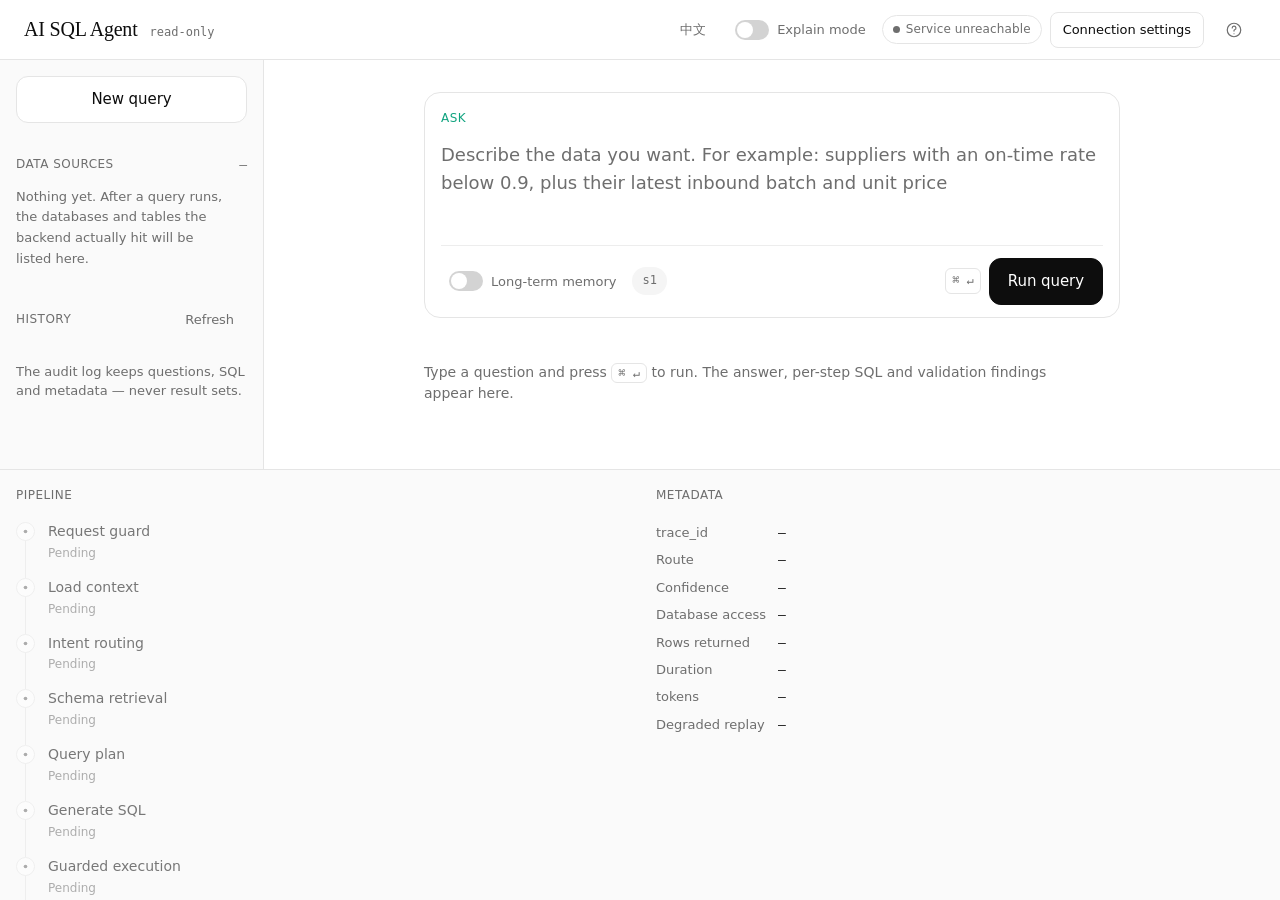
==== commit 5ea97fc4: "feat(ui): rebuild the query console Replace the single-column debug page with a three-pane workbench" ====
--- a/ai_sql_api/static/index.html
+++ b/ai_sql_api/static/index.html
@@ -1,401 +1,1589 @@
 <!doctype html>
-<html lang="zh-CN">
-<head>
+<html lang="en"><head>
 <meta charset="utf-8">
 <meta name="viewport" content="width=device-width, initial-scale=1">
-<title>AI SQL Agent · 自然语言查数</title>
+<title data-i18n="title">AI SQL Agent · Console</title>
 <style>
-  :root {
-    --bg: #f6f7f9; --panel: #fff; --border: #e3e6ea; --text: #1f2328;
-    --muted: #6b7280; --accent: #2563eb; --ok: #15803d; --warn: #b45309;
-    --err: #b91c1c; --code-bg: #0f172a; --code-fg: #e2e8f0;
+/* ─── tokens — OpenAI design system (tokens.css, 原样绑定) ──────────── */
+:root {
+  /* ─── Surface ──────────────────────────────────────────────────── */
+  --bg:           #ffffff;
+  --surface:      #f5f5f5;             /* pearl — card surface, elevated panel */
+  --surface-warm: #fafafa;             /* mist — section break, footer */
+
+  /* ─── Foreground ───────────────────────────────────────────────── */
+  --fg:   #0d0d0d;                     /* ink black — primary text, brand mark */
+  --fg-2: #1a1a1a;                     /* soft black — alternative headings */
+  --muted: #6e6e6e;                    /* slate — secondary text, captions */
+  --meta:  #9b9b9b;                    /* ash — tertiary, placeholder */
+
+  /* ─── Border ───────────────────────────────────────────────────── */
+  --border:      #e5e5e5;             /* hairline — standard separator */
+  --border-soft: #ededed;             /* card outline on white surface */
+
+  /* ─── Accent ───────────────────────────────────────────────────── */
+  --accent:        #10a37f;           /* OpenAI Teal — links, highlight, CTA */
+  --accent-on:     #ffffff;
+  --accent-hover:  #0a7a5e;           /* teal deep — hover/pressed */
+  --accent-active: color-mix(in oklab, var(--accent), black 14%);
+
+  /* ─── Semantic ─────────────────────────────────────────────────── */
+  --success: #10a37f;                 /* teal — success path */
+  --warn:    #f5a623;                 /* amber — advisory */
+  --danger:  #ef4146;                 /* error — validation, destructive */
+
+  /* ─── Typography ───────────────────────────────────────────────── */
+  --font-display: "Signifier", "Source Serif Pro", Georgia, ui-serif, serif;
+  --font-body:    "Söhne", "Inter", system-ui, -apple-system, "Segoe UI", sans-serif;
+  --font-mono:    "Söhne Mono", ui-monospace, "JetBrains Mono", Menlo, Consolas, monospace;
+
+  --text-xs:   12px;
+  --text-sm:   13px;
+  --text-base: 16px;
+  --text-lg:   18px;
+  --text-xl:   20px;
+  --text-2xl:  28px;
+  --text-3xl:  40px;
+  --text-4xl:  56px;
+
+  --leading-body:     1.65;
+  --leading-tight:    1.08;
+  --tracking-display: -0.02em;
+
+  /* ─── Spacing ──────────────────────────────────────────────────── */
+  --space-1:  4px;
+  --space-2:  8px;
+  --space-3:  12px;
+  --space-4:  16px;
+  --space-5:  20px;
+  --space-6:  24px;
+  --space-8:  32px;
+  --space-12: 48px;
+  --space-16: 64px;
+
+  --section-y-desktop: 96px;
+  --section-y-tablet:  64px;
+  --section-y-phone:   48px;
+
+  /* ─── Radius ───────────────────────────────────────────────────── */
+  --radius-sm:   12px;
+  --radius-md:   16px;
+  --radius-lg:   16px;
+  --radius-pill: 9999px;
+
+  /* ─── Elevation ────────────────────────────────────────────────── */
+  --elev-flat:   none;
+  --elev-ring:   0 0 0 1px var(--border);
+  --elev-raised: 0 4px 16px rgba(13, 13, 13, 0.06);
+
+  /* ─── Focus ────────────────────────────────────────────────────── */
+  --focus-ring: 0 0 0 3px rgba(16, 163, 127, 0.12);
+
+  /* ─── Motion ───────────────────────────────────────────────────── */
+  --motion-fast:   150ms;
+  --motion-base:   220ms;
+  --ease-standard: cubic-bezier(0.16, 1, 0.3, 1);
+
+  /* ─── Layout ───────────────────────────────────────────────────── */
+  --container-max:            1200px;
+  --container-gutter-desktop: 48px;
+  --container-gutter-tablet:  24px;
+  --container-gutter-phone:   24px;
+
+  /* derived — console shell */
+  --accent-soft: color-mix(in oklch, var(--accent) 10%, transparent);
+  --warn-soft:   color-mix(in oklch, var(--warn) 14%, transparent);
+  --danger-soft: color-mix(in oklch, var(--danger) 12%, transparent);
+  --fg-soft:     color-mix(in oklch, var(--fg) 4%, transparent);
+  --topbar-h:    60px;
+  --rail-left:   304px;
+  --rail-right:  344px;
+}
+
+/* ─── reset & base ─────────────────────────────────────────────────── */
+*, *::before, *::after { box-sizing: border-box; }
+html { -webkit-text-size-adjust: 100%; }
+body {
+  margin: 0;
+  background: var(--bg);
+  color: var(--fg);
+  font-family: var(--font-body);
+  font-size: var(--text-base);
+  line-height: var(--leading-body);
+  -webkit-font-smoothing: antialiased;
+}
+img, svg { display: block; max-width: 100%; }
+a { color: inherit; text-decoration: none; }
+button { font: inherit; cursor: pointer; }
+p { margin: 0; text-wrap: pretty; }
+h1, h2, h3, h4 { margin: 0; text-wrap: balance; }
+:focus-visible {
+  outline: 2px solid var(--accent);
+  outline-offset: 2px;
+  box-shadow: var(--focus-ring);
+}
+::selection { background: var(--accent-soft); }
+
+/* ─── type helpers ─────────────────────────────────────────────────── */
+.h2 { font-size: var(--text-2xl); font-weight: 600; line-height: 1.2; letter-spacing: -0.005em; }
+.h3 { font-size: var(--text-xl); font-weight: 600; line-height: 1.3; }
+.eyebrow { font-family: var(--font-body); font-size: var(--text-xs); font-weight: 500; letter-spacing: 0.04em; text-transform: uppercase; color: var(--accent); }
+.rail-title { font-size: var(--text-xs); font-weight: 500; letter-spacing: 0.04em; text-transform: uppercase; color: var(--muted); }
+.caption { font-size: var(--text-sm); font-weight: 500; line-height: 1.4; color: var(--muted); }
+.body-sm { font-size: 14px; line-height: 1.55; }
+.muted { color: var(--muted); }
+.num { font-family: var(--font-mono); font-variant-numeric: tabular-nums; }
+.mono { font-family: var(--font-mono); }
+
+/* ─── shell ────────────────────────────────────────────────────────── */
+.note {
+  margin-top: var(--space-4);
+  padding: var(--space-4);
+  background: var(--surface-warm);
+  border: 1px solid var(--border-soft);
+  border-radius: var(--radius-sm);
+}
+.note-tag {
+  display: block; margin-bottom: var(--space-2);
+  font-family: var(--font-mono); font-size: var(--text-xs);
+  letter-spacing: 0.06em; color: var(--muted);
+}
+.note-text { font-size: 14px; line-height: 1.7; color: var(--fg-2); }
+.note-src {
+  margin-top: var(--space-3); font-family: var(--font-mono);
+  font-size: var(--text-xs); line-height: 1.5; color: var(--muted);
+  overflow-wrap: anywhere; word-break: normal;
+}
+.note-sm { margin-top: var(--space-2); padding: var(--space-3); }
+.note-sm .note-text { font-size: 13px; line-height: 1.6; }
+.note-sm .note-tag { margin-bottom: 6px; }
+.skip-link {
+  position: absolute; left: var(--space-6); top: -100px; z-index: 30;
+  display: inline-flex; align-items: center; min-height: 44px; padding: 10px 18px;
+  background: var(--fg); color: var(--bg);
+  border-radius: var(--radius-sm); font-size: 15px; font-weight: 500;
+  transition: top var(--motion-fast) var(--ease-standard);
+}
+.skip-link:focus-visible { top: var(--space-2); }
+.topbar {
+  position: sticky; top: 0; z-index: 20;
+  height: var(--topbar-h);
+  display: flex; align-items: center; justify-content: space-between;
+  gap: var(--space-4);
+  padding: 0 var(--space-6);
+  background: color-mix(in oklch, var(--bg) 88%, transparent);
+  backdrop-filter: blur(12px);
+  border-bottom: 1px solid var(--border);
+}
+.brand { display: flex; align-items: baseline; gap: var(--space-3); min-width: 0; }
+.brand .mark { font-family: var(--font-display); font-size: var(--text-xl); letter-spacing: -0.01em; color: var(--fg); }
+.brand .env { font-family: var(--font-mono); font-size: var(--text-xs); color: var(--muted); }
+.topbar-actions { display: flex; align-items: center; gap: var(--space-2); }
+
+.console {
+  display: grid;
+  grid-template-columns: var(--rail-left) minmax(0, 1fr) var(--rail-right);
+  height: calc(100vh - var(--topbar-h));
+}
+.rail { overflow-y: auto; padding: var(--space-6); display: flex; flex-direction: column; gap: var(--space-8); }
+.rail-l { border-right: 1px solid var(--border); background: var(--surface-warm); }
+.rail-r { border-left: 1px solid var(--border); background: var(--surface-warm); }
+.workbench { overflow-y: auto; display: flex; flex-direction: column; }
+.workbench-inner { width: 100%; max-width: 760px; margin-inline: auto; padding: var(--space-8) var(--space-8) var(--space-16); display: flex; flex-direction: column; gap: var(--space-6); }
+.stack-3 > * + * { margin-top: var(--space-3); }
+.stack-4 > * + * { margin-top: var(--space-4); }
+.stack-6 > * + * { margin-top: var(--space-6); }
+.row-between { display: flex; align-items: center; justify-content: space-between; gap: var(--space-3); }
+
+/* ─── buttons ──────────────────────────────────────────────────────── */
+.btn {
+  display: inline-flex; align-items: center; justify-content: center; gap: var(--space-2);
+  min-height: 44px;
+  padding: 10px 18px;
+  border-radius: var(--radius-sm);
+  border: 1px solid transparent;
+  font-size: 15px; font-weight: 500; letter-spacing: -0.005em;
+  transition: background var(--motion-fast) var(--ease-standard), border-color var(--motion-fast) var(--ease-standard), color var(--motion-fast) var(--ease-standard);
+}
+.btn-primary { background: var(--fg); color: var(--bg); border-color: var(--fg); }
+.btn-primary:hover { background: var(--fg-2); color: var(--bg); border-color: var(--fg-2); }
+.btn-primary:disabled { background: var(--surface); color: var(--meta); border-color: var(--border); cursor: not-allowed; }
+.btn-secondary { background: var(--bg); color: var(--fg); border-color: var(--border); }
+.btn-secondary:hover { background: var(--surface-warm); color: var(--fg); border-color: color-mix(in oklch, var(--border), var(--fg) 18%); }
+.btn-ghost { background: transparent; color: var(--muted); border-color: transparent; padding-inline: var(--space-3); }
+.btn-ghost:hover { background: var(--surface); color: var(--fg); }
+.btn-sm { min-height: 36px; padding: 6px 12px; font-size: var(--text-sm); border-radius: var(--space-2); }
+.icon-btn {
+  display: inline-grid; place-items: center;
+  width: 44px; height: 44px;
+  border-radius: var(--radius-sm);
+  border: 1px solid transparent;
+  background: transparent; color: var(--muted);
+  transition: background var(--motion-fast) var(--ease-standard), color var(--motion-fast) var(--ease-standard);
+}
+.icon-btn:hover { background: var(--surface); color: var(--fg); }
+.icon-btn svg { width: 18px; height: 18px; }
+
+/* ─── chips / pills ────────────────────────────────────────────────── */
+.chip {
+  display: inline-flex; align-items: center; gap: 6px;
+  padding: 4px 10px;
+  background: var(--surface); color: var(--muted);
+  border-radius: var(--radius-pill);
+  font-size: var(--text-xs); font-weight: 500; letter-spacing: 0.01em;
+  white-space: nowrap;
+}
+.chip-db { font-family: var(--font-mono); }
+.chip-hit { background: var(--surface); color: var(--fg); box-shadow: inset 0 0 0 1px color-mix(in oklch, var(--fg) 20%, transparent); }
+.chip-warn { background: var(--warn-soft); color: color-mix(in oklch, var(--warn), black 34%); }
+.chip-danger { background: var(--danger-soft); color: color-mix(in oklch, var(--danger), black 22%); }
+.dot { width: 7px; height: 7px; border-radius: var(--radius-pill); background: currentColor; flex: none; }
+.status-chip { border: 1px solid var(--border); background: var(--bg); }
+.status-chip.is-live { border-color: color-mix(in oklch, var(--accent) 34%, var(--border)); background: var(--accent-soft); color: var(--accent-hover); }
+.status-chip.is-demo { color: var(--muted); }
+
+.ask-chip {
+  display: inline-flex; align-items: center;
+  min-height: 40px; padding: 6px 14px;
+  border-radius: var(--radius-pill);
+  border: 1px solid var(--border);
+  background: var(--bg); color: var(--muted);
+  font-size: var(--text-sm); text-align: left;
+  transition: background var(--motion-fast) var(--ease-standard), color var(--motion-fast) var(--ease-standard), border-color var(--motion-fast) var(--ease-standard);
+}
+.ask-chip:hover { background: var(--surface-warm); color: var(--fg); border-color: color-mix(in oklch, var(--border), var(--fg) 18%); }
+
+/* ─── cards ────────────────────────────────────────────────────────── */
+.card {
+  background: var(--bg);
+  border: 1px solid var(--border-soft);
+  border-radius: var(--radius-md);
+  padding: var(--space-6);
+}
+.card-tight { padding: var(--space-4); }
+.card-flag { border-color: color-mix(in oklch, var(--warn) 40%, var(--border)); background: color-mix(in oklch, var(--warn) 5%, var(--bg)); }
+.flag-in { animation: flagIn 520ms var(--ease-standard) both; }
+@keyframes flagIn {
+  from { border-color: var(--warn); background: color-mix(in oklch, var(--warn) 16%, var(--bg)); }
+  to   { border-color: color-mix(in oklch, var(--warn) 40%, var(--border)); background: color-mix(in oklch, var(--warn) 5%, var(--bg)); }
+}
+
+/* ─── composer ─────────────────────────────────────────────────────── */
+.composer { background: var(--bg); border: 1px solid var(--border); border-radius: var(--radius-md); padding: var(--space-4) var(--space-4) var(--space-3); transition: border-color var(--motion-fast) var(--ease-standard); }
+.composer:focus-within { border-color: var(--accent); box-shadow: var(--focus-ring); }
+.composer textarea {
+  width: 100%; border: 0; resize: none; outline: none;
+  background: transparent; color: var(--fg);
+  font: inherit; font-size: var(--text-lg); line-height: 1.55;
+  min-height: 76px; padding: 0;
+}
+.composer textarea::placeholder { color: var(--muted); }
+.composer-foot { display: flex; align-items: center; justify-content: space-between; gap: var(--space-3); margin-top: var(--space-3); padding-top: var(--space-3); border-top: 1px solid var(--border-soft); }
+.composer-foot-left { display: flex; align-items: center; gap: var(--space-2); flex-wrap: wrap; }
+.kbd { font-family: var(--font-mono); font-size: var(--text-xs); color: var(--muted); border: 1px solid var(--border); border-radius: 6px; padding: 2px 6px; background: var(--bg); }
+.ask-chips { display: flex; flex-wrap: wrap; gap: var(--space-2); }
+
+/* toggle */
+.toggle { display: inline-flex; align-items: center; gap: var(--space-2); min-height: 36px; padding: 0 var(--space-2); border-radius: var(--radius-pill); color: var(--muted); font-size: var(--text-sm); background: transparent; border: 0; }
+.toggle:hover { color: var(--fg); }
+.toggle .track { width: 34px; height: 20px; border-radius: var(--radius-pill); background: color-mix(in oklch, var(--fg) 18%, transparent); position: relative; transition: background var(--motion-fast) var(--ease-standard); flex: none; }
+.toggle .track::after { content: ''; position: absolute; top: 2px; left: 2px; width: 16px; height: 16px; border-radius: var(--radius-pill); background: var(--bg); transition: transform var(--motion-fast) var(--ease-standard); }
+.toggle[aria-pressed="true"] { color: var(--fg); }
+.toggle[aria-pressed="true"] .track { background: var(--fg); }
+.toggle[aria-pressed="true"] .track::after { transform: translateX(14px); }
+
+/* ─── rail lists ───────────────────────────────────────────────────── */
+.rail-list { display: flex; flex-direction: column; gap: var(--space-1); }
+.src {
+  display: block; width: 100%; text-align: left;
+  padding: 10px 12px; border-radius: var(--space-2);
+  border: 1px solid transparent; background: transparent;
+  transition: background var(--motion-fast) var(--ease-standard), border-color var(--motion-fast) var(--ease-standard);
+}
+.src:hover { background: var(--bg); border-color: var(--border-soft); }
+.src.is-hit { background: var(--bg); border-color: color-mix(in oklch, var(--fg) 30%, var(--border)); }
+.src-head { display: flex; align-items: center; justify-content: space-between; gap: var(--space-2); }
+.src-name { font-family: var(--font-mono); font-size: 13px; font-weight: 500; color: var(--fg); }
+.src-tables { font-size: var(--text-xs); color: var(--muted); margin-top: 3px; line-height: 1.45; word-break: break-word; }
+
+.hist {
+  display: block; width: 100%; text-align: left;
+  padding: 12px 10px; border-radius: var(--space-2);
+  border: 1px solid transparent; background: transparent;
+  transition: background var(--motion-fast) var(--ease-standard), border-color var(--motion-fast) var(--ease-standard);
+}
+.hist:hover { background: var(--bg); border-color: var(--border-soft); }
+.hist[aria-current="true"] { background: var(--bg); border-color: color-mix(in oklch, var(--fg) 22%, var(--border)); }
+.hist-q { font-size: 13px; line-height: 1.5; color: var(--fg); display: -webkit-box; -webkit-line-clamp: 2; -webkit-box-orient: vertical; overflow: hidden; }
+.hist-meta { display: flex; align-items: center; gap: 6px; flex-wrap: wrap; margin-top: 6px; }
+.hist-time { font-family: var(--font-mono); font-size: var(--text-xs); color: var(--muted); }
+
+/* ─── pipeline (right rail) ────────────────────────────────────────── */
+.pipe { display: flex; flex-direction: column; }
+.pipe-step { display: grid; grid-template-columns: 20px minmax(0, 1fr); gap: var(--space-3); padding-bottom: var(--space-4); position: relative; }
+.pipe-step:last-child { padding-bottom: 0; }
+.pipe-step::before { content: ''; position: absolute; left: 9px; top: 18px; bottom: 0; width: 1px; background: var(--border); }
+.pipe-step:last-child::before { display: none; }
+.pipe-node { width: 19px; height: 19px; border-radius: var(--radius-pill); border: 1px solid var(--border); background: var(--bg); display: grid; place-items: center; position: relative; z-index: 1; }
+.pipe-node svg { width: 11px; height: 11px; color: var(--muted); }
+.pipe-step.is-done .pipe-node { border-color: color-mix(in oklch, var(--fg) 30%, var(--border)); }
+.pipe-step.is-done .pipe-node svg { color: var(--fg); }
+.pipe-step.is-flag .pipe-node { border-color: var(--warn); background: color-mix(in oklch, var(--warn) 14%, var(--bg)); }
+.pipe-step.is-flag .pipe-node svg { color: color-mix(in oklch, var(--warn), black 34%); }
+.pipe-step.is-skip { opacity: 0.55; }
+.pipe-step.is-active .pipe-node { border-color: var(--fg); background: var(--fg); }
+.pipe-step.is-active .pipe-label { font-weight: 600; }
+.pipe-node .pulse { width: 7px; height: 7px; border-radius: var(--radius-pill); background: var(--bg); animation: pulse 900ms var(--ease-standard) infinite; }
+@keyframes pulse { 0%, 100% { opacity: 1; } 50% { opacity: 0.3; } }
+.pipe-label { display: block; font-size: 14px; font-weight: 500; line-height: 1.35; }
+.pipe-detail { display: block; font-size: var(--text-xs); color: var(--muted); line-height: 1.5; margin-top: 3px; word-break: break-word; }
+
+.kv { display: grid; grid-template-columns: minmax(88px, auto) minmax(0, 1fr); gap: 6px var(--space-3); font-size: var(--text-sm); }
+.kv dt { color: var(--muted); }
+.kv dd { margin: 0; font-family: var(--font-mono); color: var(--fg); word-break: break-all; }
+
+/* ─── steps / sql ──────────────────────────────────────────────────── */
+.step-head { display: flex; align-items: center; justify-content: space-between; gap: var(--space-3); flex-wrap: wrap; }
+.step-title { display: flex; align-items: center; gap: var(--space-2); font-size: 14px; font-weight: 500; }
+.step-idx { font-family: var(--font-mono); font-size: var(--text-xs); color: var(--muted); border: 1px solid var(--border); border-radius: 6px; padding: 1px 6px; }
+.sql {
+  margin: var(--space-3) 0 0;
+  padding: var(--space-4);
+  background: var(--surface);
+  border-radius: var(--radius-sm);
+  font-family: var(--font-mono); font-size: 13px; line-height: 1.6;
+  color: var(--fg-2);
+  white-space: pre-wrap; word-break: break-word;
+  overflow-x: auto;
+}
+.sql .kw { color: var(--muted); }
+.tabs { display: flex; gap: var(--space-1); margin-top: var(--space-4); border-bottom: 1px solid var(--border); }
+.tab {
+  min-height: 36px; padding: 0 12px 8px; background: transparent; border: 0;
+  border-bottom: 2px solid transparent; margin-bottom: -1px;
+  font-size: var(--text-sm); font-weight: 500; color: var(--muted);
+  transition: color var(--motion-fast) var(--ease-standard), border-color var(--motion-fast) var(--ease-standard);
+}
+.tab:hover { color: var(--fg); }
+.tab[aria-selected="true"] { color: var(--fg); border-bottom-color: var(--fg); }
+
+/* ─── table ────────────────────────────────────────────────────────── */
+.table-wrap { overflow-x: auto; margin-top: var(--space-4); border: 1px solid var(--border-soft); border-radius: var(--radius-sm); }
+.table-wrap:focus-visible { outline: 2px solid var(--accent); outline-offset: 2px; box-shadow: var(--focus-ring); }
+.ds-table { width: 100%; border-collapse: collapse; font-size: 14px; }
+.ds-table th, .ds-table td { padding: 10px 14px; text-align: left; border-bottom: 1px solid var(--border-soft); white-space: nowrap; }
+.ds-table thead th { background: var(--surface-warm); color: var(--muted); font-weight: 500; font-family: var(--font-mono); font-size: var(--text-xs); letter-spacing: 0.03em; }
+.ds-table tbody tr:last-child td { border-bottom: 0; }
+.ds-table tbody tr:hover td { background: var(--fg-soft); }
+.ds-table .num-col { font-family: var(--font-mono); font-variant-numeric: tabular-nums; text-align: right; }
+
+/* ─── flags ────────────────────────────────────────────────────────── */
+.flag { display: grid; grid-template-columns: 18px minmax(0, 1fr); gap: var(--space-3); align-items: start; }
+.flag + .flag { margin-top: var(--space-4); padding-top: var(--space-4); border-top: 1px solid color-mix(in oklch, var(--warn) 26%, transparent); }
+.flag svg { width: 16px; height: 16px; margin-top: 3px; color: color-mix(in oklch, var(--warn), black 30%); }
+.flag-kind { display: block; font-family: var(--font-mono); font-size: var(--text-xs); color: color-mix(in oklch, var(--warn), black 40%); }
+.flag-text { display: block; font-size: 14px; line-height: 1.55; margin-top: 2px; }
+.btn-jump {
+  display: inline-flex; align-items: center; min-height: 36px;
+  margin-top: var(--space-1); padding: 0; background: transparent; border: 0;
+  font-size: var(--text-sm); font-weight: 500;
+  color: color-mix(in oklch, var(--warn), black 42%);
+  text-decoration: underline; text-underline-offset: 3px;
+  transition: color var(--motion-fast) var(--ease-standard);
+}
+.btn-jump:hover { color: var(--fg); }
+.flash { animation: flash 900ms var(--ease-standard); }
+@keyframes flash { from { background: var(--fg-soft); } to { background: var(--bg); } }
+
+/* ─── empty state ──────────────────────────────────────────────────── */
+.empty { padding: var(--space-2) 0 0; }
+
+/* ─── dialog ───────────────────────────────────────────────────────── */
+dialog { border: 0; padding: 0; background: transparent; }
+dialog::backdrop { background: color-mix(in oklch, var(--fg) 34%, transparent); backdrop-filter: blur(2px); }
+.sheet { width: min(520px, calc(100vw - 32px)); background: var(--bg); border: 1px solid var(--border-soft); border-radius: var(--radius-md); box-shadow: var(--elev-raised); padding: var(--space-6); }
+.field { display: flex; flex-direction: column; gap: 6px; }
+.field label { font-size: var(--text-sm); color: var(--muted); }
+.input {
+  width: 100%; min-height: 44px; padding: 11px 14px;
+  border: 1px solid var(--border); border-radius: var(--radius-sm);
+  background: var(--bg); color: var(--fg); font: inherit; font-size: 15px;
+}
+.input::placeholder { color: var(--muted); }
+.input:focus { outline: none; border-color: var(--accent); box-shadow: var(--focus-ring); }
+.grid-2 { display: grid; grid-template-columns: 1fr 1fr; gap: var(--space-4); }
+
+/* ─── spinner ──────────────────────────────────────────────────────── */
+.spin { width: 15px; height: 15px; border: 2px solid color-mix(in oklch, var(--bg) 40%, transparent); border-top-color: var(--bg); border-radius: var(--radius-pill); animation: spin 700ms linear infinite; }
+.btn-primary:disabled .spin { border-color: color-mix(in oklch, var(--fg) 16%, transparent); border-top-color: var(--muted); }
+@keyframes spin { to { transform: rotate(360deg); } }
+.fade-in { animation: fade var(--motion-base) var(--ease-standard) both; }
+@keyframes fade { from { opacity: 0; transform: translateY(6px); } to { opacity: 1; transform: none; } }
+@media (prefers-reduced-motion: reduce) {
+  *, *::before, *::after {
+    animation-duration: 1ms !important;
+    animation-iteration-count: 1 !important;
+    transition-duration: 1ms !important;
   }
-  @media (prefers-color-scheme: dark) {
-    :root {
-      --bg: #14171a; --panel: #1c2024; --border: #2c3238; --text: #e6e8ea;
-      --muted: #9aa4b2; --accent: #60a5fa; --ok: #4ade80; --warn: #fbbf24;
-      --err: #f87171; --code-bg: #0b1120; --code-fg: #dbeafe;
-    }
+}
+
+/* ─── responsive ───────────────────────────────────────────────────── */
+@media (max-width: 1280px) {
+  :root { --rail-left: 264px; }
+  .rail { padding: var(--space-4); }
+  .console { grid-template-columns: var(--rail-left) minmax(0, 1fr); }
+  .rail-r {
+    grid-column: 1 / -1; border-left: 0; border-top: 1px solid var(--border);
+    display: grid; grid-template-columns: 1fr 1fr; gap: var(--space-8); align-items: start;
   }
-  * { box-sizing: border-box; }
-  body {
-    margin: 0; background: var(--bg); color: var(--text);
-    font: 15px/1.6 -apple-system, "PingFang SC", "Microsoft YaHei", system-ui, sans-serif;
-  }
-  header {
-    background: var(--panel); border-bottom: 1px solid var(--border);
-    padding: 14px 20px; display: flex; gap: 12px; align-items: center; flex-wrap: wrap;
-  }
-  header h1 { font-size: 17px; margin: 0; font-weight: 650; }
-  header .sub { color: var(--muted); font-size: 13px; }
-  main { max-width: 980px; margin: 0 auto; padding: 20px; }
-  .card {
-    background: var(--panel); border: 1px solid var(--border);
-    border-radius: 10px; padding: 16px; margin-bottom: 16px;
-  }
-  label { display: block; font-size: 13px; color: var(--muted); margin-bottom: 6px; }
-  input, textarea, button {
-    font: inherit; color: inherit; border-radius: 8px;
-    border: 1px solid var(--border); background: var(--bg); padding: 9px 11px;
-  }
-  input, textarea { width: 100%; }
-  textarea { resize: vertical; min-height: 74px; }
-  .row { display: flex; gap: 12px; flex-wrap: wrap; }
-  .row > div { flex: 1 1 200px; }
-  button {
-    background: var(--accent); color: #fff; border: none; cursor: pointer;
-    padding: 10px 20px; font-weight: 600;
-  }
-  button:disabled { opacity: .55; cursor: not-allowed; }
-  .actions { display: flex; gap: 10px; align-items: center; margin-top: 12px; }
-  .hint { color: var(--muted); font-size: 12px; }
-  .banner { border-radius: 8px; padding: 10px 12px; margin-bottom: 14px; font-size: 14px; }
-  .banner.err { background: rgba(185,28,28,.12); color: var(--err); }
-  .banner.warn { background: rgba(180,83,9,.14); color: var(--warn); }
-  .meta { display: flex; gap: 14px; flex-wrap: wrap; font-size: 12px; color: var(--muted); }
-  .meta code { background: var(--bg); padding: 1px 6px; border-radius: 5px; }
-  pre {
-    background: var(--code-bg); color: var(--code-fg); padding: 12px;
-    border-radius: 8px; overflow-x: auto; font-size: 13px; margin: 8px 0 0;
-  }
-  .step { border-top: 1px solid var(--border); padding-top: 14px; margin-top: 14px; }
-  .step:first-of-type { border-top: none; padding-top: 0; margin-top: 0; }
-  .tag {
-    display: inline-block; font-size: 12px; padding: 1px 8px; border-radius: 999px;
-    border: 1px solid var(--border); color: var(--muted); margin-left: 8px;
-  }
-  .tag.ok { color: var(--ok); border-color: currentColor; }
-  .tag.err { color: var(--err); border-color: currentColor; }
-  .tag.warn { color: var(--warn); border-color: currentColor; }
-  .scroll { overflow-x: auto; margin-top: 10px; }
-  table { border-collapse: collapse; font-size: 13px; min-width: 100%; }
-  th, td { border: 1px solid var(--border); padding: 6px 10px; text-align: left; white-space: nowrap; }
-  th { background: var(--bg); font-weight: 600; }
-  .examples { display: flex; gap: 8px; flex-wrap: wrap; margin-top: 10px; }
-  .history-head { display: flex; justify-content: space-between; align-items: center; }
-  .history-head h2 { font-size: 15px; margin: 0; font-weight: 600; }
-  .history-head button {
-    background: transparent; color: var(--accent); border: 1px solid var(--border);
-    padding: 4px 10px; font-size: 13px; font-weight: 500;
-  }
-  .history-item {
-    border-top: 1px solid var(--border); padding: 10px 0; cursor: pointer;
-    display: flex; gap: 10px; align-items: baseline; justify-content: space-between;
-  }
-  .history-item:hover { background: var(--bg); }
-  .history-item .q { flex: 1; min-width: 0; overflow: hidden; text-overflow: ellipsis; white-space: nowrap; }
-  .history-item .when { color: var(--muted); font-size: 12px; white-space: nowrap; }
-  .dot { display: inline-block; width: 7px; height: 7px; border-radius: 50%; margin-right: 7px; }
-  .dot.ok { background: var(--ok); }
-  .dot.err { background: var(--err); }
-  .dot.warn { background: var(--warn); }
-  .examples button {
-    background: transparent; color: var(--accent); border: 1px solid var(--border);
-    padding: 5px 10px; font-size: 13px; font-weight: 500;
-  }
+}
+@media (max-width: 920px) {
+  .console { grid-template-columns: minmax(0, 1fr); height: auto; }
+  .rail, .workbench { overflow: visible; height: auto; }
+  .workbench { order: 1; }
+  .rail-r { order: 2; grid-column: auto; border-left: 0; border-top: 1px solid var(--border); display: flex; }
+  .rail-l { order: 3; border-right: 0; border-bottom: 0; border-top: 1px solid var(--border); }
+  .workbench-inner { padding: var(--space-6) var(--container-gutter-phone) var(--space-12); }
+  .topbar { padding-inline: var(--container-gutter-phone); }
+  .brand .env { display: none; }
+  .grid-2 { grid-template-columns: 1fr; }
+}
 </style>
 </head>
 <body>
-<header>
-  <h1>AI SQL Agent</h1>
-  <span class="sub">用中文问，系统检索 Schema、规划步骤、生成并执行只读 SQL</span>
+
+<a class="skip-link" href="#q" id="skipToAsk" data-od-id="skip-to-composer" data-i18n="skip">Skip to question box</a>
+
+<header class="topbar" data-od-id="topbar">
+  <div class="brand">
+    <span class="mark">AI SQL Agent</span>
+    <span class="env" id="envLabel" data-i18n="env.readonly">read-only</span>
+  </div>
+  <div class="topbar-actions">
+    <button class="btn btn-ghost btn-sm" id="btnLang" type="button" data-od-id="lang-toggle">中文</button>
+    <button class="toggle" id="btnExplain" aria-pressed="false" type="button" data-od-id="explain-toggle">
+      <span class="track" aria-hidden="true"></span><span data-i18n="explain">Explain mode</span>
+    </button>
+    <span class="chip status-chip is-demo" id="connChip" data-od-id="connection-status">
+      <span class="dot"></span><span id="connText" data-i18n="conn.checking">Checking connection…</span>
+    </span>
+    <button class="btn btn-secondary btn-sm" id="btnSettings" data-od-id="open-settings" data-i18n="settings">Connection settings</button>
+    <button class="icon-btn" id="btnHelp" data-od-id="open-help" data-i18n-aria="shortcuts" aria-label="Keyboard shortcuts">
+      <svg viewBox="0 0 24 24" fill="none" stroke="currentColor" stroke-width="1.6" stroke-linecap="round"><circle cx="12" cy="12" r="9"></circle><path d="M9.6 9.2a2.5 2.5 0 1 1 3.3 2.4c-.6.2-.9.7-.9 1.3v.5"></path><path d="M12 17h.01"></path></svg>
+    </button>
+  </div>
 </header>
 
-<main>
-  <div class="card">
-    <div class="row">
-      <div>
-        <label for="apiKey">API Key<span class="hint">（存在浏览器本地，不上传）</span></label>
-        <input id="apiKey" type="password" placeholder="鉴权关闭时可留空" autocomplete="off">
+<div class="console">
+
+  <!-- ─── left rail ─────────────────────────────────────────────── -->
+  <aside class="rail rail-l" data-od-id="rail-sources">
+    <button class="btn btn-secondary" id="btnNew" data-od-id="new-query" style="width:100%" data-i18n="newQuery">New query</button>
+    <section>
+      <div class="row-between" style="margin-bottom:var(--space-3)">
+        <h2 class="rail-title" data-i18n="sources">Data sources</h2>
+        <span class="caption num" id="hitCount">—</span>
       </div>
-      <div>
-        <label for="userId">用户 ID</label>
-        <input id="userId" placeholder="li">
+      <div class="rail-list" id="sourceList"></div>
+      <div id="sourcesPool"></div>
+      <div id="sourcesNote"></div>
+    </section>
+
+    <section data-od-id="rail-history">
+      <div class="row-between" style="margin-bottom:var(--space-3)">
+        <h2 class="rail-title" data-i18n="history">History</h2>
+        <button class="btn btn-ghost btn-sm" id="btnRefreshHistory" data-i18n="refresh">Refresh</button>
       </div>
-      <div>
-        <label for="sessionId">会话 ID<span class="hint">（同一会话共享上下文）</span></label>
-        <input id="sessionId">
+      <div class="rail-list" id="historyList"></div>
+      <p class="caption" style="margin-top:var(--space-3); line-height:1.5">
+        <span data-i18n="audit.note">The audit log keeps questions, SQL and metadata — never result sets.</span>
+      </p>
+      <div id="auditNote"></div>
+    </section>
+  </aside>
+
+  <!-- ─── center ────────────────────────────────────────────────── -->
+  <main class="workbench" id="workbench" data-od-id="workbench">
+    <div class="workbench-inner">
+
+      <section data-od-id="composer">
+        <div class="composer">
+          <label for="q" class="eyebrow" style="display:block;margin-bottom:var(--space-3)" data-i18n="ask">Ask</label>
+          <textarea id="q" rows="3" data-i18n-ph="ask.ph" placeholder="Describe the data you want."></textarea>
+          <div class="composer-foot">
+            <div class="composer-foot-left">
+              <button class="toggle" id="btnLongTerm" aria-pressed="false" type="button">
+                <span class="track" aria-hidden="true"></span><span data-i18n="longTerm">Long-term memory</span>
+              </button>
+              <span class="chip mono" id="sessionChip">s1</span>
+            </div>
+            <div class="composer-foot-left">
+              <span class="kbd">⌘ ↵</span>
+              <button class="btn btn-primary" id="btnRun" data-od-id="run-query" data-i18n="run">Run query</button>
+            </div>
+          </div>
+        </div>
+        <div class="ask-chips" style="margin-top:var(--space-3)" id="askChips"></div>
+        <div id="composerNote"></div>
+      </section>
+
+      <section id="result" data-od-id="result" aria-live="polite" aria-busy="false"></section>
+
+      
+
+    </div>
+  </main>
+
+  <!-- ─── right rail ────────────────────────────────────────────── -->
+  <aside class="rail rail-r" data-od-id="rail-trace">
+    <section>
+      <h2 class="rail-title" style="margin-bottom:var(--space-4)" data-i18n="pipe.title">Pipeline</h2>
+      <div class="pipe" id="pipeline"></div>
+    </section>
+    <section data-od-id="rail-meta">
+      <h2 class="rail-title" style="margin-bottom:var(--space-4)" data-i18n="meta.title">Metadata</h2>
+      <dl class="kv" id="metaList"></dl>
+    </section>
+  </aside>
+</div>
+
+<!-- ─── settings dialog ─────────────────────────────────────────── -->
+<dialog id="dlgSettings" data-od-id="settings-dialog">
+  <form method="dialog" class="sheet stack-6">
+    <div>
+      <h2 class="h3" data-i18n="settings">Connection settings</h2>
+      <p class="caption" style="margin-top:6px" data-i18n="set.desc">Leave blank to use the same origin.</p>
+    </div>
+    <div class="stack-4">
+      <div class="field">
+        <label for="setBase" data-i18n="set.base">Service address</label>
+        <input class="input" id="setBase" data-i18n-ph="set.base.ph" placeholder="http://127.0.0.1:8000" autocomplete="off">
+      </div>
+      <div class="field">
+        <label for="setKey" data-i18n="set.key">API key (X-API-Key) · this tab only</label>
+        <input class="input" id="setKey" type="password" data-i18n-ph="set.key.ph" placeholder="may be blank" autocomplete="off">
+      </div>
+      <div class="grid-2">
+        <div class="field">
+          <label for="setUser">user_id</label>
+          <input class="input" id="setUser" placeholder="li" autocomplete="off">
+        </div>
+        <div class="field">
+          <label for="setSession">session_id</label>
+          <input class="input" id="setSession" placeholder="s1" autocomplete="off">
+        </div>
       </div>
     </div>
-
-    <div style="margin-top:14px">
-      <label for="query">你的问题</label>
-      <textarea id="query" placeholder="例如：查询准时率低于0.9的供应商名称"></textarea>
+    <div class="row-between">
+      <button class="btn btn-ghost" type="button" onclick="document.getElementById('dlgSettings').close('cancel')" data-i18n="cancel">Cancel</button>
+      <button class="btn btn-primary" id="btnSaveSettings" value="save" type="submit" data-i18n="save">Save and reconnect</button>
     </div>
-
-    <div class="examples">
-      <button type="button" data-example="查询准时率低于0.9的供应商名称">单库示例</button>
-      <button type="button" data-example="查询实际成本超过预算的项目的采购总金额">跨库示例</button>
-      <button type="button" data-example="解释一下刚才的查询结果">追问示例</button>
-    </div>
-
-    <div class="actions">
-      <button id="submit">查询</button>
-      <label style="display:flex;align-items:center;gap:6px;margin:0;color:var(--muted)">
-        <input id="longTerm" type="checkbox" style="width:auto"> 启用个人知识库
-      </label>
-      <span class="hint" id="status"></span>
+  </form>
+</dialog>
+
+<dialog id="dlgHelp">
+  <div class="sheet stack-6">
+    <h2 class="h3" data-i18n="shortcuts">Keyboard shortcuts</h2>
+    <dl class="kv">
+      <dt data-i18n="sc.submit">Run query</dt><dd>⌘ / Ctrl + Enter</dd>
+      <dt data-i18n="sc.focus">Focus question box</dt><dd>/</dd>
+      <dt data-i18n="sc.settings">Open connection settings</dt><dd>⌘ / Ctrl + K</dd>
+      <dt data-i18n="sc.close">Close dialog</dt><dd>Esc</dd>
+    </dl>
+    <div style="display:flex;justify-content:flex-end">
+      <button class="btn btn-secondary" onclick="document.getElementById('dlgHelp').close()" data-i18n="gotIt">Got it</button>
     </div>
   </div>
-
-  <div id="result"></div>
-
-  <div class="card">
-    <div class="history-head">
-      <h2>最近查询</h2>
-      <button type="button" id="refreshHistory">刷新</button>
-    </div>
-    <div id="history"><div class="hint" style="padding-top:10px">加载中…</div></div>
-  </div>
-</main>
+</dialog>
 
 <script>
-(function () {
-  const $ = (id) => document.getElementById(id);
-  const store = {
-    get: (k, d) => localStorage.getItem("ai_sql." + k) || d,
-    set: (k, v) => localStorage.setItem("ai_sql." + k, v),
+/* ─── i18n ──────────────────────────────────────────────────────────
+   界面文案字典。默认英文；中文为对照。业务数据（库名、表名、SQL、
+   后端返回的 answer/reason/detail）不翻译——那是数据，不是界面。 */
+const I18N = {
+  en: {
+    'title': 'AI SQL Agent · Console',
+    'skip': 'Skip to question box',
+    'env.readonly': 'read-only',
+    'env.dbs': '{n} databases · read-only',
+    'explain': 'Explain mode',
+    'lang.aria': 'Switch language',
+    'conn.checking': 'Checking connection…',
+    'conn.ok': 'Connected',
+    'conn.okTo': 'Connected to {base}',
+    'conn.down': 'Service unreachable',
+    'settings': 'Connection settings',
+    'shortcuts': 'Keyboard shortcuts',
+    'newQuery': 'New query',
+    'sources': 'Data sources',
+    'sources.empty': 'Nothing yet. After a query runs, the databases and tables the backend actually hit will be listed here.',
+    'sources.tables': '{n} tables',
+    'sources.hit': 'hit',
+    'sources.noTables': 'table names not recorded',
+    'sources.hitCount': '{n}/{m} hit',
+    'sources.count': '{n} databases',
+    'sources.pooled': 'Tables reached by retrieval (cross-database queries record no attribution)',
+    'sources.prefill': 'In {db}, ',
+    'history': 'History',
+    'refresh': 'Refresh',
+    'audit.note': 'The audit log keeps questions, SQL and metadata — never result sets.',
+    'ask': 'Ask',
+    'ask.ph': 'Describe the data you want. For example: suppliers with an on-time rate below 0.9, plus their latest inbound batch and unit price',
+    'longTerm': 'Long-term memory',
+    'run': 'Run query',
+    'run.busy': 'Running',
+    'running': 'Running',
+    'running.at': 'Working on {stage}…',
+    'recent': 'Recently asked',
+    'empty.a': 'Type a question and press',
+    'empty.b': 'to run. The answer, per-step SQL and validation findings appear here.',
+    'route.database_query': 'Fetch data',
+    'route.data_qa': 'Conversational',
+    'chip.noDb': 'No database access',
+    'chip.degraded': 'Degraded replay',
+    'chip.degraded.title': 'Model unavailable — result replayed from previously successful SQL',
+    'chip.conversational': 'Chat',
+    'chip.needsCheck': 'Needs checking',
+    'chip.failed': 'Failed',
+    'risk.title': 'This result needs checking',
+    'risk.count': '{n} soft anomalies',
+    'risk.foot': 'The SQL ran and returned rows — the problem is in the result itself. Confirm the points above before trusting it.',
+    'risk.jump': 'See step {n} results →',
+    'severity.block': 'blocking',
+    'anomaly.empty_result': 'Empty result',
+    'anomaly.cardinality_deviation': 'Cardinality deviation',
+    'anomaly.semantic_mismatch': 'Semantic mismatch',
+    'anomaly.aggregation_unrequested': 'Unrequested aggregation',
+    'anomaly.shape_contradicts_plan': 'Shape contradicts plan',
+    'step': 'Step {n}',
+    'step.rows': '{n} rows',
+    'step.truncated': ' · truncated',
+    'step.repairs': '{n} repairs',
+    'step.failed': 'Execution failed',
+    'step.noRows': 'This step returned 0 rows.',
+    'step.table.aria': 'Result table for step {n}, {rows} rows',
+    'tab.rows': 'Results · {n} rows',
+    'copySql': 'Copy SQL',
+    'copied': 'Copied',
+    'memoryOnly': 'This turn was answered from session memory. No SQL ran, so there is no result set to check.',
+    'history.replay': 'History replay. The audit log keeps no result sets; {what}.',
+    'history.replay.cached': 'the data above comes from this session cache',
+    'history.replay.sqlOnly': 'this record left only SQL and metadata',
+    'history.notice': 'The audit log keeps SQL and metadata, not result sets — results can contain sensitive business data. Re-run to see the data.',
+    'history.reason': 'History record: the audit log kept SQL and metadata, not the result set.',
+    'history.label': 'History',
+    'rerun': 'Re-run with current settings',
+    'pipe.title': 'Pipeline',
+    'meta.title': 'Metadata',
+    'pipe.pending': 'Pending',
+    'pipe.active': 'In progress',
+    'pipe.skipped': 'No data fetch this turn — skipped',
+    'pipe.guard': 'Request guard',
+    'pipe.guard.d': 'API key · table/column permissions · rate limit · trace_id',
+    'pipe.context': 'Load context',
+    'pipe.context.d': 'Session {sid} · long-term memory {onoff}',
+    'pipe.route': 'Intent routing',
+    'pipe.retrieval': 'Schema retrieval',
+    'pipe.retrieval.d': 'BM25 + vector + RRF + rerank → {dbs}',
+    'pipe.plan': 'Query plan',
+    'pipe.plan.d': '{n} steps · {mode}',
+    'pipe.plan.cross': 'cross-database inlining',
+    'pipe.plan.single': 'single database',
+    'pipe.sqlgen': 'Generate SQL',
+    'pipe.sqlgen.d': 'dialect sqlite · {n} repairs',
+    'pipe.execute': 'Guarded execution',
+    'pipe.execute.d': 'read-only connection · timeout cap · row cap{trunc}',
+    'pipe.execute.trunc': ' · truncated',
+    'pipe.validate': 'Result validation',
+    'pipe.validate.flag': '{n} soft anomalies to check',
+    'pipe.validate.pass': 'Validation passed',
+    'pipe.validate.skip': 'Answered from memory — no result set to validate',
+    'on': 'on', 'off': 'off', 'yes': 'Yes', 'no': 'No',
+    'meta.route': 'Route',
+    'meta.confidence': 'Confidence',
+    'meta.dbAccess': 'Database access',
+    'meta.rows': 'Rows returned',
+    'meta.duration': 'Duration',
+    'meta.degraded': 'Degraded replay',
+    'err.401': 'Missing or invalid API key. Add one in connection settings.',
+    'err.403': 'Not permitted: this key cannot query as that user_id, or has no access to that table.',
+    'err.429': 'Rate limit or quota reached. Try again shortly.',
+    'err.503': 'The model or database is unavailable; the service returned a degradation reason.',
+    'err.generic': 'Cannot reach the service. Check the address and your network.',
+    'err.failed': 'Request failed',
+    'err.check': 'Check connection settings',
+    'set.desc': 'Leave blank to use the same origin. The API key may be empty when auth is disabled.',
+    'set.base': 'Service address',
+    'set.base.ph': 'http://127.0.0.1:8000 (blank = same origin)',
+    'set.key': 'API key (X-API-Key) · this tab only',
+    'set.key.ph': 'may be blank when auth is disabled',
+    'cancel': 'Cancel',
+    'save': 'Save and reconnect',
+    'sc.submit': 'Run query',
+    'sc.focus': 'Focus question box',
+    'sc.settings': 'Open connection settings',
+    'sc.close': 'Close dialog',
+    'gotIt': 'Got it',
+    'note.tag': 'Explain',
+    'x.composer': 'Press run and the request enters <code>POST /query</code>: auth, table/column permissions and rate limiting first, then a trace_id that follows the whole run, then session context, and only then routing. The eight stages in the right rail are that pipeline. Server logs index by the same trace_id, so the two sides line up.',
+    'x.composer.src': 'ai_sql_api/app.py · security.py · limits.py',
+    'x.answer': 'Routing decides whether this turn touches the database at all. DynamicIntentRouter splits questions into <code>database_query</code> (fetch data) and <code>data_qa</code> (answer from an existing result or memory) — the latter sends no SQL. Getting the direction wrong wastes everything downstream, so routing runs before schema retrieval. When the model is unavailable routing falls back to rules, which is why it still works offline.',
+    'x.answer.src': 'ai_sql_pipeline/routing.py · dynamic_service.py',
+    'x.risk': 'This is the most important design in the system. Hard errors (syntax, unknown column) stop the SQL and expose themselves. Soft anomalies are different: the SQL ran, rows came back, and the answer may still be to the wrong question — empty results, cardinality blown up by a join fan-out, an aggregation the user never asked for, semantics that do not match the question. Each of the four has its own checker, and findings must travel back to the client: written only to the server log, they stay silent errors as far as the user is concerned.',
+    'x.risk.src': 'result_validation/validator.py · cardinality.py · shape.py · self_check.py',
+    'x.step': "Each step's SQL is generated separately after the CoT plan picks a target database; across databases the previous step's result is inlined as the next step's filter. Execution passes a read-only guard that scans the whole statement rather than just the leading keyword — because <code>WITH x AS (...) INSERT INTO ...</code> is valid in both SQLite and PostgreSQL, so reading only the start would miss it. On failure the offending clause is located and rewritten, at most twice.",
+    'x.step.src': 'cot_planning/cot_planner.py · sql_generation/sql_generator.py · mcp_router/sql_guard.py · sql_repair/repairer.py',
+    'x.sources': 'The schema is not stuffed into the prompt wholesale. Retrieval works in three layers — database, table, column: BM25 keyword recall and vector recall each return a batch, RRF fuses and ranks them, a rerank pass follows, and a token budget finally trims a schema slice. The larger the database, the more this step decides the outcome.',
+    'x.sources.src': 'schema_retrieval/hybrid_schema_retrieval_service.py · rrf_fusion_client.py · ai_sql_pipeline/schema_budget.py',
+    'x.audit': 'The audit table stores trace_id, question, SQL, duration and tokens — everything but the result set. Results can carry sensitive business data, and persisting them would turn the audit table into a second copy of the database. That is why history can replay SQL but not data.',
+    'x.audit.src': 'ai_sql_audit/store.py',
+    'xp.guard': 'API key check, table and column permissions, rate limits and quota, plus the trace_id that follows the whole run.',
+    'xp.guard.src': 'ai_sql_api/security.py · limits.py',
+    'xp.context': 'Short-term session memory decides who "that batch just now" refers to; long-term memory stores preferences per user_id and is off by default.',
+    'xp.context.src': 'ai_sql_memory/short_term.py · long_term.py',
+    'xp.route': 'database_query or data_qa. It runs before retrieval, because the wrong direction wastes everything after it.',
+    'xp.route.src': 'ai_sql_pipeline/routing.py',
+    'xp.retrieval': 'BM25 and vector recall in parallel, fused by RRF, then reranked and trimmed to a token budget.',
+    'xp.retrieval.src': 'schema_retrieval/ · ai_sql_pipeline/schema_budget.py',
+    'xp.plan': 'CoT planning splits the steps and the target database for each, and declares how cross-database results are inlined.',
+    'xp.plan.src': 'cot_planning/cot_planner.py',
+    'xp.sqlgen': "Generated per target dialect from the schema slice and the previous step's result — not written in one shot for the whole chain.",
+    'xp.sqlgen.src': 'sql_generation/sql_generator.py · mcp_router/dialects.py',
+    'xp.execute': 'Read-only connection, whole-statement keyword scan, timeout and row caps; on failure the clause is located and rewritten, at most twice.',
+    'xp.execute.src': 'mcp_router/sql_guard.py · sql_repair/repairer.py',
+    'xp.validate': 'Four classes of soft-anomaly checks. Findings travel back with the result, not just into the log.',
+    'xp.validate.src': 'result_validation/',
+  },
+  zh: {
+    'title': 'AI SQL Agent · 查询控制台',
+    'skip': '跳到提问框',
+    'env.readonly': '只读',
+    'env.dbs': '{n} 库 · 只读',
+    'explain': '讲解模式',
+    'lang.aria': '切换语言',
+    'conn.checking': '检测连接中…',
+    'conn.ok': '已连接',
+    'conn.okTo': '已连接 {base}',
+    'conn.down': '服务不可达',
+    'settings': '连接设置',
+    'shortcuts': '键盘快捷键',
+    'newQuery': '新建查询',
+    'sources': '数据源',
+    'sources.empty': '还没有记录。跑一次查询后，这里会列出后端实际命中的库与表。',
+    'sources.tables': '{n} 表',
+    'sources.hit': '命中',
+    'sources.noTables': '表名未记录',
+    'sources.hitCount': '本次命中 {n}/{m}',
+    'sources.count': '{n} 个库',
+    'sources.pooled': '检索命中过的表（跨库查询未记录归属）',
+    'sources.prefill': '{db} 里',
+    'history': '会话历史',
+    'refresh': '刷新',
+    'audit.note': '审计只保存问题、SQL 与元数据，不保存结果集。',
+    'ask': '提问',
+    'ask.ph': '用中文描述你要的数据，例如：准时率低于 0.9 的供应商，最近入库批次和单价是多少',
+    'longTerm': '长期记忆',
+    'run': '运行查询',
+    'run.busy': '查询中',
+    'running': '运行中',
+    'running.at': '正在{stage}…',
+    'recent': '最近问过',
+    'empty.a': '输入问题后按',
+    'empty.b': '运行。答案、分步 SQL 与结果校验会显示在这里。',
+    'route.database_query': '取数',
+    'route.data_qa': '对话问答',
+    'chip.noDb': '未访问数据库',
+    'chip.degraded': '降级重放',
+    'chip.degraded.title': '模型不可用，结果来自历史 SQL 重放',
+    'chip.conversational': '对话',
+    'chip.needsCheck': '待核对',
+    'chip.failed': '失败',
+    'risk.title': '这条结果需要核对',
+    'risk.count': '{n} 项软异常',
+    'risk.foot': 'SQL 执行成功且有结果，问题出在结果本身——直接采信前请先确认上述几点。',
+    'risk.jump': '查看步骤 {n} 的结果 →',
+    'severity.block': '阻断',
+    'anomaly.empty_result': '空结果',
+    'anomaly.cardinality_deviation': '基数异常',
+    'anomaly.semantic_mismatch': '语义不一致',
+    'anomaly.aggregation_unrequested': '未请求的汇总',
+    'anomaly.shape_contradicts_plan': '结构与计划矛盾',
+    'step': '步骤 {n}',
+    'step.rows': '{n} 行',
+    'step.truncated': ' · 已截断',
+    'step.repairs': '修复 {n} 次',
+    'step.failed': '执行失败',
+    'step.noRows': '该步骤返回 0 行。',
+    'step.table.aria': '步骤 {n} 的结果表，共 {rows} 行',
+    'tab.rows': '结果 {n} 行',
+    'copySql': '复制 SQL',
+    'copied': '已复制',
+    'memoryOnly': '本轮由会话记忆作答，没有执行任何 SQL，因此没有可核对的结果集。',
+    'history.replay': '这是历史记录回看。审计不保存结果集，{what}。',
+    'history.replay.cached': '上方数据来自本次会话缓存',
+    'history.replay.sqlOnly': '该记录只留下了 SQL 与元数据',
+    'history.notice': '审计保存 SQL 与元数据，不保存结果集——结果里可能有业务敏感数据。要看数据请重跑。',
+    'history.reason': '历史记录：审计保存了 SQL 与元数据，未保存结果集。',
+    'history.label': '历史',
+    'rerun': '用当前设置重跑',
+    'pipe.title': '运行链路',
+    'meta.title': '元数据',
+    'pipe.pending': '待运行',
+    'pipe.active': '进行中',
+    'pipe.skipped': '本轮不取数，已跳过',
+    'pipe.guard': '请求防护',
+    'pipe.guard.d': 'API Key · 表列权限 · 限流 · 生成 trace_id',
+    'pipe.context': '加载上下文',
+    'pipe.context.d': '会话 {sid} · 长期记忆{onoff}',
+    'pipe.route': '意图路由',
+    'pipe.retrieval': 'Schema 检索',
+    'pipe.retrieval.d': 'BM25 + 向量 + RRF + rerank → {dbs}',
+    'pipe.plan': '查询计划',
+    'pipe.plan.d': '{n} 步 · {mode}',
+    'pipe.plan.cross': '跨库结果内联',
+    'pipe.plan.single': '单库',
+    'pipe.sqlgen': '生成 SQL',
+    'pipe.sqlgen.d': '方言 sqlite · 修复 {n} 次',
+    'pipe.execute': '守卫执行',
+    'pipe.execute.d': '只读连接 · 超时上限 · 行数上限{trunc}',
+    'pipe.execute.trunc': ' · 已截断',
+    'pipe.validate': '结果校验',
+    'pipe.validate.flag': '{n} 项软异常待核对',
+    'pipe.validate.pass': '校验通过',
+    'pipe.validate.skip': '记忆作答，无结果集可校验',
+    'on': '开', 'off': '关', 'yes': '是', 'no': '否',
+    'meta.route': '路由',
+    'meta.confidence': '置信度',
+    'meta.dbAccess': '访问数据库',
+    'meta.rows': '返回行数',
+    'meta.duration': '耗时',
+    'meta.degraded': '降级重放',
+    'err.401': '缺少或无效的 API Key，请在连接设置中填写。',
+    'err.403': '权限不足：这个 Key 不能以该 user_id 查询，或没有该表的访问权限。',
+    'err.429': '触发限流或配额上限，请稍后重试。',
+    'err.503': '模型或数据库暂不可用，服务已返回降级原因。',
+    'err.generic': '无法连接服务，请检查地址与网络。',
+    'err.failed': '请求失败',
+    'err.check': '检查连接设置',
+    'set.desc': '留空则使用同源地址。鉴权关闭时 API Key 可为空。',
+    'set.base': '服务地址',
+    'set.base.ph': 'http://127.0.0.1:8000（同源可留空）',
+    'set.key': 'API Key（X-API-Key）· 仅存于当前标签页',
+    'set.key.ph': '鉴权关闭时可留空',
+    'cancel': '取消',
+    'save': '保存并重连',
+    'sc.submit': '提交查询',
+    'sc.focus': '聚焦提问框',
+    'sc.settings': '打开连接设置',
+    'sc.close': '关闭弹窗',
+    'gotIt': '知道了',
+    'note.tag': '讲解',
+    'x.composer': '按下运行，请求进入 <code>POST /query</code>：先过鉴权、表列权限与限流，拿到一个贯穿全链路的 trace_id，再加载会话上下文，然后才轮到路由判断。右栏那八段就是这条链路本身——服务端日志用同一个 trace_id 检索，两边能对上。',
+    'x.composer.src': 'ai_sql_api/app.py · security.py · limits.py',
+    'x.answer': '路由决定这一轮要不要碰数据库。DynamicIntentRouter 把问题分成 <code>database_query</code>（取数）和 <code>data_qa</code>（基于已有结果或记忆作答）两类：后者一条 SQL 都不发。判错方向后面全白做，所以它排在 schema 检索之前。模型不可用时路由退回规则判断，这也是离线仍能跑的原因。',
+    'x.answer.src': 'ai_sql_pipeline/routing.py · dynamic_service.py',
+    'x.risk': '这是整个系统最关键的设计。硬错误（语法错、字段不存在）SQL 跑不通，自己会暴露；软异常是 SQL 跑通了、有结果、但结果可能答非所问——空结果、join 扇出造成的基数异常、用户没要求却做了汇总、语义与问题对不上。四类各有一个检查器，发现必须回传前端：只写进服务端日志的话，对用户来说它依然是静默错误。',
+    'x.risk.src': 'result_validation/validator.py · cardinality.py · shape.py · self_check.py',
+    'x.step': '每一步的 SQL 由 CoT 计划拆出目标库后单独生成，跨库时上一步的结果被内联成下一步的过滤条件。执行前过只读守卫——它扫描整条语句而不只看首关键字，因为 <code>WITH x AS (...) INSERT INTO ...</code> 在 SQLite 和 PostgreSQL 里都是合法写法，只看开头会漏。执行失败则定位出错子句并重写，最多重试 2 次。',
+    'x.step.src': 'cot_planning/cot_planner.py · sql_generation/sql_generator.py · mcp_router/sql_guard.py · sql_repair/repairer.py',
+    'x.sources': 'Schema 不是整库塞进 Prompt 的。检索分库、表、列三层：BM25 关键词召回与向量召回各取一批，用 RRF 融合排序，再过一遍 rerank，最后按 token 预算裁出一个 schema 切片。库越大，这一步越决定成败。',
+    'x.sources.src': 'schema_retrieval/hybrid_schema_retrieval_service.py · rrf_fusion_client.py · ai_sql_pipeline/schema_budget.py',
+    'x.audit': '审计表存 trace_id、问题、SQL、耗时与 token，唯独不存结果集——结果里可能有业务敏感数据，落库等于把审计表变成第二份数据副本。所以历史记录能回看 SQL，不能回看数据。',
+    'x.audit.src': 'ai_sql_audit/store.py',
+    'xp.guard': 'API Key 校验、表列权限、限流与配额，并生成贯穿全链路的 trace_id。',
+    'xp.guard.src': 'ai_sql_api/security.py · limits.py',
+    'xp.context': '短期会话记忆决定「刚才那批」指向谁；长期记忆按 user_id 存偏好，默认关闭。',
+    'xp.context.src': 'ai_sql_memory/short_term.py · long_term.py',
+    'xp.route': 'database_query 还是 data_qa。排在检索之前，因为方向判错后面全白做。',
+    'xp.route.src': 'ai_sql_pipeline/routing.py',
+    'xp.retrieval': 'BM25 与向量双路召回，RRF 融合后 rerank，再按 token 预算裁剪。',
+    'xp.retrieval.src': 'schema_retrieval/ · ai_sql_pipeline/schema_budget.py',
+    'xp.plan': 'CoT 规划拆出步骤与每步的目标库，并声明跨库结果如何内联。',
+    'xp.plan.src': 'cot_planning/cot_planner.py',
+    'xp.sqlgen': '按目标库方言 + schema 切片 + 上一步结果生成，不是一次性写完整条链路。',
+    'xp.sqlgen.src': 'sql_generation/sql_generator.py · mcp_router/dialects.py',
+    'xp.execute': '只读连接、整条语句关键字扫描、超时与行数上限；失败则定位子句重写，最多 2 次。',
+    'xp.execute.src': 'mcp_router/sql_guard.py · sql_repair/repairer.py',
+    'xp.validate': '四类软异常检查，发现连同结果一起回传，不只写日志。',
+    'xp.validate.src': 'result_validation/',
+  },
+};
+/* 数据源与示例问题都来自后端的真实回报（/history 与 /query），不预置任何清单。 */
+const state_sources = new Map();   // db -> Set(table)
+const state_tables_pool = new Set(); // 多库查询里无法归属到具体库的表
+
+function absorbSources(dbs, tables) {
+  (dbs || []).forEach((d) => { if (!state_sources.has(d)) state_sources.set(d, new Set()); });
+  (tables || []).forEach((t) => {
+    const raw = String(t);
+    if (raw.includes('.')) {
+      const [db, tbl] = raw.split('.');
+      if (!state_sources.has(db)) state_sources.set(db, new Set());
+      state_sources.get(db).add(tbl);
+    } else if ((dbs || []).length === 1) {
+      // 审计里的 tables 不带库前缀；只有单库查询能确定归属
+      state_sources.get(dbs[0]).add(raw);
+    } else {
+      state_tables_pool.add(raw);   // 多库查询：记下来，但不猜归属
+    }
+  });
+}
+
+const PIPE_IDS = ['guard', 'context', 'route', 'retrieval', 'plan', 'sqlgen', 'execute', 'validate'];
+
+const note = (key, sm) => {
+  if (!state.explain) return '';
+  return `<div class="note${sm ? ' note-sm' : ''}" data-od-id="note-${key}">
+    <span class="note-tag">${t('note.tag')}</span>
+    <p class="note-text">${t('x.' + key)}</p>
+    <p class="note-src">${t('x.' + key + '.src')}</p>
+  </div>`;
+};
+
+const pipeNote = (id) => {
+  if (!state.explain) return '';
+  return `<span class="note note-sm" style="display:block">
+    <span class="note-tag">${t('note.tag')}</span>
+    <span class="note-text" style="display:block">${t('xp.' + id)}</span>
+    <span class="note-src" style="display:block">${t('xp.' + id + '.src')}</span>
+  </span>`;
+};
+
+const routeLabel = (r) => (r ? t('route.' + r) : '') || r || '';
+const anomalyLabel = (a) => t('anomaly.' + a) || a;
+
+const ICON = {
+  check: '<svg viewBox="0 0 24 24" fill="none" stroke="currentColor" stroke-width="2.4" stroke-linecap="round" stroke-linejoin="round"><path d="M4 12.5 9 17.5 20 6.5"/></svg>',
+  dot:   '<svg viewBox="0 0 24 24" fill="currentColor"><circle cx="12" cy="12" r="4"/></svg>',
+  warn:  '<svg viewBox="0 0 24 24" fill="none" stroke="currentColor" stroke-width="2" stroke-linecap="round"><path d="M12 8v5"/><path d="M12 16.5h.01"/></svg>',
+  alert: '<svg viewBox="0 0 24 24" fill="none" stroke="currentColor" stroke-width="1.7" stroke-linecap="round" stroke-linejoin="round"><path d="M10.3 4.3 2.5 18a2 2 0 0 0 1.7 3h15.6a2 2 0 0 0 1.7-3L13.7 4.3a2 2 0 0 0-3.4 0Z"/><path d="M12 9.5v4"/><path d="M12 17.2h.01"/></svg>',
+};
+
+/* ─── state ─────────────────────────────────────────────────────── */
+const LS = 'ai-sql-console/v1';
+const state = {
+  base: '', apiKey: '', userId: 'li', sessionId: 's1',
+  longTerm: false, live: false, explain: false, lang: 'en',
+  history: [], current: null, activeTrace: null,
+};
+try { Object.assign(state, JSON.parse(localStorage.getItem(LS) || '{}')); } catch (_) {}
+try { state.apiKey = sessionStorage.getItem(LS + '/key') || ''; } catch (_) {}
+state.current = null;
+
+const $ = (id) => document.getElementById(id);
+const t = (k, vars) => {
+  const dict = I18N[state.lang] || I18N.en;
+  let out = (k in dict ? dict[k] : I18N.en[k]);
+  if (out == null) return k;
+  if (vars) for (const [n, v] of Object.entries(vars)) out = out.split('{' + n + '}').join(v);
+  return out;
+};
+const fmtTime = (iso) => {
+  if (!iso) return '';
+  const d = new Date(iso);            // 审计存的是带时区的 UTC ISO，必须转本地
+  if (Number.isNaN(d.getTime())) return String(iso).replace('T', ' ').slice(5, 16);
+  const p = (n) => String(n).padStart(2, '0');
+  return `${p(d.getMonth() + 1)}-${p(d.getDate())} ${p(d.getHours())}:${p(d.getMinutes())}`;
+};
+const esc = (s) => String(s ?? '').replace(/[&<>"]/g, (c) => ({ '&': '&amp;', '<': '&lt;', '>': '&gt;', '"': '&quot;' }[c]));
+const save = () => {
+  localStorage.setItem(LS, JSON.stringify({
+    base: state.base, userId: state.userId, sessionId: state.sessionId,
+    longTerm: state.longTerm, explain: state.explain, lang: state.lang,
+  }));
+  // Key 只在当前标签页存活，不落 localStorage
+  if (state.apiKey) sessionStorage.setItem(LS + '/key', state.apiKey);
+  else sessionStorage.removeItem(LS + '/key');
+};
+
+/* ─── left rail ─────────────────────────────────────────────────── */
+function renderSources() {
+  const hits = new Set(state.current?.selected_databases || []);
+  const dbs = [...state_sources.keys()].sort();
+  $('envLabel').textContent = dbs.length ? t('env.dbs', { n: dbs.length }) : t('env.readonly');
+  if (!dbs.length) {
+    $('sourceList').innerHTML = `<p class="caption" style="line-height:1.6">${t('sources.empty')}</p>`;
+    $('hitCount').textContent = '—';
+  } else {
+    $('sourceList').innerHTML = dbs.map((db) => {
+      const tables = [...state_sources.get(db)].sort();
+      return `
+      <button class="src ${hits.has(db) ? 'is-hit' : ''}" data-db="${esc(db)}" data-od-id="source-${esc(db)}">
+        <span class="src-head">
+          <span class="src-name">${esc(db)}</span>
+          ${hits.has(db) ? `<span class="chip chip-hit">${t('sources.hit')}</span>` : `<span class="caption num">${t('sources.tables', { n: tables.length })}</span>`}
+        </span>
+        <span class="src-tables">${tables.length ? tables.map(esc).join(' · ') : t('sources.noTables')}</span>
+      </button>`;
+    }).join('');
+    $('hitCount').textContent = hits.size ? t('sources.hitCount', { n: hits.size, m: dbs.length }) : t('sources.count', { n: dbs.length });
+    $('sourceList').querySelectorAll('.src').forEach((el) => {
+      el.addEventListener('click', () => { $('q').value = t('sources.prefill', { db: el.dataset.db }); $('q').focus(); });
+    });
+  }
+  const pooled = [...state_tables_pool].filter((t) =>
+    ![...state_sources.values()].some((set) => set.has(t))).sort();
+  $('sourcesPool').innerHTML = pooled.length
+    ? `<p class="caption" style="margin-top:var(--space-3);line-height:1.6">${t('sources.pooled')}<br><span class="mono" style="font-size:var(--text-xs)">${pooled.map(esc).join(' · ')}</span></p>`
+    : '';
+  $('sourcesNote').innerHTML = note('sources', true);
+}
+
+/* 示例问题取自这个账号真实问过的最近几条，不预设话术。 */
+function renderExamples() {
+  const seen = new Set(); const qs = [];
+  for (const h of state.history) {
+    if (h.query && !seen.has(h.query)) { seen.add(h.query); qs.push(h.query); }
+    if (qs.length === 3) break;
+  }
+  $('askChips').innerHTML = qs.length
+    ? `<span class="caption" style="align-self:center;margin-right:var(--space-1)">${t('recent')}</span>`
+      + qs.map((e) => `<button class="ask-chip" data-q="${esc(e)}">${esc(e)}</button>`).join('')
+    : '';
+  $('askChips').querySelectorAll('.ask-chip').forEach((c) => {
+    c.addEventListener('click', () => { $('q').value = c.dataset.q; $('q').focus(); });
+  });
+}
+
+function renderHistory() {
+  $('historyList').innerHTML = state.history.map((h) => `
+    <button class="hist" data-trace="${esc(h.trace_id)}" aria-current="${h.trace_id === state.activeTrace}" data-od-id="history-${esc(h.trace_id)}">
+      <span class="hist-q">${esc(h.query)}</span>
+      <span class="hist-meta">
+        <span class="hist-time">${esc(h.created_at)}</span>
+        ${h.duration_ms ? `<span class="hist-time">${Math.round(h.duration_ms)} ms</span>` : ''}
+        ${(h.databases || []).map((d) => `<span class="chip chip-db">${esc(d)}</span>`).join('')}
+        ${h.route === 'data_qa' ? `<span class="chip">${t('chip.conversational')}</span>` : ''}
+        ${h.degraded ? `<span class="chip chip-warn" title="${t('chip.degraded.title')}">${t('chip.degraded')}</span>` : ''}
+        ${h.has_risk ? `<span class="chip chip-warn">${t('chip.needsCheck')}</span>` : ''}
+        ${h.success === false ? `<span class="chip chip-danger">${t('chip.failed')}</span>` : ''}
+      </span>
+    </button>`).join('');
+  $('historyList').querySelectorAll('.hist').forEach((el) => {
+    el.addEventListener('click', () => openHistory(el.dataset.trace));
+  });
+}
+
+function applyStaticI18n() {
+  document.documentElement.lang = state.lang === 'zh' ? 'zh-CN' : 'en';
+  document.title = t('title');
+  document.querySelectorAll('[data-i18n]').forEach((el) => { el.textContent = t(el.dataset.i18n); });
+  document.querySelectorAll('[data-i18n-ph]').forEach((el) => { el.placeholder = t(el.dataset.i18nPh); });
+  document.querySelectorAll('[data-i18n-aria]').forEach((el) => { el.setAttribute('aria-label', t(el.dataset.i18nAria)); });
+  $('btnLang').textContent = state.lang === 'en' ? '中文' : 'EN';
+  $('btnLang').setAttribute('aria-label', t('lang.aria'));
+}
+
+function renderStaticNotes() {
+  $('composerNote').innerHTML = note('composer');
+  $('auditNote').innerHTML = note('audit', true);
+}
+
+/* ─── right rail ────────────────────────────────────────────────── */
+function renderPipeline() {
+  const r = state.current;
+  const metaKeys = () => ['trace_id', t('meta.route'), t('meta.confidence'), t('meta.dbAccess'),
+    t('meta.rows'), t('meta.duration'), 'tokens', t('meta.degraded')];
+  if (!r) {
+    $('pipeline').innerHTML = PIPE_IDS.map((id) => `
+      <div class="pipe-step is-skip">
+        <span class="pipe-node">${ICON.dot}</span>
+        <span><span class="pipe-label">${t('pipe.' + id)}</span><span class="pipe-detail">${t('pipe.pending')}</span>${pipeNote(id)}</span>
+      </div>`).join('');
+    $('metaList').innerHTML = metaKeys().map((k) => `<dt>${k}</dt><dd>—</dd>`).join('');
+    return;
+  }
+  const flags = r.step_logs.flatMap((s) => s.risk_findings || []);
+  const db = r.queried_database;
+  const skip = t('pipe.skipped');
+  const repairs = r.step_logs.reduce((a, s) => a + (s.repair_attempts?.length || 0), 0);
+  const steps = [
+    { id: 'guard',     detail: t('pipe.guard.d'), s: 'done' },
+    { id: 'context',   detail: t('pipe.context.d', { sid: esc(state.sessionId), onoff: t(state.longTerm ? 'on' : 'off') }), s: 'done' },
+    { id: 'route',     detail: `${routeLabel(r.route)} — ${esc(r.reason)}`, s: 'done' },
+    { id: 'retrieval', detail: db ? t('pipe.retrieval.d', { dbs: r.retrieved.join(' · ') }) : skip, s: db ? 'done' : 'skip' },
+    { id: 'plan',      detail: db ? t('pipe.plan.d', { n: r.step_logs.length, mode: t(r.step_logs.length > 1 ? 'pipe.plan.cross' : 'pipe.plan.single') }) : skip, s: db ? 'done' : 'skip' },
+    { id: 'sqlgen',    detail: db ? t('pipe.sqlgen.d', { n: repairs }) : skip, s: db ? 'done' : 'skip' },
+    { id: 'execute',   detail: db ? t('pipe.execute.d', { trunc: r.step_logs.some((s) => s.truncated) ? t('pipe.execute.trunc') : '' }) : skip, s: db ? 'done' : 'skip' },
+    { id: 'validate',  detail: db ? (flags.length ? t('pipe.validate.flag', { n: flags.length }) : t('pipe.validate.pass')) : t('pipe.validate.skip'), s: flags.length ? 'flag' : (db ? 'done' : 'skip') },
+  ];
+  $('pipeline').innerHTML = steps.map((st) => `
+    <div class="pipe-step is-${st.s}">
+      <span class="pipe-node">${st.s === 'flag' ? ICON.warn : st.s === 'skip' ? ICON.dot : ICON.check}</span>
+      <span>
+        <span class="pipe-label">${t('pipe.' + st.id)}</span>
+        <span class="pipe-detail">${st.detail}</span>
+        ${pipeNote(st.id)}
+      </span>
+    </div>`).join('');
+
+  const rows = r.step_logs.reduce((a, s) => a + s.row_count, 0);
+  $('metaList').innerHTML = [
+    ['trace_id', esc(r.trace_id)],
+    [t('meta.route'), routeLabel(r.route) || esc(r.route)],
+    [t('meta.confidence'), r.confidence != null ? r.confidence.toFixed(2) : '—'],
+    [t('meta.dbAccess'), r.queried_database ? t('yes') : t('no')],
+    [t('meta.rows'), r.queried_database ? String(rows) : '—'],
+    [t('meta.duration'), r.duration_ms != null ? `${Math.round(r.duration_ms)} ms` : '—'],
+    ['tokens', r.total_tokens != null ? String(r.total_tokens) : '—'],
+    [t('meta.degraded'), r.degraded ? esc(r.degrade_reason || t('yes')) : t('no')],
+  ].map(([k, v]) => `<dt>${k}</dt><dd>${v}</dd>`).join('');
+}
+
+function renderPipelineRunning() {
+  let at = 0;
+  const paint = () => {
+    $('pipeline').innerHTML = PIPE_IDS.map((id, i) => `
+      <div class="pipe-step ${i < at ? 'is-done' : i === at ? 'is-active' : 'is-skip'}">
+        <span class="pipe-node">${i < at ? ICON.check : i === at ? '<span class="pulse"></span>' : ICON.dot}</span>
+        <span><span class="pipe-label">${t('pipe.' + id)}</span><span class="pipe-detail">${i === at ? t('pipe.active') : i < at ? '' : t('pipe.pending')}</span></span>
+      </div>`).join('');
+    const el = $('runStage');
+    if (el) el.textContent = t('pipe.' + PIPE_IDS[at]);
   };
-
-  $("apiKey").value = store.get("apiKey", "");
-  $("userId").value = store.get("userId", "li");
-  $("sessionId").value = store.get("sessionId", "s-" + Math.random().toString(36).slice(2, 8));
-
-  document.querySelectorAll("[data-example]").forEach((button) => {
-    button.addEventListener("click", () => {
-      $("query").value = button.dataset.example;
-      $("query").focus();
+  paint();
+  $('metaList').innerHTML = ['trace_id', t('meta.route'), t('meta.confidence'), t('meta.dbAccess'),
+    t('meta.rows'), t('meta.duration'), 'tokens', t('meta.degraded')]
+    .map((k) => `<dt>${k}</dt><dd>${t('running')}</dd>`).join('');
+  const timer = setInterval(() => { if (at < PIPE_IDS.length - 1) { at += 1; paint(); } }, 320);
+  return () => clearInterval(timer);
+}
+
+/* ─── center ────────────────────────────────────────────────────── */
+function emptyState() {
+  // 生产工具的空态只说怎么用，不讲产品主张；讲解由 composerNote 承担
+  $('result').innerHTML = `
+    <div class="empty fade-in">
+      <p class="body-sm muted">${t('empty.a')} <span class="kbd">⌘ ↵</span> ${t('empty.b')}</p>
+    </div>`;
+}
+
+function stepTable(step, idx) {
+  if (!step.rows.length) return `<p class="caption" style="margin-top:var(--space-4)">${t('step.noRows')}</p>`;
+  return `
+    <div class="table-wrap" tabindex="0" role="region" aria-label="${t('step.table.aria', { n: idx + 1, rows: step.row_count })}">
+      <table class="ds-table" data-od-id="result-table-${idx}">
+        <thead><tr>${step.columns.map((c) => `<th class="${step.numeric.includes(c) ? 'num-col' : ''}">${esc(c)}</th>`).join('')}</tr></thead>
+        <tbody>${step.rows.map((row) => `<tr>${row.map((cell, i) => `<td class="${step.numeric.includes(step.columns[i]) ? 'num-col' : ''}">${esc(cell)}</td>`).join('')}</tr>`).join('')}</tbody>
+      </table>
+    </div>`;
+}
+
+function renderResult(r, opts = {}) {
+  state.current = r;
+  state.currentOpts = opts;
+  const flags = r.step_logs
+    .flatMap((s, i) => (s.risk_findings || []).map((f) => ({ ...f, db: s.database, stepIdx: i })))
+    .sort((a, b) => (a.severity === 'block' ? 0 : 1) - (b.severity === 'block' ? 0 : 1));
+  const parts = [];
+
+  parts.push(`
+    <div class="fade-in stack-6">
+      <div class="card" data-od-id="answer">
+        <div class="row-between" style="margin-bottom:var(--space-4)">
+          <span style="display:flex;gap:var(--space-2);flex-wrap:wrap">
+            <span class="chip">${routeLabel(r.route) || esc(r.route)}</span>
+            ${(r.selected_databases || []).map((d) => `<span class="chip chip-db">${esc(d)}</span>`).join('')}
+            ${!r.queried_database ? `<span class="chip">${t('chip.noDb')}</span>` : ''}
+            ${r.degraded ? `<span class="chip chip-warn" title="${t('chip.degraded.title')}">${t('chip.degraded')}</span>` : ''}
+          </span>
+          <span class="caption mono">${esc(r.trace_id)}</span>
+        </div>
+        <p class="h3" style="font-weight:500;line-height:1.5">${esc(r.answer)}</p>
+        <p class="caption" style="margin-top:var(--space-4);line-height:1.55">${esc(r.reason)}</p>
+        ${note('answer')}
+      </div>`);
+
+  if (flags.length) {
+    parts.push(`
+      <div class="card card-flag ${opts.keepScroll ? '' : 'flag-in'}" data-od-id="risk-flags">
+        <div class="row-between" style="margin-bottom:var(--space-4)">
+          <span class="h3" style="font-size:var(--text-lg)">${t('risk.title')}</span>
+          <span class="chip chip-warn"><span class="dot"></span>${t('risk.count', { n: flags.length })}</span>
+        </div>
+        ${flags.map((f) => `
+          <div class="flag">
+            ${ICON.alert}
+            <span>
+              <span class="flag-kind">${esc(f.db)} · ${anomalyLabel(f.anomaly)}${f.severity === 'block' ? ' · ' + t('severity.block') : ''}</span>
+              <span class="flag-text">${esc(f.detail)}</span>
+              <button class="btn-jump js-jump" data-step="${f.stepIdx}">${t('risk.jump', { n: f.stepIdx + 1 })}</button>
+            </span>
+          </div>`).join('')}
+        <p class="caption" style="margin-top:var(--space-4);line-height:1.55">${t('risk.foot')}</p>
+        ${note('risk')}
+      </div>`);
+  }
+
+  if (!r.step_logs.length) {
+    parts.push(`<div class="card"><p class="body-sm muted">${t('memoryOnly')}</p></div>`);
+  }
+
+  r.step_logs.forEach((s, i) => {
+    parts.push(`
+      <div class="card" id="stepcard-${i}" data-od-id="step-${i + 1}">
+        <div class="step-head">
+          <span class="step-title">
+            <span class="step-idx">${t('step', { n: i + 1 })}</span>
+            <span class="chip chip-db">${esc(s.database)}</span>
+            ${s.success ? '' : `<span class="chip chip-danger">${t('step.failed')}</span>`}
+            ${(s.repair_attempts || []).length ? `<span class="chip chip-warn">${t('step.repairs', { n: s.repair_attempts.length })}</span>` : ''}
+          </span>
+          <span style="display:flex;align-items:center;gap:var(--space-2)">
+            <span class="caption num">${t('step.rows', { n: s.row_count })}${s.truncated ? t('step.truncated') : ''}</span>
+            <button class="btn btn-ghost btn-sm js-copy" data-sql="${esc(s.sql)}">${t('copySql')}</button>
+          </span>
+        </div>
+        <div class="tabs" role="tablist">
+          <button class="tab js-tab" id="tab-sql-${i}" role="tab" aria-selected="true" aria-controls="sql-${i}" data-pane="sql-${i}">SQL</button>
+          <button class="tab js-tab" id="tab-rows-${i}" role="tab" aria-selected="false" aria-controls="rows-${i}" data-pane="rows-${i}">${t('tab.rows', { n: s.row_count })}</button>
+        </div>
+        <div id="sql-${i}" role="tabpanel" aria-labelledby="tab-sql-${i}"><pre class="sql">${esc(s.sql)}</pre></div>
+        <div id="rows-${i}" role="tabpanel" aria-labelledby="tab-rows-${i}" hidden>${stepTable(s, i)}</div>
+        ${i === 0 ? note('step') : ''}
+      </div>`);
+  });
+
+  if (opts.fromHistory) {
+    parts.push(`
+      <div class="card" data-od-id="history-notice">
+        <p class="body-sm">${t('history.replay', { what: t(r.step_logs.length ? 'history.replay.cached' : 'history.replay.sqlOnly') })}</p>
+        <button class="btn btn-secondary btn-sm js-rerun" style="margin-top:var(--space-4)">${t('rerun')}</button>
+      </div>`);
+  }
+
+  parts.push(`</div>`);
+  $('result').innerHTML = parts.join('');
+  bindResult();
+  renderSources();
+  renderPipeline();
+  if (!opts.keepScroll) $('workbench').scrollTo({ top: 0, behavior: 'smooth' });
+}
+
+function bindResult() {
+  $('result').querySelectorAll('.js-tab').forEach((tab) => {
+    tab.addEventListener('click', () => {
+      const group = tab.closest('.tabs');
+      group.querySelectorAll('.js-tab').forEach((t) => {
+        t.setAttribute('aria-selected', String(t === tab));
+        document.getElementById(t.dataset.pane).hidden = t !== tab;
+      });
     });
   });
-
-  function escapeHtml(value) {
-    return String(value == null ? "" : value).replace(/[&<>"']/g, (ch) => ({
-      "&": "&amp;", "<": "&lt;", ">": "&gt;", '"': "&quot;", "'": "&#39;",
-    }[ch]));
+  $('result').querySelectorAll('.js-copy').forEach((btn) => {
+    btn.addEventListener('click', async () => {
+      try { await navigator.clipboard.writeText(btn.dataset.sql); } catch (_) {}
+      const old = btn.textContent; btn.textContent = t('copied');
+      setTimeout(() => { btn.textContent = old; }, 1400);
+    });
+  });
+  $('result').querySelectorAll('.js-jump').forEach((btn) => {
+    btn.addEventListener('click', () => {
+      const i = btn.dataset.step;
+      const card = document.getElementById(`stepcard-${i}`);
+      if (!card) return;
+      const rowsTab = card.querySelector(`.js-tab[data-pane="rows-${i}"]`);
+      if (rowsTab) rowsTab.click();
+      const wb = $('workbench');
+      wb.scrollTo({ top: card.getBoundingClientRect().top - wb.getBoundingClientRect().top + wb.scrollTop - 16, behavior: 'smooth' });
+      card.classList.remove('flash');
+      void card.offsetWidth;
+      card.classList.add('flash');
+      setTimeout(() => card.classList.remove('flash'), 900);
+    });
+  });
+  const rerun = $('result').querySelector('.js-rerun');
+  if (rerun) rerun.addEventListener('click', () => { run(); });
+}
+
+function openHistory(trace) {
+  const h = state.history.find((x) => x.trace_id === trace);
+  if (!h) return;
+  state.activeTrace = trace;
+  $('q').value = h.query;
+  renderHistory();
+  if (h.full) { renderResult(structuredClone(h.full), { fromHistory: true }); return; }
+
+  state.current = {
+    trace_id: h.trace_id, route: h.route, queried_database: !!(h.databases || []).length,
+    degraded: h.degraded, degrade_reason: '', confidence: null,
+    reason: t('history.reason'), answer: '',
+    selected_databases: h.databases || [], retrieved: h.tables || [],
+    duration_ms: h.duration_ms || null, total_tokens: h.total_tokens || null, step_logs: [],
+  };
+
+  const sqlCards = (h.sqls || []).map((item, i) => {
+    const sql = item.final_sql || item.sql || item.statement || '';
+    const db = item.database || item.db || '';
+    return `
+      <div class="card" data-od-id="history-sql-${i}">
+        <div class="step-head">
+          <span class="step-title">
+            <span class="step-idx">${t('step', { n: i + 1 })}</span>
+            ${db ? `<span class="chip chip-db">${esc(db)}</span>` : ''}
+          </span>
+          <button class="btn btn-ghost btn-sm js-copy" data-sql="${esc(sql)}">${t('copySql')}</button>
+        </div>
+        <pre class="sql">${esc(sql)}</pre>
+      </div>`;
+  }).join('');
+
+  $('result').innerHTML = `
+    <div class="fade-in stack-6">
+      <div class="card" data-od-id="history-notice">
+        <div class="row-between" style="margin-bottom:var(--space-4)">
+          <span style="display:flex;gap:var(--space-2);flex-wrap:wrap">
+            <span class="chip">${routeLabel(h.route) || esc(h.route) || t('history.label')}</span>
+            ${(h.databases || []).map((d) => `<span class="chip chip-db">${esc(d)}</span>`).join('')}
+            ${h.degraded ? `<span class="chip chip-warn" title="${t('chip.degraded.title')}">${t('chip.degraded')}</span>` : ''}
+            ${h.success === false ? `<span class="chip chip-danger">${t('chip.failed')}</span>` : ''}
+          </span>
+          <span class="caption mono">${esc(h.trace_id)}</span>
+        </div>
+        <p class="h3" style="font-weight:500;line-height:1.5">${esc(h.query)}</p>
+        ${h.error ? `<p class="body-sm" style="margin-top:var(--space-3);color:color-mix(in oklch, var(--danger), black 22%)">${esc(h.error)}</p>` : ''}
+        <p class="caption" style="margin-top:var(--space-4);line-height:1.55">${t('history.notice')}</p>
+        <button class="btn btn-secondary btn-sm js-rerun" style="margin-top:var(--space-4)">${t('rerun')}</button>
+      </div>
+      ${sqlCards}
+    </div>`;
+  bindResult();
+  renderSources();
+  renderPipeline();
+}
+
+/* ─── 连接 & 查询 ───────────────────────────────────────────────── */
+const api = (path) => (state.base ? state.base.replace(/\/$/, '') : '') + path;
+const authHeaders = () => (state.apiKey ? { 'X-API-Key': state.apiKey } : {});
+
+async function checkHealth() {
+  const chip = $('connChip');
+  try {
+    // /health 不走鉴权，所以它只回答「服务在不在」
+    const res = await fetch(api('/health'));
+    if (!res.ok) throw new Error(String(res.status));
+    state.live = true;
+    chip.className = 'chip status-chip is-live';
+    $('connText').textContent = state.base ? t('conn.okTo', { base: state.base }) : t('conn.ok');
+    loadHistory();
+  } catch (_) {
+    state.live = false;
+    chip.className = 'chip status-chip is-demo';
+    $('connText').textContent = t('conn.down');
   }
-
-  function renderRows(rows) {
-    if (!rows || !rows.length) return '<div class="hint">无数据行</div>';
-    const columns = Object.keys(rows[0]);
-    const head = columns.map((c) => `<th>${escapeHtml(c)}</th>`).join("");
-    const body = rows.slice(0, 100).map(
-      (row) => `<tr>${columns.map((c) => `<td>${escapeHtml(row[c])}</td>`).join("")}</tr>`
-    ).join("");
-    const more = rows.length > 100
-      ? `<div class="hint">仅显示前 100 行，共 ${rows.length} 行</div>` : "";
-    return `<div class="scroll"><table><thead><tr>${head}</tr></thead><tbody>${body}</tbody></table></div>${more}`;
+}
+
+async function loadHistory() {
+  if (!state.live) return;
+  const ask = (withUser) => fetch(
+    api(`/history?limit=20${withUser ? `&user_id=${encodeURIComponent(state.userId)}` : ''}`),
+    { headers: authHeaders() });
+  try {
+    let res = await ask(true);
+    // 鉴权开启时，拿别人的 user_id 查历史会被拒；退回查这个 Key 自己的
+    if (res.status === 403) res = await ask(false);
+    if (!res.ok) return;
+    const data = await res.json();
+    if (!Array.isArray(data.items)) return;
+    state.history = data.items.map((it) => {
+      const prev = state.history.find((x) => x.trace_id === it.trace_id);
+      return {
+        trace_id: it.trace_id,
+        created_at: fmtTime(it.created_at),
+        query: it.query, route: it.route,
+        databases: it.databases || [], tables: it.tables || [], sqls: it.sqls || [],
+        success: it.success, degraded: it.degraded, error: it.error,
+        duration_ms: it.duration_ms ?? null, total_tokens: it.total_tokens ?? null,
+        has_risk: prev ? prev.has_risk : false,
+        full: prev ? prev.full : null,
+      };
+    });
+    state.history.forEach((h) => absorbSources(h.databases, h.tables));
+    renderHistory(); renderExamples(); renderSources();
+  } catch (_) {}
+}
+
+function normalize(payload, ms) {
+  return {
+    trace_id: payload.trace_id || '—',
+    route: payload.route, reason: payload.reason || '', answer: payload.answer || '',
+    confidence: typeof payload.confidence === 'number' ? payload.confidence : null,
+    queried_database: !!payload.queried_database,
+    selected_databases: payload.selected_databases || [],
+    retrieved: (payload.step_logs || []).map((s) => s.database),
+    degraded: !!payload.degraded, degrade_reason: payload.degrade_reason || '',
+    duration_ms: ms, total_tokens: null,   // /query 不返回用量，稍后从 /history 回填
+    step_logs: (payload.step_logs || []).map((s) => {
+      const cols = (s.rows || []).reduce((acc, r) => {
+        Object.keys(r).forEach((k) => { if (!acc.includes(k)) acc.push(k); });
+        return acc;
+      }, []);
+      const numeric = cols.filter((c) =>
+        s.rows.some((r) => typeof r[c] === 'number') && s.rows.every((r) => r[c] == null || typeof r[c] === 'number'));
+      return {
+        database: s.database, success: s.success, row_count: s.row_count, truncated: !!s.truncated,
+        repair_attempts: s.repair_attempts || [], sql: s.final_sql || s.sql,
+        columns: cols, numeric,
+        rows: (s.rows || []).map((r) => cols.map((c) => (r[c] == null ? '—' : String(r[c])))),
+        risk_findings: s.risk_findings || [],
+      };
+    }),
+  };
+}
+
+let busy = false;
+async function run() {
+  const q = $('q').value.trim();
+  if (!q || busy) return;
+  busy = true;
+  const btn = $('btnRun');
+  btn.disabled = true;
+  btn.innerHTML = `<span class="spin" aria-hidden="true"></span>${t('run.busy')}`;
+  $('result').setAttribute('aria-busy', 'true');
+  $('result').innerHTML = `
+    <div class="card fade-in" data-od-id="running">
+      <span class="chip">${t('running')}</span>
+      <p class="h3" style="font-weight:500;margin-top:var(--space-4)">${esc(q)}</p>
+      <p class="body-sm muted" style="margin-top:var(--space-3)">${t('running.at', { stage: '<span id="runStage">' + t('pipe.guard') + '</span>' })}</p>
+    </div>`;
+  const stopPipeline = renderPipelineRunning();
+
+  const started = performance.now();
+  try {
+    const res = await fetch(api('/query'), {
+      method: 'POST',
+      headers: { 'Content-Type': 'application/json', ...authHeaders() },
+      body: JSON.stringify({ user_id: state.userId || 'anonymous', session_id: state.sessionId || 's1', query: q, enable_long_term: state.longTerm }),
+    });
+    const payload = await res.json().catch(() => ({}));
+    if (!res.ok) throw Object.assign(new Error('http'), { status: res.status, detail: payload.detail });
+    const r = normalize(payload, performance.now() - started);
+    state.activeTrace = r.trace_id;
+    absorbSources(r.selected_databases, r.retrieved);
+    state.history.unshift({
+      trace_id: r.trace_id, created_at: new Date().toTimeString().slice(0, 5), query: q,
+      route: r.route, databases: r.selected_databases, tables: r.retrieved, sqls: [],
+      success: true, degraded: r.degraded, error: null,
+      duration_ms: r.duration_ms, total_tokens: null,
+      has_risk: r.step_logs.some((s) => s.risk_findings.length), full: r,
+    });
+    renderHistory(); renderExamples();
+    renderResult(r);
+    backfillUsage(r.trace_id);
+  } catch (err) {
+    if (!state.live) checkHealth();
+    errorNotice(err);
+  } finally {
+    stopPipeline();
+    busy = false;
+    btn.disabled = false;
+    btn.textContent = t('run');
+    $('result').setAttribute('aria-busy', 'false');
   }
-
-  function renderStep(step, index) {
-    const tag = step.success
-      ? '<span class="tag ok">成功</span>'
-      : '<span class="tag err">失败</span>';
-    const repair = step.repair_attempts && step.repair_attempts.length
-      ? `<span class="tag">自动修复 ${step.repair_attempts.length} 次</span>` : "";
-    const error = step.error
-      ? `<div class="banner err" style="margin-top:10px">${escapeHtml(step.error)}</div>` : "";
-    const truncated = step.truncated
-      ? '<span class="tag">结果已按行数上限截断</span>' : "";
-    // 软异常必须显示出来。SQL 跑通了、有结果，用户看不出任何异常，
-    // 会把错的数字当成事实——这类错误只有摆到界面上才算被拦住。
-    const findings = step.risk_findings || [];
-    const risk = findings.length
-      ? `<div class="banner warn" style="margin-top:10px">结果需要核对：<ul style="margin:6px 0 0 18px">`
-        + findings.map((f) => `<li>${escapeHtml(f.detail || f.anomaly)}</li>`).join("")
-        + `</ul></div>`
-      : "";
-    const riskTag = findings.length ? '<span class="tag warn">待核对</span>' : "";
-    return `
-      <div class="step">
-        <div><strong>步骤 ${index + 1}</strong>
-          <span class="tag">${escapeHtml(step.database)}</span>${tag}${repair}${truncated}${riskTag}
-        </div>
-        <pre>${escapeHtml(step.final_sql || step.sql)}</pre>
-        ${error}
-        ${risk}
-        ${step.success ? renderRows(step.rows) : ""}
-      </div>`;
+}
+
+/* 客户端只量得到往返耗时，token 用量在服务端记账——查完从 /history 取回真值。 */
+async function backfillUsage(traceId) {
+  await loadHistory();
+  const h = state.history.find((x) => x.trace_id === traceId);
+  if (!h) return;
+  h.full = state.current;
+  h.has_risk = !!(state.current && state.current.step_logs.some((x) => x.risk_findings.length));
+  if (!state.current || state.current.trace_id !== traceId) { renderHistory(); return; }
+  if (h.duration_ms != null) state.current.duration_ms = h.duration_ms;
+  if (h.total_tokens != null) state.current.total_tokens = h.total_tokens;
+  renderHistory();
+  renderPipeline();
+}
+
+const HTTP_HINT = (code) => (['401', '403', '429', '503'].includes(String(code)) ? t('err.' + code) : '');
+function errorNotice(err) {
+  state.current = null;
+  $('result').innerHTML = `
+    <div class="card fade-in" data-od-id="error-notice" style="border-color:color-mix(in oklch, var(--danger) 40%, var(--border))">
+      <span class="chip chip-danger">${err.status ? `HTTP ${err.status}` : t('err.failed')}</span>
+      <p class="h3" style="font-weight:500;margin-top:var(--space-4)">${esc(HTTP_HINT(err.status) || err.detail || t('err.generic'))}</p>
+      <button class="btn btn-secondary btn-sm" style="margin-top:var(--space-4)" onclick="document.getElementById('dlgSettings').showModal()">${t('err.check')}</button>
+    </div>`;
+  renderSources();
+  renderPipeline();
+}
+
+/* ─── bindings ──────────────────────────────────────────────────── */
+$('skipToAsk').addEventListener('click', (e) => { e.preventDefault(); $('q').focus(); });
+function rerenderAll() {
+  applyStaticI18n();
+  renderStaticNotes();
+  renderSources();
+  renderHistory();
+  renderExamples();
+  if (state.current && state.current.step_logs && state.current.step_logs.length) {
+    renderResult(state.current, { ...(state.currentOpts || {}), keepScroll: true });
+  } else {
+    renderPipeline();
   }
-
-  function render(data) {
-    const banners = [];
-    if (data.degraded) {
-      banners.push(`<div class="banner warn">模型服务暂时不可用（${escapeHtml(data.degrade_reason)}）。`
-        + (data.degrade_reason === "model_unavailable_replayed_sql"
-          ? "以下结果由你上次相同问题的 SQL 重新执行得到，数据是最新的。"
-          : "本次无法生成新的 SQL，请稍后重试。") + "</div>");
-    }
-
-    if (data.has_risk) {
-      banners.push('<div class="banner warn">这条结果通过了执行，但自动校验发现了可疑之处，'
-        + '请对照下方每一步的提示核对后再使用。</div>');
-    }
-
-    const steps = data.step_logs || [];
-    const totalRows = steps.reduce((sum, step) => sum + (step.row_count || 0), 0);
-    const failed = steps.filter((step) => !step.success).length;
-
-    // 查库链路的 answer 字段是给记忆用的结果序列化文本，页面里没必要整段铺开：
-    // 下面已经有 SQL 和结果表格，这里只给一句话摘要，原文收进折叠区备查。
-    const summary = steps.length
-      ? `已完成查询：${steps.length} 个步骤，共 ${totalRows} 行结果`
-        + (failed ? `，其中 ${failed} 步失败` : "")
-      : data.answer;
-
-    const rawAnswer = steps.length
-      ? `<details style="margin-top:10px"><summary class="hint" style="cursor:pointer">查看原始答复</summary>
-           <pre style="white-space:pre-wrap">${escapeHtml(data.answer)}</pre></details>`
-      : "";
-
-    const meta = `
-      <div class="meta">
-        <span>路由：<code>${escapeHtml(data.route)}</code></span>
-        <span>置信度：<code>${data.confidence}</code></span>
-        <span>命中库：<code>${escapeHtml((data.selected_databases || []).join(", ") || "-")}</code></span>
-        <span>trace_id：<code>${escapeHtml(data.trace_id)}</code></span>
-      </div>`;
-
-    const stepsHtml = steps.map(renderStep).join("");
-
-    $("result").innerHTML = `
-      <div class="card">
-        ${banners.join("")}
-        <div style="white-space:pre-wrap">${escapeHtml(summary)}</div>
-        ${rawAnswer}
-        <div style="margin-top:12px">${meta}</div>
-        <div class="hint" style="margin-top:6px">路由理由：${escapeHtml(data.reason)}</div>
-      </div>
-      ${stepsHtml ? `<div class="card">${stepsHtml}</div>` : ""}`;
-  }
-
-  function renderError(status, detail) {
-    const tips = {
-      401: "API Key 缺失或无效，请在上方填写。",
-      403: "权限不足：这个 Key 不能以该 user_id 查询，或没有该表的访问权限。",
-      429: "触发限流或今日配额已用完，请稍后再试。",
-    };
-    $("result").innerHTML = `
-      <div class="card">
-        <div class="banner err">
-          <strong>请求失败（HTTP ${status}）</strong><br>
-          ${escapeHtml(detail)}${tips[status] ? "<br>" + tips[status] : ""}
-        </div>
-      </div>`;
-  }
-
-  async function submit() {
-    const query = $("query").value.trim();
-    if (!query) { $("query").focus(); return; }
-
-    store.set("apiKey", $("apiKey").value.trim());
-    store.set("userId", $("userId").value.trim());
-    store.set("sessionId", $("sessionId").value.trim());
-
-    $("submit").disabled = true;
-    $("status").textContent = "查询中…";
-
-    const headers = { "Content-Type": "application/json", ...authHeaders() };
-
-    const started = performance.now();
-    try {
-      const response = await fetch("/query", {
-        method: "POST",
-        headers,
-        body: JSON.stringify({
-          user_id: $("userId").value.trim() || "anonymous",
-          session_id: $("sessionId").value.trim() || "s1",
-          query,
-          enable_long_term: $("longTerm").checked,
-        }),
-      });
-
-      const payload = await response.json().catch(() => ({}));
-      if (!response.ok) {
-        renderError(response.status, payload.detail || response.statusText);
-      } else {
-        render(payload);
-      }
-      $("status").textContent = `耗时 ${Math.round(performance.now() - started)} ms`;
-      loadHistory();
-    } catch (error) {
-      renderError(0, "无法连接服务：" + error.message);
-      $("status").textContent = "";
-    } finally {
-      $("submit").disabled = false;
-    }
-  }
-
-  function authHeaders() {
-    const key = $("apiKey").value.trim();
-    return key ? { "X-API-Key": key } : {};
-  }
-
-  function formatTime(iso) {
-    const date = new Date(iso);
-    if (Number.isNaN(date.getTime())) return iso;
-    const sameDay = date.toDateString() === new Date().toDateString();
-    return sameDay
-      ? date.toLocaleTimeString("zh-CN", { hour12: false })
-      : date.toLocaleString("zh-CN", { hour12: false });
-  }
-
-  function renderHistory(items) {
-    if (!items.length) {
-      $("history").innerHTML = '<div class="hint" style="padding-top:10px">还没有查询记录</div>';
-      return;
-    }
-    $("history").innerHTML = items.map((item) => {
-      const state = item.degraded ? "warn" : item.success ? "ok" : "err";
-      const note = item.degraded ? "降级" : item.success ? "" : "失败";
-      const steps = item.sqls.length ? `${item.sqls.length} 步` : "";
-      const detail = [note, steps, item.databases.join("/"), `${Math.round(item.duration_ms)}ms`]
-        .filter(Boolean).join(" · ");
-      return `
-        <div class="history-item" data-query="${escapeHtml(item.query)}" title="trace_id: ${escapeHtml(item.trace_id)}">
-          <span class="q"><span class="dot ${state}"></span>${escapeHtml(item.query)}</span>
-          <span class="when">${escapeHtml(detail)}　${escapeHtml(formatTime(item.created_at))}</span>
-        </div>`;
-    }).join("");
-
-    // 点一条就把问题填回输入框，方便改一下再问
-    $("history").querySelectorAll(".history-item").forEach((node) => {
-      node.addEventListener("click", () => {
-        $("query").value = node.dataset.query;
-        window.scrollTo({ top: 0, behavior: "smooth" });
-        $("query").focus();
-      });
-    });
-  }
-
-  async function loadHistory() {
-    const userId = $("userId").value.trim() || "anonymous";
-    try {
-      const response = await fetch(
-        `/history?limit=15&user_id=${encodeURIComponent(userId)}`,
-        { headers: authHeaders() }
-      );
-      if (!response.ok) {
-        const payload = await response.json().catch(() => ({}));
-        $("history").innerHTML =
-          `<div class="hint" style="padding-top:10px">无法加载历史（HTTP ${response.status}）：`
-          + `${escapeHtml(payload.detail || "")}</div>`;
-        return;
-      }
-      renderHistory((await response.json()).items || []);
-    } catch (error) {
-      $("history").innerHTML =
-        `<div class="hint" style="padding-top:10px">无法加载历史：${escapeHtml(error.message)}</div>`;
-    }
-  }
-
-  $("refreshHistory").addEventListener("click", loadHistory);
-  $("submit").addEventListener("click", submit);
-  $("query").addEventListener("keydown", (event) => {
-    if ((event.metaKey || event.ctrlKey) && event.key === "Enter") submit();
-  });
-
-  loadHistory();
-})();
+}
+$('btnLang').addEventListener('click', () => {
+  state.lang = state.lang === 'en' ? 'zh' : 'en';
+  save();
+  rerenderAll();
+  if (!state.live) $('connText').textContent = t('conn.down');
+});
+$('btnExplain').addEventListener('click', () => {
+  state.explain = !state.explain;
+  $('btnExplain').setAttribute('aria-pressed', String(state.explain));
+  save();
+  rerenderAll();
+});
+$('btnRun').addEventListener('click', run);
+$('q').addEventListener('keydown', (e) => {
+  if ((e.metaKey || e.ctrlKey) && e.key === 'Enter') { e.preventDefault(); run(); }
+});
+$('btnLongTerm').addEventListener('click', () => {
+  state.longTerm = !state.longTerm;
+  $('btnLongTerm').setAttribute('aria-pressed', String(state.longTerm));
+  save(); renderPipeline();
+});
+$('btnNew').addEventListener('click', () => {
+  state.current = null; state.activeTrace = null;
+  $('q').value = '';
+  renderSources(); renderHistory(); renderPipeline(); emptyState();
+  $('q').focus();
+});
+$('btnRefreshHistory').addEventListener('click', () => { state.live ? loadHistory() : checkHealth(); });
+$('btnHelp').addEventListener('click', () => $('dlgHelp').showModal());
+$('btnSettings').addEventListener('click', () => {
+  $('setBase').value = state.base; $('setKey').value = state.apiKey;
+  $('setUser').value = state.userId; $('setSession').value = state.sessionId;
+  $('dlgSettings').showModal();
+});
+$('dlgSettings').addEventListener('close', () => {
+  if ($('dlgSettings').returnValue !== 'save') return;
+  state.base = $('setBase').value.trim();
+  state.apiKey = $('setKey').value.trim();
+  state.userId = $('setUser').value.trim() || 'li';
+  state.sessionId = $('setSession').value.trim() || 's1';
+  $('sessionChip').textContent = state.sessionId;
+  save(); checkHealth();
+});
+document.addEventListener('keydown', (e) => {
+  if ((e.metaKey || e.ctrlKey) && e.key.toLowerCase() === 'k') { e.preventDefault(); $('btnSettings').click(); }
+  if (e.key === '/' && document.activeElement !== $('q') && !document.querySelector('dialog[open]')) { e.preventDefault(); $('q').focus(); }
+});
+
+/* ─── boot ──────────────────────────────────────────────────────── */
+$('btnLongTerm').setAttribute('aria-pressed', String(state.longTerm));
+$('btnExplain').setAttribute('aria-pressed', String(state.explain));
+applyStaticI18n();
+renderStaticNotes();
+$('sessionChip').textContent = state.sessionId;
+renderSources();
+renderHistory();
+renderExamples();
+renderPipeline();
+emptyState();
+checkHealth();
 </script>
-</body>
-</html>
+
+
+</body></html>
